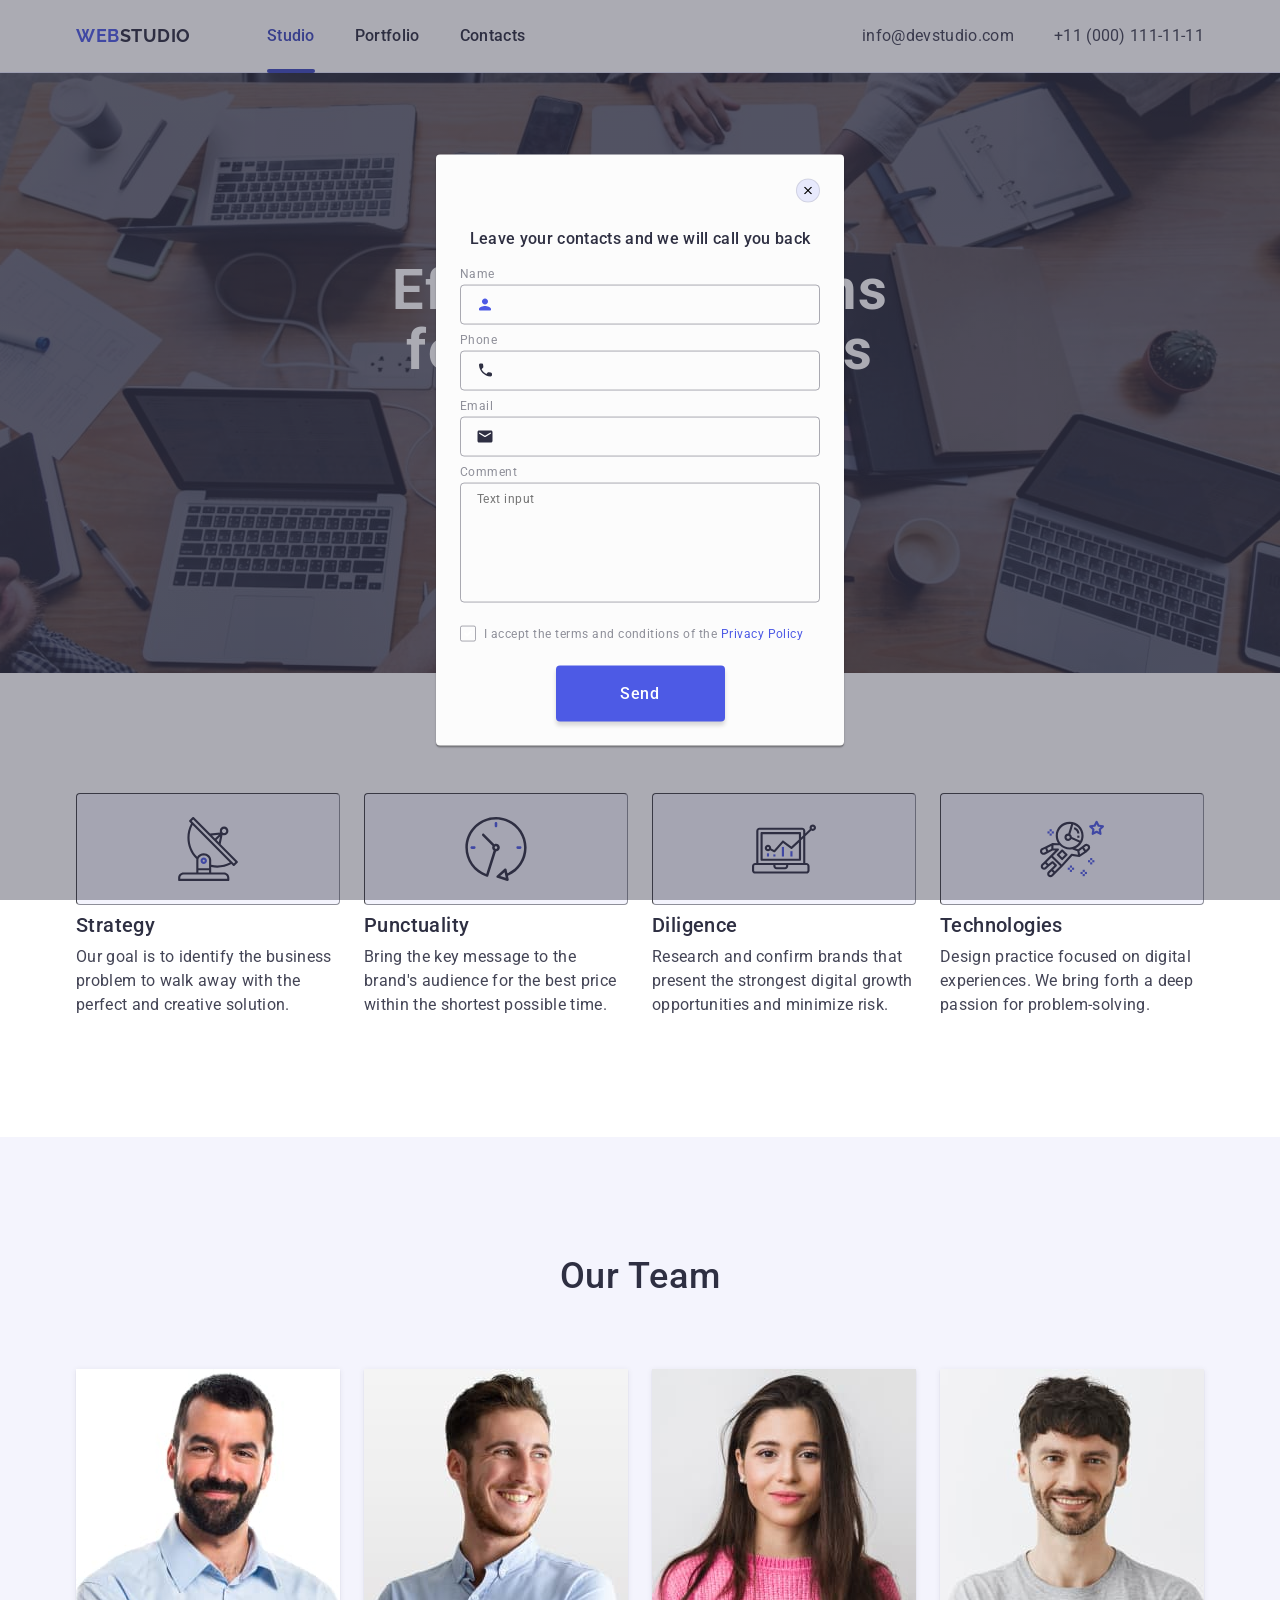
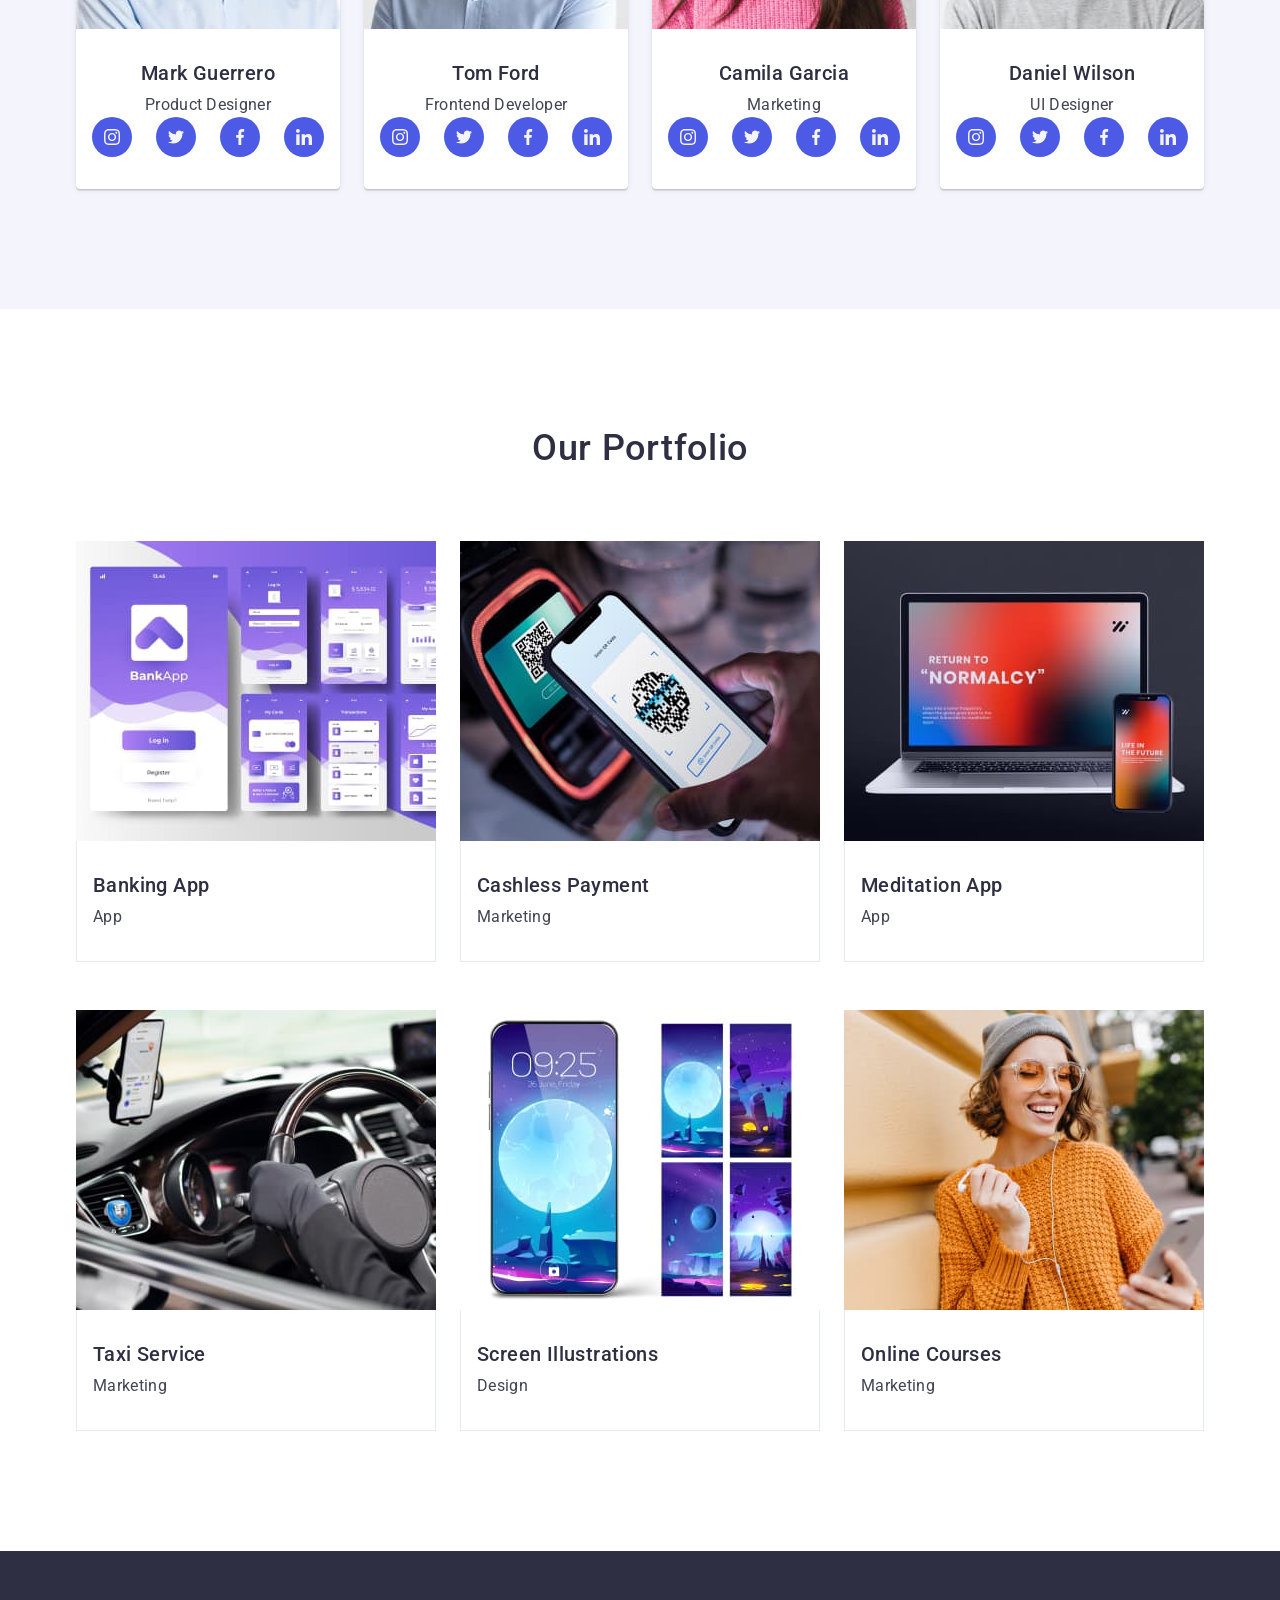
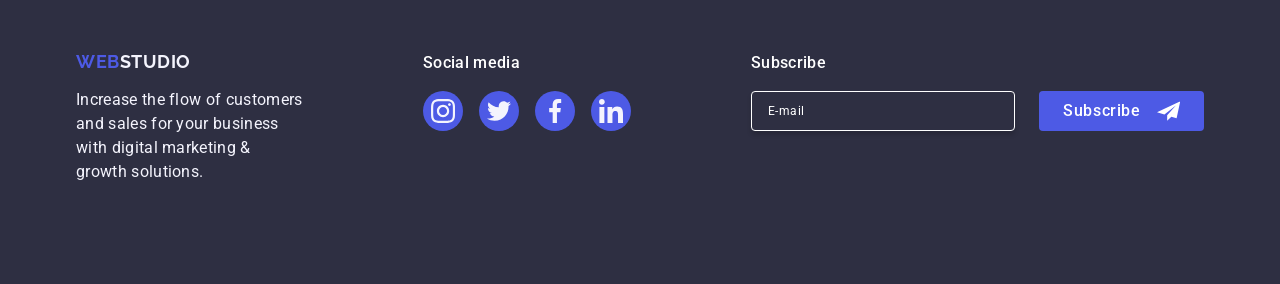
==== index.html @ d23dfd33 "Initial commit" ====
<!DOCTYPE html>
<html lang="en">
  <head>
    <meta charset="UTF-8" />
    <meta name="viewport" content="width=device-width, initial-scale=1.0" />
    <title>Web Studio (Version 5.0)</title>
    <link rel="preconnect" href="https://fonts.googleapis.com" />
    <link rel="preconnect" href="https://fonts.gstatic.com" crossorigin />
    <link
      href="https://fonts.googleapis.com/css2?family=Raleway:wght@700&family=Roboto:wght@400;500;700&display=swap"
      rel="stylesheet"
    />
    <link
      rel="stylesheet"
      href="https://cdnjs.cloudflare.com/ajax/libs/modern-normalize/2.0.0/modern-normalize.min.css"
      integrity="sha512-4xo8blKMVCiXpTaLzQSLSw3KFOVPWhm/TRtuPVc4WG6kUgjH6J03IBuG7JZPkcWMxJ5huwaBpOpnwYElP/m6wg=="
      crossorigin="anonymous"
      referrerpolicy="no-referrer"
    />
    <link rel="stylesheet" href="./css/styles.css" />
  </head>
  <body>
    <header class="header">
      <div class="container header-container">
        <nav class="navigation">
          <a class="nav-logo-web" href="./index.html"
            >WEB<span class="nav-logo-studio">Studio</span></a
          >
          <ul class="nav-list">
            <li>
              <a class="nav-link active" href="./index.html" target="_blank"
                >Studio</a
              >
            </li>
            <li><a class="nav-link" href="" target="_blank">Portfolio</a></li>
            <li><a class="nav-link" href="" target="_blank">Contacts</a></li>
          </ul>
        </nav>

        <address class="address">
          <ul class="address-list">
            <li>
              <a class="address-link" href="mailto:info@devstudio.com"
                >info@devstudio.com</a
              >
            </li>
            <li>
              <a class="address-link" href="tel:+110001111111"
                >+11 (000) 111-11-11</a
              >
            </li>
          </ul>
        </address>
      </div>
    </header>
    <main class="main">
      <section class="hero-section">
        <div class="hero container">
          <h1 class="hero-header">Effective Solutions for Your Business</h1>
          <button class="button" type="button">Order Service</button>
        </div>
      </section>
      <section class="section-auor">
        <div class="two container">
          <h2 class="visually-hidden">Auor</h2>
          <ul class="ul-list">
            <li class="li-list">
              <div class="icon-container">
                <svg width="64" height="64">
                  <use href="./images/icons.svg#icon-antenna-1"></use>
                </svg>
              </div>
              <h3 class="third-heading">Strategy</h3>
              <p class="section-auor-text">
                Our goal is to identify the business problem to walk away with
                the perfect and creative solution.
              </p>
            </li>
            <li class="li-list">
              <div class="icon-container">
                <svg width="64" height="64">
                  <use href="./images/icons.svg#icon-clock-1"></use>
                </svg>
              </div>
              <h3 class="third-heading">Punctuality</h3>
              <p class="section-auor-text">
                Bring the key message to the brand's audience for the best price
                within the shortest possible time.
              </p>
            </li>
            <li class="li-list">
              <div class="icon-container">
                <svg width="64" height="64">
                  <use href="./images/icons.svg#icon-diagram-1"></use>
                </svg>
              </div>
              <h3 class="third-heading">Diligence</h3>
              <p class="section-auor-text">
                Research and confirm brands that present the strongest digital
                growth opportunities and minimize risk.
              </p>
            </li>
            <li class="li-list">
              <div class="icon-container">
                <svg width="64" height="64">
                  <use href="./images/icons.svg#icon-astronaut-1"></use>
                </svg>
              </div>
              <h3 class="third-heading">Technologies</h3>
              <p class="section-auor-text">
                Design practice focused on digital experiences. We bring forth a
                deep passion for problem-solving.
              </p>
            </li>
          </ul>
        </div>
      </section>
      <section class="section-ourteam">
        <div class="container">
          <h2 class="second-heading">Our Team</h2>
          <ul class="ul-list">
            <li class="li-list time">
              <img src="./images/img1.jpg" alt="Man" width="264" height="260" />
              <div class="card-wrap">
                <h3 class="third-heading">Mark Guerrero</h3>
                <p class="section-ourteam-text">Product Designer</p>
                <ul class="icon-list">
                  <li class="icon-list-item">
                    <a class="icon-a" href="">
                      <svg class="svg" width="16" height="16">
                        <use href="./images/icons.svg#icon-instagram-2"></use>
                      </svg>
                    </a>
                  </li>
                  <li class="icon-list-item">
                    <a class="icon-a" href="">
                      <svg class="svg" width="16" height="16">
                        <use href="./images/icons.svg#icon-twitter-1"></use>
                      </svg>
                    </a>
                  </li>
                  <li class="icon-list-item">
                    <a class="icon-a" href="">
                      <svg class="svg" width="16" height="16">
                        <use href="./images/icons.svg#icon-facebook-1"></use>
                      </svg>
                    </a>
                  </li>
                  <li class="icon-list-item">
                    <a class="icon-a" href="">
                      <svg class="svg" width="16" height="16">
                        <use href="./images/icons.svg#icon-linkedin-1"></use>
                      </svg>
                    </a>
                  </li>
                </ul>
              </div>
            </li>
            <li class="li-list time">
              <img src="./images/img2.jpg" alt="Man" width="264" height="260" />
              <div class="card-wrap">
                <h3 class="third-heading">Tom Ford</h3>
                <p class="section-ourteam-text">Frontend Developer</p>
                <ul class="icon-list">
                  <li class="icon-list-item">
                    <a class="icon-a" href="">
                      <svg class="svg" width="16" height="16">
                        <use href="./images/icons.svg#icon-instagram-2"></use>
                      </svg>
                    </a>
                  </li>
                  <li class="icon-list-item">
                    <a class="icon-a" href="">
                      <svg class="svg" width="16" height="16">
                        <use href="./images/icons.svg#icon-twitter-1"></use>
                      </svg>
                    </a>
                  </li>
                  <li class="icon-list-item">
                    <a class="icon-a" href="">
                      <svg class="svg" width="16" height="16">
                        <use href="./images/icons.svg#icon-facebook-1"></use>
                      </svg>
                    </a>
                  </li>
                  <li class="icon-list-item">
                    <a class="icon-a" href="">
                      <svg class="svg" width="16" height="16">
                        <use href="./images/icons.svg#icon-linkedin-1"></use>
                      </svg>
                    </a>
                  </li>
                </ul>
              </div>
            </li>
            <li class="li-list time">
              <img
                src="./images/img3.jpg"
                alt="Woman"
                width="264"
                height="260"
              />
              <div class="card-wrap">
                <h3 class="third-heading">Camila Garcia</h3>
                <p class="section-ourteam-text">Marketing</p>
                <ul class="icon-list">
                  <li class="icon-list-item">
                    <a class="icon-a" href="">
                      <svg class="svg" width="16" height="16">
                        <use href="./images/icons.svg#icon-instagram-2"></use>
                      </svg>
                    </a>
                  </li>
                  <li class="icon-list-item">
                    <a class="icon-a" href="">
                      <svg class="svg" width="16" height="16">
                        <use href="./images/icons.svg#icon-twitter-1"></use>
                      </svg>
                    </a>
                  </li>
                  <li class="icon-list-item">
                    <a class="icon-a" href="">
                      <svg class="svg" width="16" height="16">
                        <use href="./images/icons.svg#icon-facebook-1"></use>
                      </svg>
                    </a>
                  </li>
                  <li class="icon-list-item">
                    <a class="icon-a" href="">
                      <svg class="svg" width="16" height="16">
                        <use href="./images/icons.svg#icon-linkedin-1"></use>
                      </svg>
                    </a>
                  </li>
                </ul>
              </div>
            </li>
            <li class="li-list time">
              <img src="./images/img4.jpg" alt="Man" width="264" height="260" />
              <div class="card-wrap">
                <h3 class="third-heading">Daniel Wilson</h3>
                <p class="section-ourteam-text">UI Designer</p>
                <ul class="icon-list">
                  <li class="icon-list-item">
                    <a class="icon-a" href="">
                      <svg class="svg" width="16" height="16">
                        <use href="./images/icons.svg#icon-instagram-2"></use>
                      </svg>
                    </a>
                  </li>
                  <li class="icon-list-item">
                    <a class="icon-a" href="">
                      <svg class="svg" width="16" height="16">
                        <use href="./images/icons.svg#icon-twitter-1"></use>
                      </svg>
                    </a>
                  </li>
                  <li class="icon-list-item">
                    <a class="icon-a" href="">
                      <svg class="svg" width="16" height="16">
                        <use href="./images/icons.svg#icon-facebook-1"></use>
                      </svg>
                    </a>
                  </li>
                  <li class="icon-list-item">
                    <a class="icon-a" href="">
                      <svg class="svg" width="16" height="16">
                        <use href="./images/icons.svg#icon-linkedin-1"></use>
                      </svg>
                    </a>
                  </li>
                </ul>
              </div>
            </li>
          </ul>
        </div>
      </section>
      <section class="section-portfolio">
        <div class="container">
          <h2 class="second-heading">Our Portfolio</h2>
          <ul class="ul-list">
            <li class="li-list">
              <div class="cover-wrap">
                <img
                  src="./images/BankingApp1.jpg"
                  alt="Картинка"
                  width="360"
                />
                <p class="cover-text">
                  14 Stylish and User-Friendly App Design Concepts · Task
                  Manager App · Calorie Tracker App · Exotic Fruit Ecommerce App
                  · Cloud Storage App
                </p>
              </div>
              <div class="card-wrap">
                <h3 class="third-heading">Banking App</h3>
                <p class="portfolio-text">App</p>
              </div>
            </li>
            <li class="li-list">
              <div class="cover-wrap">
                <img
                  src="./images/CashlessPayment2.jpg"
                  alt="Картинка"
                  width="360"
                />
                <p class="cover-text">
                  14 Stylish and User-Friendly App Design Concepts · Task
                  Manager App · Calorie Tracker App · Exotic Fruit Ecommerce App
                  · Cloud Storage App
                </p>
              </div>
              <div class="card-wrap">
                <h3 class="third-heading">Cashless Payment</h3>
                <p class="portfolio-text">Marketing</p>
              </div>
            </li>
            <li class="li-list">
              <div class="cover-wrap">
                <img
                  src="./images/MeditaionApp3.jpg"
                  alt="Картинка"
                  width="360"
                />
                <p class="cover-text">
                  14 Stylish and User-Friendly App Design Concepts · Task
                  Manager App · Calorie Tracker App · Exotic Fruit Ecommerce App
                  · Cloud Storage App
                </p>
              </div>
              <div class="card-wrap">
                <h3 class="third-heading">Meditation App</h3>
                <p class="portfolio-text">App</p>
              </div>
            </li>
            <li class="li-list">
              <div class="cover-wrap">
                <img
                  src="./images/TaxiService4.jpg"
                  alt="Картинка"
                  width="360"
                />
                <p class="cover-text">
                  14 Stylish and User-Friendly App Design Concepts · Task
                  Manager App · Calorie Tracker App · Exotic Fruit Ecommerce App
                  · Cloud Storage App
                </p>
              </div>
              <div class="card-wrap">
                <h3 class="third-heading">Taxi Service</h3>
                <p class="portfolio-text">Marketing</p>
              </div>
            </li>
            <li class="li-list">
              <div class="cover-wrap">
                <img
                  src="./images/ScreenIllustrations5.jpg"
                  alt="Картинка"
                  width="360"
                />
                <p class="cover-text">
                  14 Stylish and User-Friendly App Design Concepts · Task
                  Manager App · Calorie Tracker App · Exotic Fruit Ecommerce App
                  · Cloud Storage App
                </p>
              </div>
              <div class="card-wrap">
                <h3 class="third-heading">Screen Illustrations</h3>
                <p class="portfolio-text">Design</p>
              </div>
            </li>
            <li class="li-list">
              <div class="cover-wrap">
                <img
                  src="./images/OnlineCourses6.jpg"
                  alt="Картинка"
                  width="360"
                />
                <p class="cover-text">
                  14 Stylish and User-Friendly App Design Concepts · Task
                  Manager App · Calorie Tracker App · Exotic Fruit Ecommerce App
                  · Cloud Storage App
                </p>
              </div>
              <div class="card-wrap">
                <h3 class="third-heading">Online Courses</h3>
                <p class="portfolio-text">Marketing</p>
              </div>
            </li>
          </ul>
        </div>
      </section>
    </main>
    <footer class="basement">
      <div class="container footer-global">
        <div class="footer-container">
          <a href="./index.html" class="basement-logo-web"
            >WEB<span class="basement-logo-studio">Studio</span></a
          >
          <p class="basement-text">
            Increase the flow of customers and sales for your business with
            digital marketing & growth solutions.
          </p>
        </div>
        <div class="footer-icons">
          <p class="footer-icons-text">Social media</p>
          <ul class="food-icon-list">
            <li class="food-icon-list-item">
              <a class="icon-a-footer" href="">
                <svg class="svg" width="24" height="24">
                  <use href="./images/icons.svg#icon-instagram-2"></use>
                </svg>
              </a>
            </li>
            <li class="food-icon-list-item">
              <a class="icon-a-footer" href="">
                <svg class="svg" width="24" height="24">
                  <use href="./images/icons.svg#icon-twitter-1"></use>
                </svg>
              </a>
            </li>
            <li class="food-icon-list-item">
              <a class="icon-a-footer" href="">
                <svg class="svg" width="24" height="24">
                  <use href="./images/icons.svg#icon-facebook-1"></use>
                </svg>
              </a>
            </li>
            <li class="food-icon-list-item">
              <a class="icon-a-footer" href="">
                <svg class="svg" width="24" height="24">
                  <use href="./images/icons.svg#icon-linkedin-1"></use>
                </svg>
              </a>
            </li>
          </ul>
        </div>
        <div class="subscribe-div">
          <p class="subscribe-paragraf">Subscribe</p>
          <form class="footer-form">
            <label for="e-mail" class="fooret-label-form">
              <input
                type="email"
                class="footer-form-input"
                id="e-mail"
                name="e-mail"
                placeholder="E-mail"
              />
            </label>
            <button class="footer-form-submit" type="submit">
              Subscribe
              <svg class="footer-form-svg" width="24" height="24">
                <use href="./images/icons.svg#icon-telegram-3"></use>
              </svg>
            </button>
          </form>
        </div>
      </div>
    </footer>

    <div class="backdrop is-open">
      <div class="modal">
        <button type="button" class="modal-close-btn">
          <svg class="modal-close-icon" width="8" height="8">
            <use href="./images/icons.svg#icon-close"></use>
          </svg>
        </button>
        <p class="modal-paragraf">
          Leave your contacts and we will call you back
        </p>
        <form class="modal-form">
          <div class="modal-field">
            <label for="user-name" class="modal-lable">Name</label>
            <div class="modal-wrap">
              <input
                type="text"
                name="user-name"
                class="modal-input"
                id="user-name"
              />
              <svg class="modal-icons" width="18" height="24">
                <use href="./images/icons.svg#icon-form-person"></use>
              </svg>
            </div>
          </div>
          <div class="modal-field">
            <label for="user-phone" 
            class="modal-lable">Phone</label>
            <div class="modal-wrap">
              <input type="text" 
                    name="user-phone"
                    class="modal-input"
                    id="user-phone"
                    />
              <svg class="modal-icons" width="18" height="24">
                <use href="./images/icons.svg#icon-form-phone"></use>
              </svg>
            </div>
          </div>
          <div class="modal-field">
            <label class="modal-lable" for="user-email">
              Email
            </label>
            <div class="modal-wrap">
              <input class="modal-input"
                    type="text" 
                    name="user-email"
                    id="user-email"
                    />
              <svg class="modal-icons" width="18" height="24">
                <use href="./images/icons.svg#icon-form-mail"></use>
              </svg>
            </div>
          </div>
          <div class="modal-field-area">
            <label class="modal-lable" for="user-comment">Comment</label>
            <textarea class="form-textarea" name="user-comment" id="user-comment" cols="30" rows="10" placeholder="Text input" ></textarea>
          </div>
          <div class="form-div-checkbox">
            <input class="input-place-check visually-hidden" type="checkbox" id="user-privacy"  value="true" name="user-privacy">
            <label class="form-check-label" for="user-privacy">
                <span class="check-label-span">
                    <svg class="check-svg" width="10" height="8">
                        <use href="./images/icons.svg#icon-checkmark"></use>
                    </svg>
                </span>I accept the terms and conditions of the
                <a href="" class="privacy-href">Privacy Policy</a>
            </label>
        </div>
        <button class="form-button-submit" type="submit">Send</button>
        </form>
      </div>
    </div>
    <script src="./js/script.js"></script>
  </body>
</html>
---- css/styles.css ----
:root{
    --paragraf-text-color:#f4f4fd;
    --button-text-color:#4d5ae5;
    --icon-bg-color: #4d5ae5;
    --svg-fill-color:#f4f4fd;
    --label-color:#8E8F99;
    --label-check-color: #404bbf;
}

body {
    font-family: 'Raleway', sans-serif;
    font-family: 'Roboto', sans-serif;
    color: #434455;
    background-color: #ffffff;
}

img {
    display: block;
}

* {
    margin: 0;
    padding: 0;
    list-style: none;
    box-sizing: border-box;
}

p,
h1,
h2,
h3,
h4,
h5,
h6 {
    margin: 0;
}

a {
    text-decoration: none;
}

button {
    cursor: pointer;
}

ul, 
ol {
    list-style-type: none;
    margin: 0;
    padding: 0;
}

.header {
    border-bottom: 1px solid #E7E9FC;
    background: var(--WHITE, #FFF);
    box-shadow: 0px 2px 1px rgba(46, 47, 66, 0.08), 0px 1px 1px rgba(46, 47, 66, 0.16), 0px 1px 6px rgba(46, 47, 66, 0.08);
}

.container {
    max-width: 1158px;
    margin: 0 auto;
    padding-left: 15px;
    padding-right: 15px;    
}

.header-container {
    display: flex;
    align-items: center;
}

.navigation {
    display: flex;
    align-items: center;
}

.navigation a {
    transition: color 250ms cubic-bezier(0.4, 0, 0.2, 1);
}

.nav-logo-web {
    color: #4d5ae5;
    font-family: 'Raleway', sans-serif;
    font-size: 18px;
    font-weight: 700;
    line-height: 1.17;
    letter-spacing: 0.03em;
    text-transform: uppercase;
    margin-right: 76px;
}

.nav-logo-studio {
    color: #2E2F42;
}

.nav-list {
    display: flex;
    gap: 40px;
}

.nav-link {
    color: #2E2F42;
    font-size: 16px;
    font-weight: 500;
    line-height: 1.50;
    letter-spacing: 0.02em;
    padding: 24px 0;
    display: block;
    
}

.nav-link:hover,
.nav-link:focus {
    color: #404bbf;
}

.active {
    position: relative;
    color: #404BBF;
}

.active::after {
    position: absolute;
    left: 0;
    bottom: -1px;
    content: '';
    width: 100%;
    height: 4px;
    border-radius: 2px;
    background-color: #404bbf;
}

.address {
    font-style: normal;
    margin-left: auto;
}

.address-list {
    display: flex;
    gap: 40px;
    transition: olor 250ms cubic-bezier(0.4, 0, 0.2, 1);
}

.address-link {
    color: #434455;
    font-size: 16px;
    line-height: 1.50;
    letter-spacing: 0.02em;
    transition: color 250ms cubic-bezier(0.4, 0, 0.2, 1);
}

.address-link:hover,
.address-link:focus {
    color: #404bbf;
}

.hero-section {
    max-width: 1440px;
    background: #2E2F42;
    padding: 188px 0;
    background-image: linear-gradient(rgba(46, 47, 66, 0.7), rgba(46, 47, 66, 0.7)), url(../images/people-office1.jpg);
    background-repeat: no-repeat;
    background-position: center;
    background-size: cover;
    margin: 0 auto;
} 

.hero-header {
    color: #FFF;
    text-align: center;
    font-size: 56px;
    line-height: 1.07;
    letter-spacing: 0.02em;
    height: 120px;
    max-width: 496px;
    margin-left: auto;
    margin-right: auto;
    margin-bottom: 48px;
}

.button {
    color: #FFFFFF;
    font-size: 16px;
    font-weight: 500;
    line-height: 1.50;
    letter-spacing: 0.04em;
    background: var(--button-text-color);
    cursor: pointer;
    display: block;
    min-width: 169px;
    height: 56px;
    border-radius: 4px;
    border: none;
    margin-left: auto;
    margin-right: auto;
    transition: background-color 250ms cubic-bezier(0.4, 0, 0.2, 1);
}

.button:hover, 
.button:focus {
    background-color: #404bbf;
}

.section-auor {
    background: #FFF;
    padding: 120px 0 120px;
}

.card-wrap {
    text-align: center;
    padding: 32px 0 32px;
}

.section-portfolio .ul-list {
    row-gap: 48px;
}

.section-portfolio .card-wrap {
    padding: 32px 16px;
    text-align: start;
    border: 1px solid #e7e9fc;
    border-top: none;
}

.visually-hidden {
    position: absolute;
    width: 1px;
    height: 1px;
    margin: -1px;
    border: 0;
    padding: 0;
    white-space: nowrap;
    clip-path: inset(100%);
    clip: rect(0 0 0 0);
    overflow: hidden;
}

.ul-list {
    display: flex;
    gap: 24px;
    flex-wrap: wrap;
}

.time {
    background-color:  #FFF;
    box-shadow: 0px 2px 1px 0px rgba(46, 47, 66, 0.08), 0px 1px 1px 0px rgba(46, 47, 66, 0.16), 0px 1px 6px 0px rgba(46, 47, 66, 0.08);
} 

.icon-a:hover,
.icon-a:focus {
    background-color: #404bbf;
}

.icon-container {
    display: flex;
    align-items: center;
    justify-content: center;
    height: 112px;
    background-color: #f4f4fd;
    border-radius: 4px;
    margin-bottom: 8px;
    border: 1px inset #8E8F99;
}

.time {
    background-color: #FFFFFF;
    border-radius: 0px 0px 4px 4px;
}

.third-heading {
    color: #2E2F42;
    font-size: 20px;
    font-weight: 500;
    line-height: 1.20;
    letter-spacing: 0.02em;
    margin-bottom: 8px;
}

.section-auor-text {
    color: #434455;
    font-size: 16px;
    line-height: 1.50;
    letter-spacing: 0.02em;
}

.section-ourteam {
    background: #F4F4FD;
    padding: 120px 0;
}

.second-heading {
    color: #2E2F42;
    text-align: center;
    font-size: 36px;
    font-weight: 500;
    line-height: 1.11;
    letter-spacing: 0.02em;
    text-transform: capitalize;
    margin-bottom: 72px;
}

.section-ourteam-text {
    color: #434455;
    font-size: 16px;
    line-height: 1.50;
    letter-spacing: 0.02em;
}

.icon-list {
    display: flex;
    justify-content: center;
    gap: 24px;
    
}

.icon-list-item {
    width: 40px;
    height: 40px;
}

.icon-a {
    background-color: #4D5AE5;
    border-radius: 50%;
    width: 100%;
    height: 100%;
    display: flex;
    align-items: center;
    justify-content: center;
    transition: background-color 250ms cubic-bezier(0.4, 0, 0.2, 1);
}

.svg {
    fill: var(--svg-fill-color);
    /* margin-: 16px;  */
}

.section-portfolio {
    color: #F4F4FD;
    padding: 120px 0;
}

.li-list {
    flex-basis: calc((100% - 3 * 24px) / 4); 
    transition: box-shadow 250ms cubic-bezier(0.4, 0, 0.2, 1);
}

.li-list:hover {
    box-shadow: 0px 1px 6px rgba(46, 47, 66, 0.08), 0px 1px 1px rgba(46, 47, 66, 0.16), 0px 2px 1px rgba(46, 47, 66, 0.08);
}

.li-list:hover
.cover-text {
    transform: translateY(0%);
}

.cover-wrap {
    position: relative;
    overflow: hidden;
}

.cover-text {
    font-size: 16px;
    line-height: 1.5;
    letter-spacing: 0.02em;
    color: var(--paragraf-text-color);
    position: absolute;
    top: 0;
    background-color: var(--icon-bg-color);
    height: 100%;
    width: 100%;
    padding: 40px 32px;
    transform: translateY(100%);
    transition: transform 250ms cubic-bezier(0.4, 0, 0.2, 1);
}

.portfolio-text {
    color: #434455;
    font-size: 16px;
    line-height: 1.50;
    letter-spacing: 0.02em;
}

.basement {
    background: #2E2F42;
    padding: 100px 0;
}

.basement-logo-web {
    color: #4D5AE5;
    font-family: 'Raleway', sans-serif;
    font-size: 18px;
    font-weight: 700;
    line-height: 1.17;
    letter-spacing: 0.03em;
    text-transform: uppercase;
    display: inline-block;
}

.basement a {
    margin-bottom: 16px;
}

.footer-global {
    display: flex;
    align-items: baseline;
    align-items: center;
    gap: 120px;
    align-items: baseline;
}

/* .footer-container {
    margin-right: 120px;

} */

.basement-logo-studio {
    color: #F4F4FD;
    font-family: 'Raleway', sans-serif;
    font-size: 18px;
    font-weight: 700;
    line-height: 1.17;
    letter-spacing: 0.03em;
    text-transform: uppercase;
}

.basement-text {
    color: var(--paragraf-text-color);
    font-size: 16px;
    line-height: 1.50;
    letter-spacing: 0.02em;
    max-width: 264px;
}

/* .footer-icons {
    width: 208px;
    height: 80px;
    flex-shrink: 0;
} */

 .food-icon-list-item {
    width: 40px;
    height: 40px;
    
}

.footer-icons-text {
    color: var(--WHITE, #FFF);
    font-size: 16px;
    font-style: normal;
    font-weight: 500;
    line-height: 1.5;
    letter-spacing: 0.02em;
    margin-bottom: 16px;
}

.food-icon-list {
    display: flex;
    gap: 16px;
    
}

.icon-a-footer {
    display: flex;
    align-items: center;
    justify-content: center;
    width: 100%;
    height: 100%;
    background-color: var(--icon-bg-color);
    border-radius: 50%;
    transition: background-color 250ms cubic-bezier(0.4, 0, 0.2, 1);
}

.icon-a-footer:hover,
.icon-a-footer:focus {
    background-color: #31D0AA;
}

.subscribe-paragraf {
    color: #FFFFFF;
    font-size: 16px;
    font-style: normal;
    font-weight: 500;
    line-height: 1.5;
    letter-spacing: 0.02em;
    margin-bottom: 16px;
}

.footer-form {
    display: flex;
    gap: 24px;
}

.footer-form-input {
    width: 264px;
    height: 40px;
    border: 1px solid #FFFFFF;
    color: #FFFFFF;
    background-color: transparent;
    font-size: 12px;
    line-height: 2;
    letter-spacing: 0.04em;
    padding-left: 16px;
    box-shadow: 0px 4px 4px 0px rgba(0, 0, 0, 0.15);
    border-radius: 4px;
}

.footer-form-input::placeholder {
color: #ffffff;
}

.footer-form-submit {
    min-width: 165px; 
    width: 165px;
    height: 40px;
    display: inline-flex;
    padding: 8px 24px;
    justify-content: center;
    align-items: center;
    /* gap: 16px; */
    border-radius: 4px;
    border: none;
    background: #4D5AE5;
    color: #ffffff;
    text-align: center;
    font-family: 'Roboto', sans-serif;
    font-size: 16px;
    font-style: normal;
    font-weight: 500;
    line-height: 1.5;
    letter-spacing: 0.04em;
    cursor: pointer;
    transition:  background-color 250ms cubic-bezier(0.4, 0, 0.2, 1);
}


    /* display: flex; */
    /* align-items: center; */
    /* justify-content: center; */
    /* min-width: 165px; */
    /* height: 40px; */
    /* border: none; */
    /* color: #ffffff; */
    /* background-color: #4D5AE5; */
    /* font-family: "Roboto", sans-serif; */
    /* font-size: 16px; */
    /* font-weight: 500; */
    /* line-height: 1.5; */
    /* letter-spacing: 0.04em; */
    /* cursor: pointer; */
    /* border-radius: 4px; */
    /* margin: 0 auto; */
    /* transition:  background-color 250ms cubic-bezier(0.4, 0, 0.2, 1); */

.footer-form-submit:hover,
.footer-form-submit:focus {
    background-color: #404BBF;
}

.footer-form-svg {
    width: 24px;
    height: 24px;
    margin-left: 16px;
    fill: #ffffff;
}

.backdrop {
    opacity: 0;
    visibility: hidden;
    pointer-events: none;
    position: fixed;
    top: 0;
    left: 0;
    width: 100%;
    height: 100%;
    background-color: rgba(46, 47, 66, 0.40);
    transition: opacity 250ms cubic-bezier(0.4, 0, 0.2, 1), visibility 250ms cubic-bezier(0.4, 0, 0.2, 1);
}

.is-open {
    opacity: 1;
    visibility: visible;
    pointer-events: auto;
}

.modal {
    position: absolute;
    padding: 72px 24px 24px;
    top: 50%;
    left: 50%;
    width: 408px;
    min-height: 584px;
    background-color: #fcfcfc;
    border-radius: 4px;
    /* transform: translate(-50%, -50%) scale(1); */
    transform: translate(-50%, -50%) scale(1);
    transition: transform 250ms cubic-bezier(0.4, 0, 0.2, 1);
    box-shadow: 0px 1px 1px rgba(0, 0, 0, 0.14), 0px 1px 3px rgba(0, 0, 0, 0.12), 0px 2px 1px rgba(0, 0, 0, 0.2);
    transition: transform 250ms cubic-bezier(0.4, 0, 0.2, 1);
}

.modal-close-btn {
    position: absolute;
    top: 24px;
    right: 24px;
    width: 24px;
    height: 24px;
    border-radius: 50%;
    display: flex;
    align-items: center;
    justify-content: center;
    background-color: #e7e9fc;
    border: 1px solid rgba(0, 0, 0, 0.1);
    padding: 0;
    cursor: pointer;
    transition: background-color 250ms cubic-bezier(0.4, 0, 0.2, 1), border 250ms cubic-bezier(0.4, 0, 0.2, 1);
}


.modal-close-btn:hover,
.modal-close-btn:focus {
    background-color: #404BBF;
    border: none;
}

.modal-close-icon {
    transition: fill 250ms cubic-bezier(0.4, 0, 0.2, 1); 
}

.modal-close-btn:hover > .modal-close-icon,
.modal-close-btn:focus > .modal-close-icon {
    fill: #ffffff;
}

.modal-paragraf {
    margin-bottom: 16px;
    min-width: 360px;
    color: #2E2F42;
    text-align: center;
    font-size: 16px;
    font-weight: 500;
    line-height: 1.5;
    letter-spacing: 0.02em;
    font-family: 'Roboto', sans-serif;
    font-style: normal;
}

.modal-field {
    width: 100%;
    height: 100%;
    top: 0;
    margin-bottom: 8px;
}

.modal-lable {
    font-size: 12px;
    line-height: 1.17;
    letter-spacing: 0.04em;
    color: var(--label-color);
    display: block;
    margin-bottom: 4px
}

.modal-wrap {
    position: relative;
    margin-bottom: 8px;
}

.modal-input {
    width: 100%;
    height: 40px;
    border: 1px solid rgba(46, 47, 66, 0.4);
    border-radius: 4px;
    background-color: transparent;
    padding-left: 38px;
    outline: transparent;
    transition: border-color 250ms cubic-bezier(0.4, 0, 0.2, 1);
}

.modal-input:focus {
    border-color: var(--icon-bg-color);
  }

.modal-input:focus + .modal-icons {
    fill: var(--icon-bg-color);
  }

.modal-icons {
    position: absolute;
    left: 16px;
    top: 50%;
    transform: translateY(-50%);
    transition: fill 250ms cubic-bezier(0.4, 0, 0.2, 1);
    fill: #2E2F42;
}

.modal-field-area {
    margin-bottom: 16px;
}


.form-div-label {
    font-size: 12px;
    line-height: 1.17;
    letter-spacing: 0.04em;
    color: var(--label-color);
    display: block;
    margin-bottom: 4px;
}

.form-textarea {
    width: 100%;
    height: 120px;
    font-size: 12px;
    line-height: 1.17;
    letter-spacing: 0.04em;
    color: rgba(46, 47, 66, 0.4);
    border: 1px solid rgba(46, 47, 66, 0.4);
    border-radius: 4px;
    background-color: transparent;
    padding: 8px 16px;
    outline: transparent;
    resize: none;
    transition: border-color 250ms cubic-bezier(0.4, 0, 0.2, 1);
}

.form-textarea:focus {
    /* border-color: var(--icon-bg-color); */
    border-color: #4D5AE5; 
  }

.form-div-checkbox {
    margin-bottom: 24px;
}

.visually-hidden {
    position: absolute;
    width: 1px;
    height: 1px;
    margin: -1px;
    border: 0;
    padding: 0;
    white-space: nowrap;
    clip-path: inset(100%);
    clip: rect(0 0 0 0);
    overflow: hidden;
}

.form-check-label {
    font-size: 12px;
    line-height: 1.17;
    letter-spacing: 0.04em;
    color: var(--label-color);
}

.check-label-span {
    width: 16px;
    height: 16px;
    border: 1px solid rgba(46, 47, 66, 0.4);
    border-radius: 2px;
    transition: background-color 250ms cubic-bezier(0.4, 0, 0.2, 1), border 250ms cubic-bezier(0.4, 0, 0.2, 1), fill 250ms cubic-bezier(0.4, 0, 0.2, 1);
    display: inline-flex;
    align-items: center;
    justify-content: center;
    fill: transparent;
    margin-right: 8px;
}

.privacy-href {
    color: #4d5ae5;;
    display: inline-block;
}

.input-place-check {
    width: 100%;
}

.input-place-check:focus {
    border-color: #4D5AE5;
}

.input-place-check:checked + .user-privacy .privacy-href {
    background-color: var(--label-check-color);
    border: none;
    fill: var(--svg-fill-color);
  }

.input-place-check:checked+.form-check-label .check-label-span {
    background-color: var(--label-check-color);
    border: none;
    fill: var(--svg-fill-color);
}

/* .check-svg {
    top: 50%;
    transform: translateY(-50%);
} */

.form-button-submit {
    display: block;
    min-width: 169px;
    height: 56px;
    font-family: "Roboto", sans-serif;
    font-size: 16px;
    font-weight: 500;
    line-height: 1.5;
    letter-spacing: 0.04em;
    color: #ffffff;
    cursor: pointer;
    background-color: #4D5AE5;
    border: none;
    border-radius: 4px;
    margin-left: auto;
    margin-right: auto;
    box-shadow: 0 4px 4px 0 rgba(0, 0, 0, 0.15);
    transition: background-color 250ms cubic-bezier(0.4, 0, 0.2, 1);
}

.form-button-submit:hover,
.form-button-submit:focus {
    background-color: #404bbf;
    border: none;
    fill: #ffffff
}
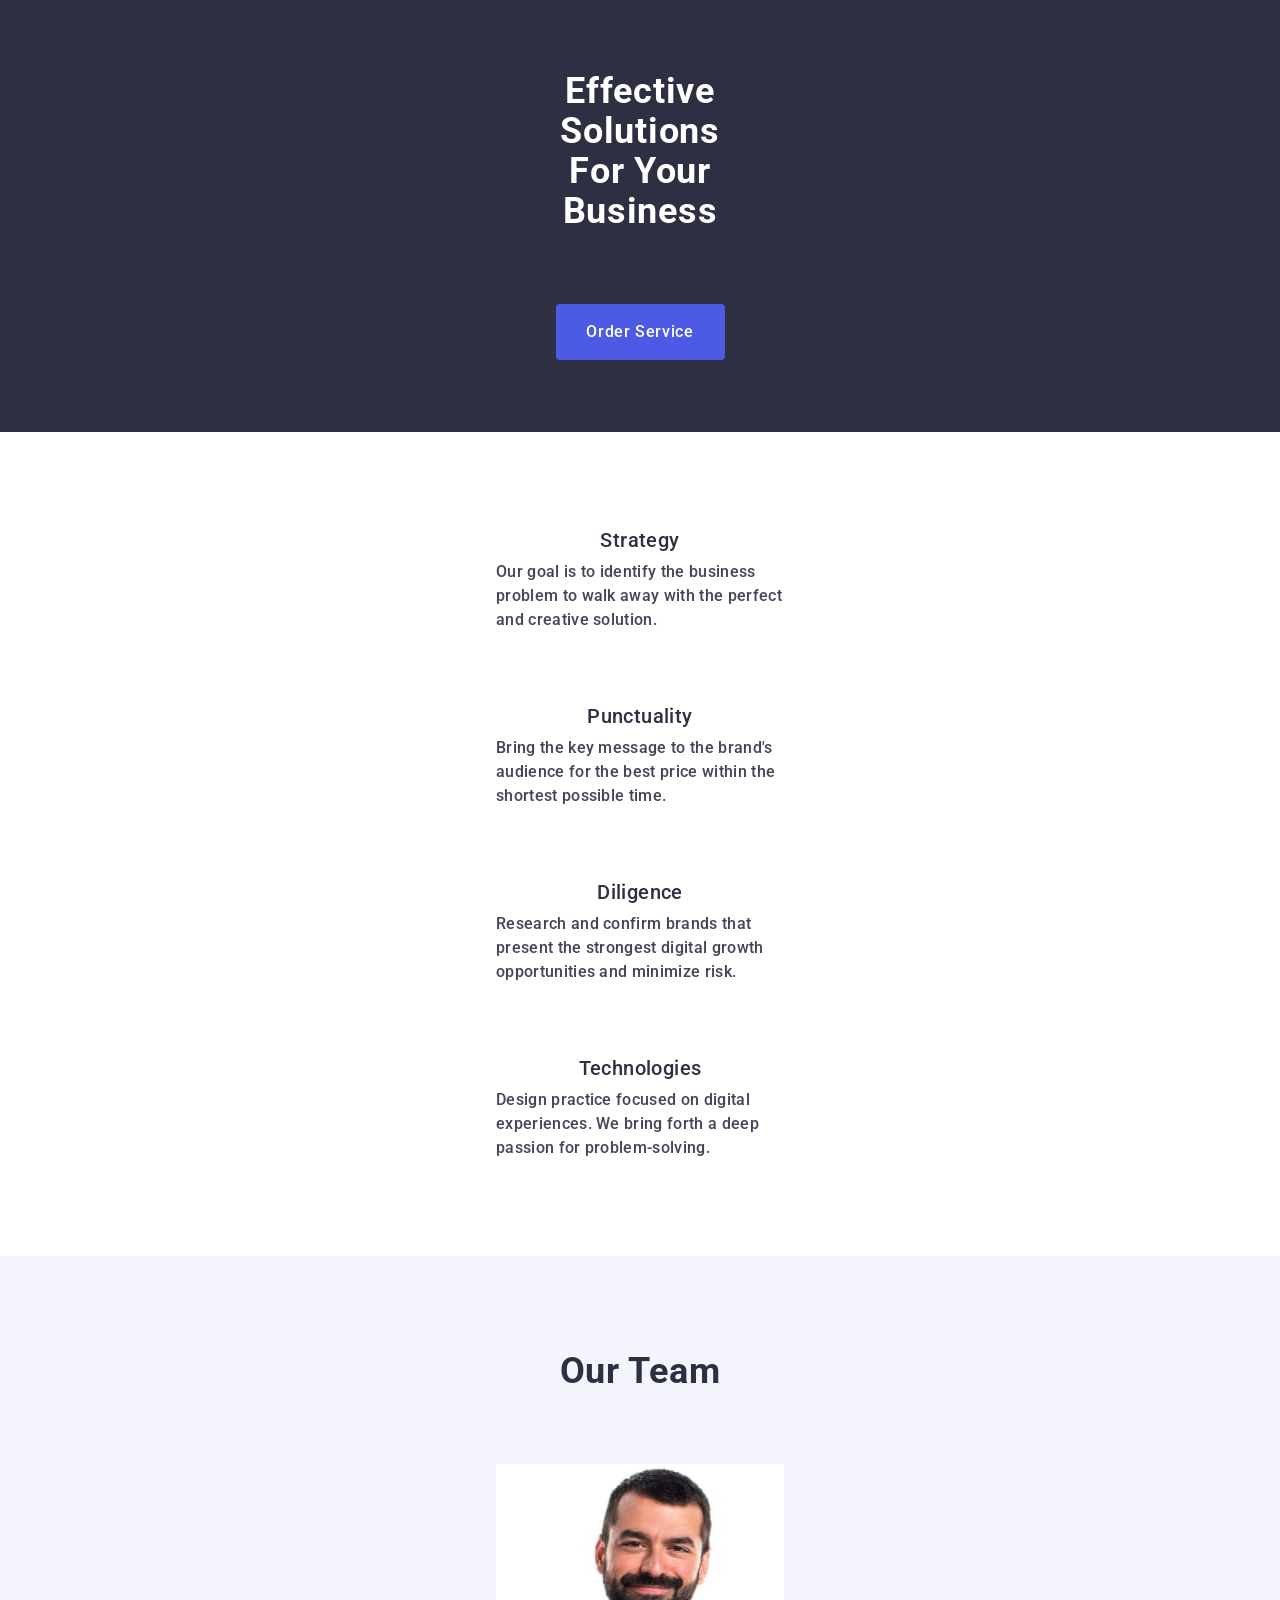
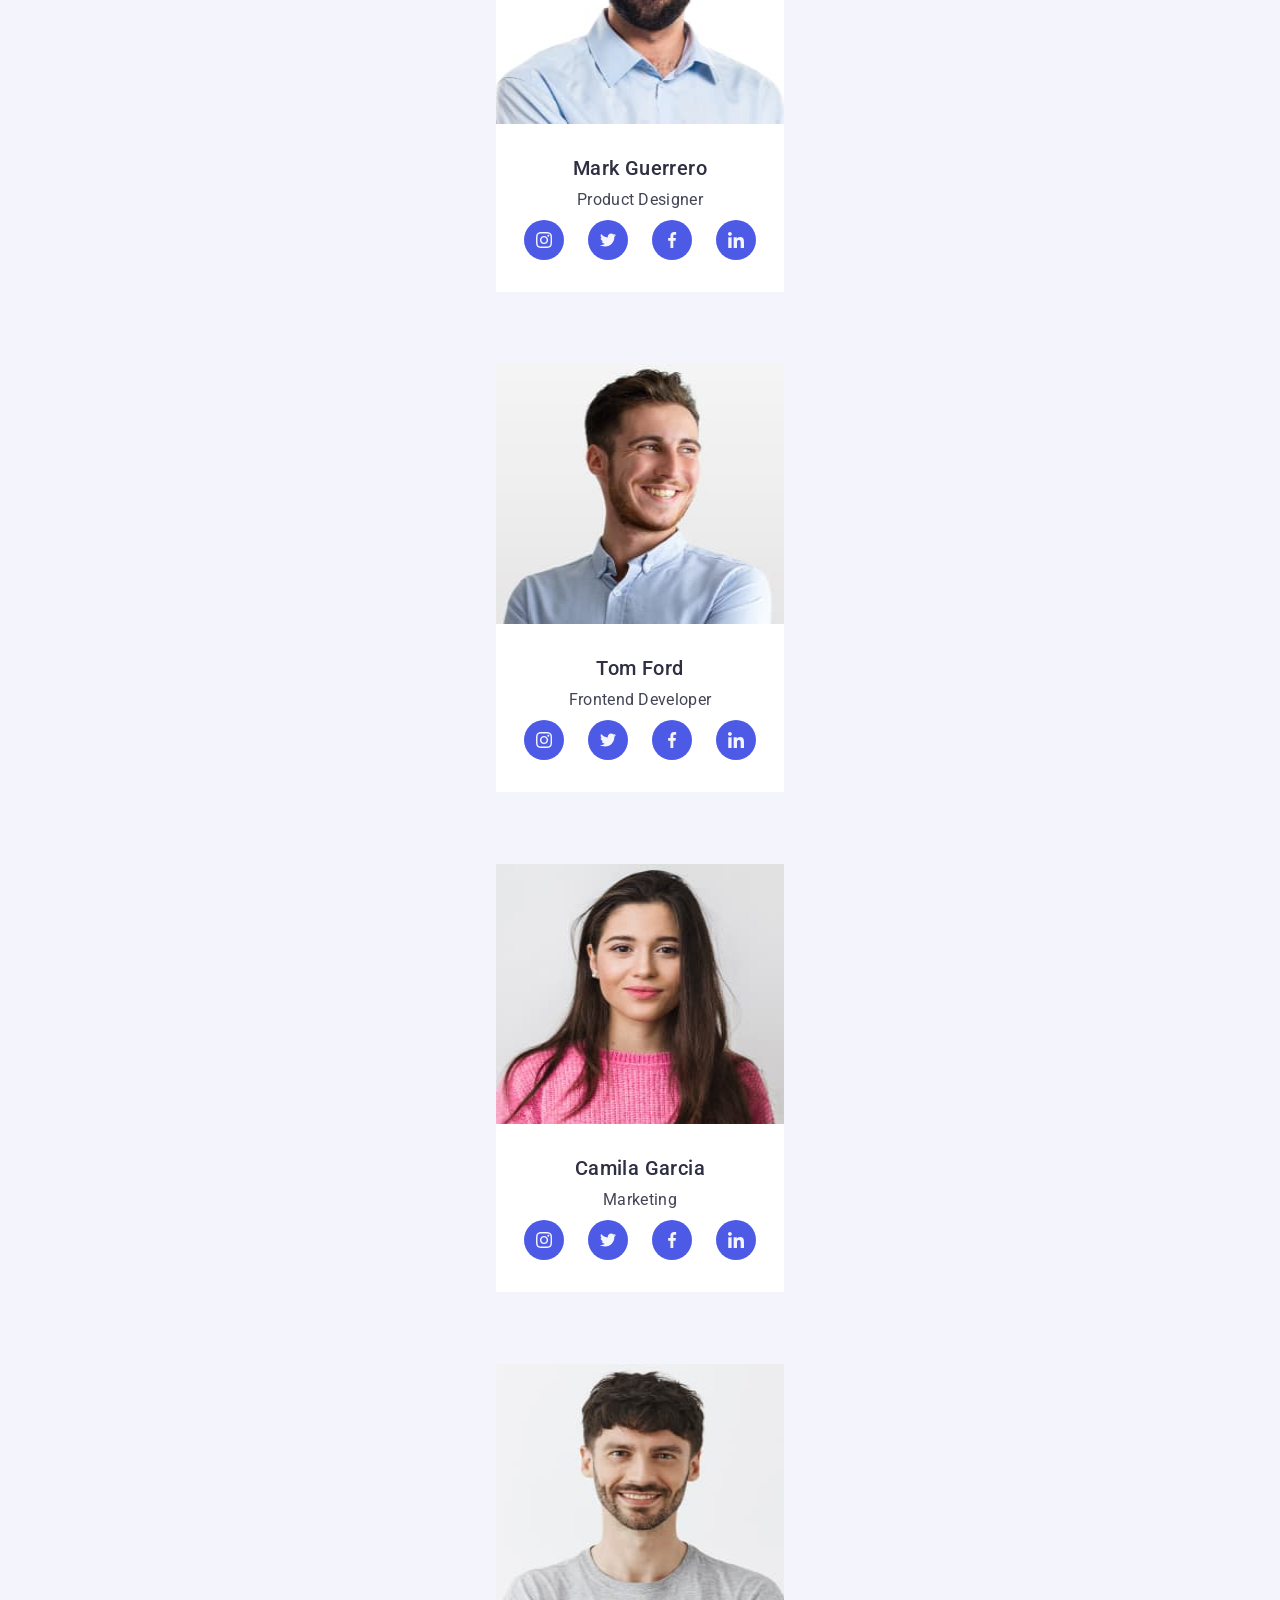
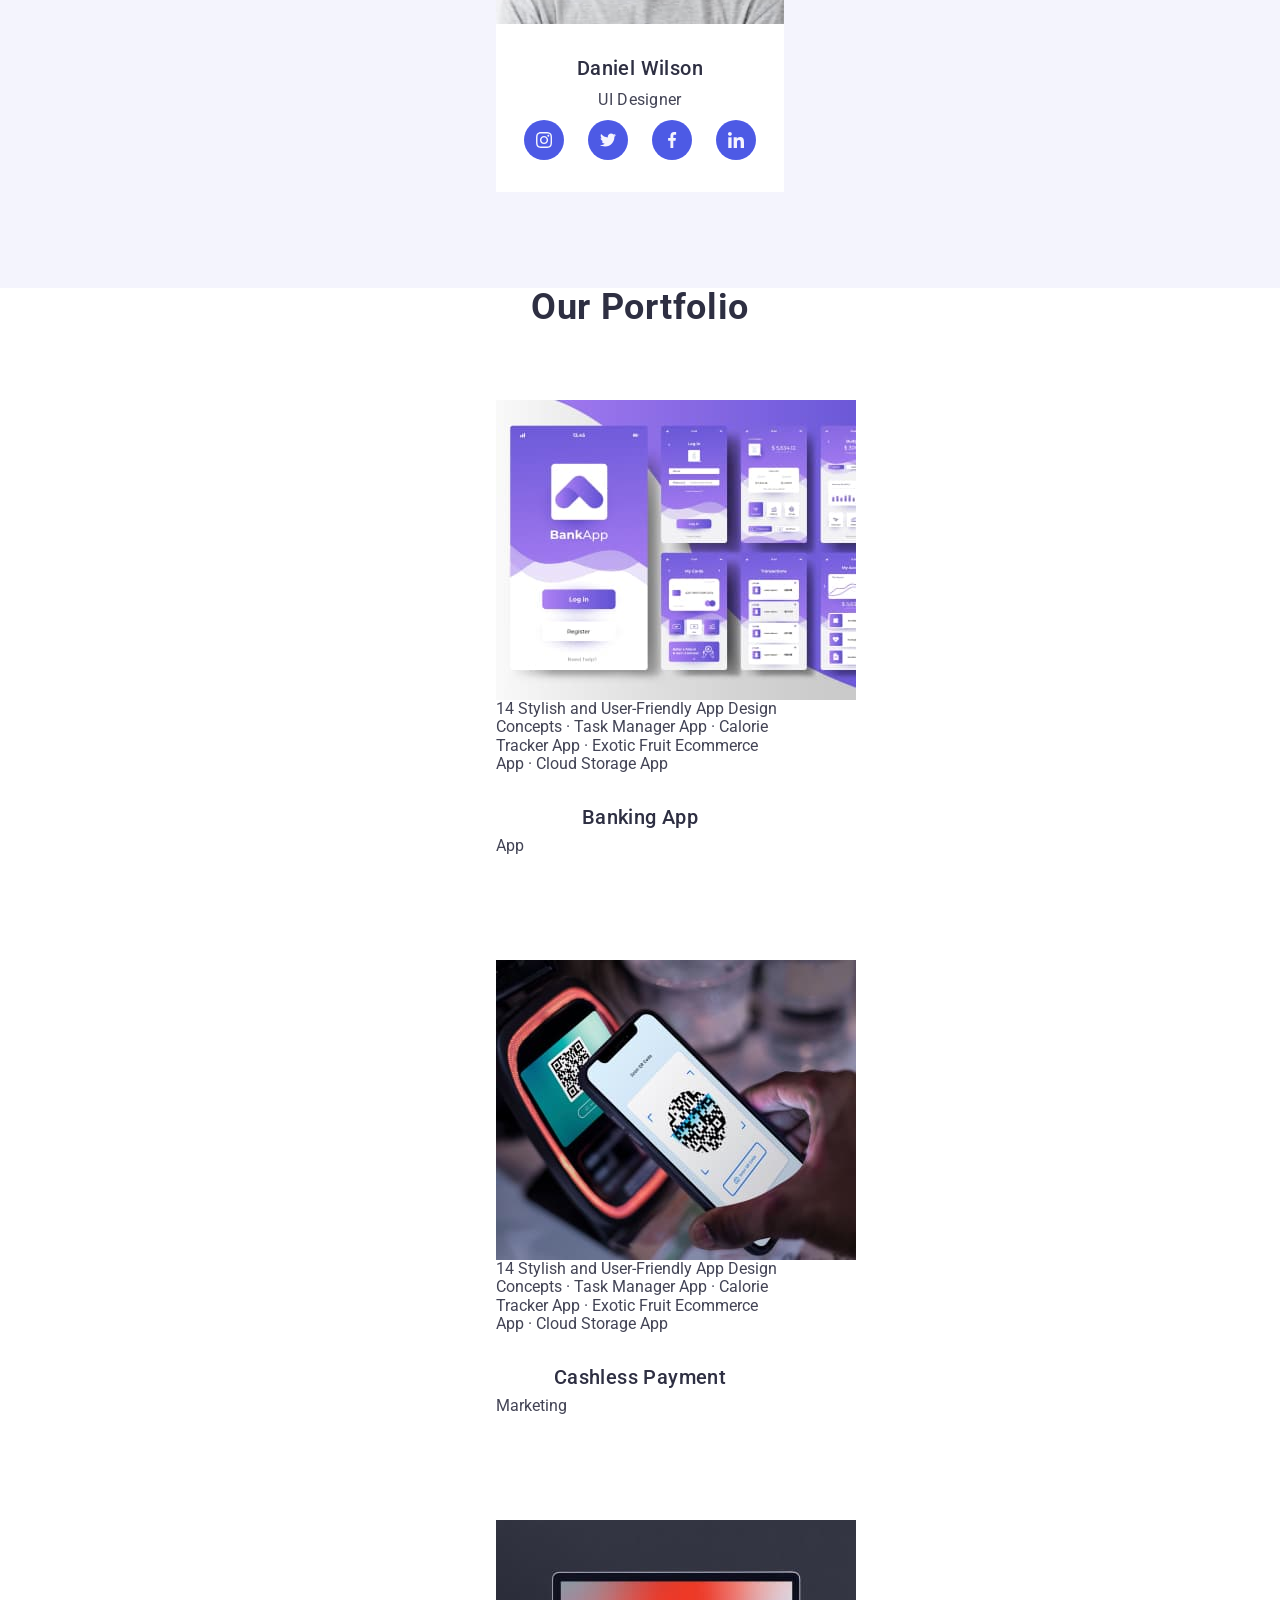
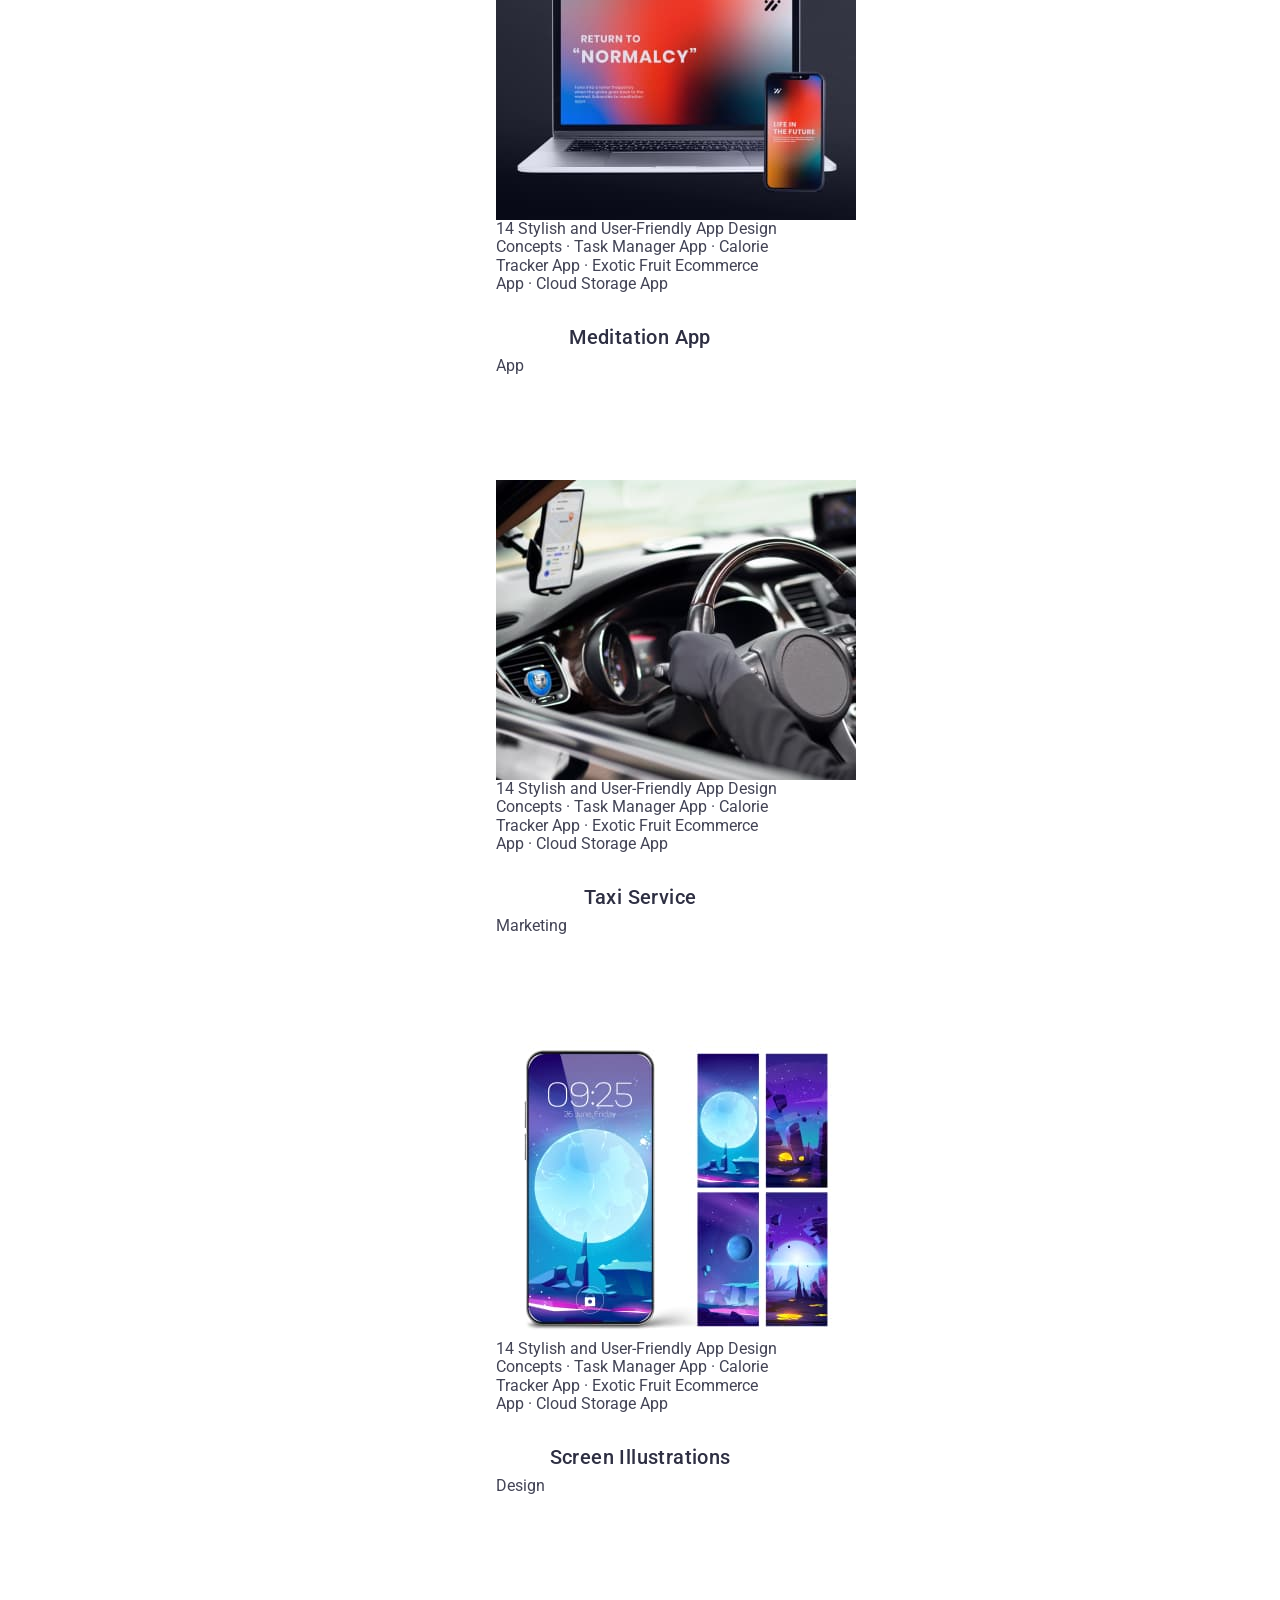
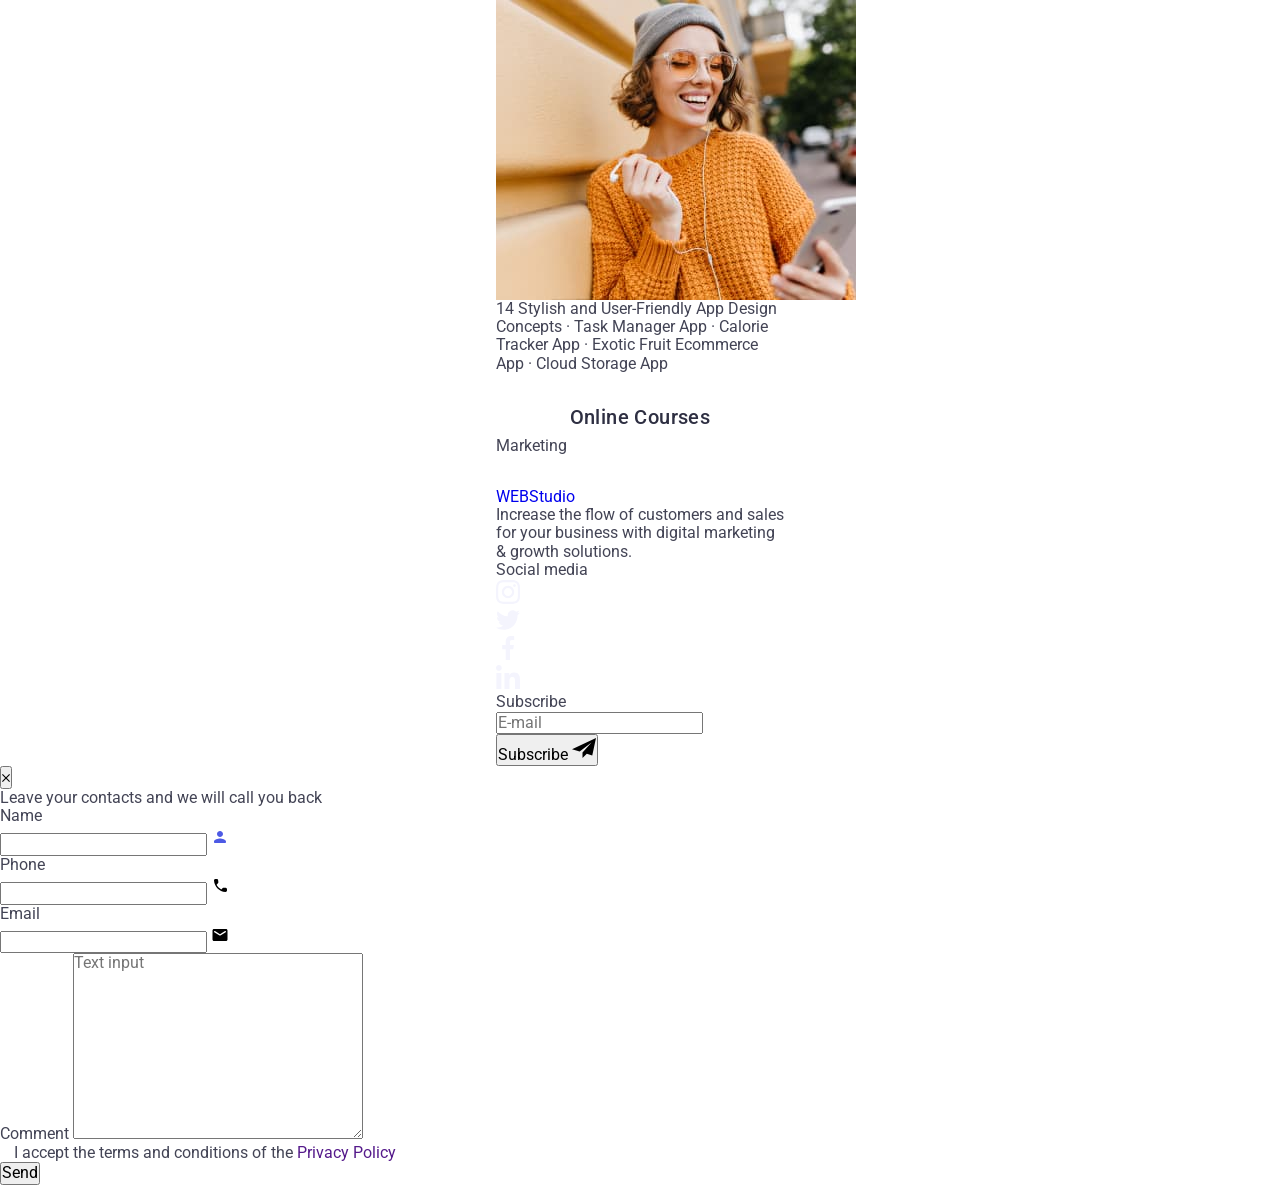
==== commit bebf2c2e: "rew1" ====
--- a/index.html
+++ b/index.html
@@ -17,10 +17,10 @@
       crossorigin="anonymous"
       referrerpolicy="no-referrer"
     />
-    <link rel="stylesheet" href="./css/styles.css" />
+    <link rel="stylesheet" href="./css/mobile.css" />
   </head>
   <body>
-    <header class="header">
+    <!-- <header class="header">
       <div class="container header-container">
         <nav class="navigation">
           <a class="nav-logo-web" href="./index.html"
@@ -52,7 +52,7 @@
           </ul>
         </address>
       </div>
-    </header>
+    </header> -->
     <main class="main">
       <section class="hero-section">
         <div class="hero container">
@@ -120,7 +120,7 @@
           <h2 class="second-heading">Our Team</h2>
           <ul class="ul-list">
             <li class="li-list time">
-              <img src="./images/img1.jpg" alt="Man" width="264" height="260" />
+              <img class="section-ourteam-img" src="./images/img1.jpg" alt="Man" width="264" height="260" />
               <div class="card-wrap">
                 <h3 class="third-heading">Mark Guerrero</h3>
                 <p class="section-ourteam-text">Product Designer</p>
@@ -157,7 +157,7 @@
               </div>
             </li>
             <li class="li-list time">
-              <img src="./images/img2.jpg" alt="Man" width="264" height="260" />
+              <img class="section-ourteam-img" src="./images/img2.jpg" alt="Man" width="264" height="260" />
               <div class="card-wrap">
                 <h3 class="third-heading">Tom Ford</h3>
                 <p class="section-ourteam-text">Frontend Developer</p>
@@ -194,7 +194,7 @@
               </div>
             </li>
             <li class="li-list time">
-              <img
+              <img class="section-ourteam-img"
                 src="./images/img3.jpg"
                 alt="Woman"
                 width="264"
@@ -236,7 +236,7 @@
               </div>
             </li>
             <li class="li-list time">
-              <img src="./images/img4.jpg" alt="Man" width="264" height="260" />
+              <img class="section-ourteam-img" src="./images/img4.jpg" alt="Man" width="264" height="260" />
               <div class="card-wrap">
                 <h3 class="third-heading">Daniel Wilson</h3>
                 <p class="section-ourteam-text">UI Designer</p>
--- a/css/mobile.css
+++ b/css/mobile.css
@@ -0,0 +1,225 @@
+:root{
+    --paragraf-text-color:#f4f4fd;
+    --button-text-color:#4d5ae5;
+    --label-color:#8E8F99;
+    --label-check-color: #404bbf;
+    --text-color: #434455;
+    --white-color: #ffffff;
+}
+
+body {
+    font-family: 'Raleway', sans-serif;
+    font-family: 'Roboto', sans-serif;
+    color: #434455;
+    background-color: #ffffff;
+}
+
+img {
+    display: block;
+}
+
+* {
+    margin: 0;
+    padding: 0;
+    list-style: none;
+    box-sizing: border-box;
+}
+
+p,
+h1,
+h2,
+h3,
+h4,
+h5,
+h6 {
+    margin: 0;
+}
+
+a {
+    text-decoration: none;
+}
+
+button {
+    cursor: pointer;
+}
+
+ul, 
+ol {
+    list-style-type: none;
+    margin: 0;
+    padding: 0;
+}
+
+.container {
+    margin: 0 auto;
+    max-width: 320px;
+    min-width: 320px;
+    padding-left: 16px;
+    padding-right: 16px;
+  }
+
+  .hero-section {
+    padding-top: 72px;
+    padding-bottom: 72px;
+    background: #2E2F42;
+  }
+
+  .hero-header {
+    color: #FFF;
+    width: 216px;
+    height: 160px;
+    margin: 0 auto;
+    margin-bottom: 72px;
+    font-size: 36px;
+    font-weight: 700;
+    line-height: 1.11;
+    letter-spacing: 0.02em;
+    text-transform: capitalize;
+    text-align: center;
+  }
+
+  .button {
+    color: #FFFFFF;
+    font-size: 16px;
+    font-weight: 500;
+    line-height: 1.50;
+    letter-spacing: 0.04em;
+    background: var(--button-text-color);
+    cursor: pointer;
+    display: block;
+    min-width: 169px;
+    height: 56px;
+    border-radius: 4px;
+    border: none;
+    margin: 0 auto;
+    transition: background-color 250ms cubic-bezier(0.4, 0, 0.2, 1);
+  }
+
+.button:hover, 
+.button:focus {
+    background-color: #404bbf;
+}
+
+/* ===>секція перша<=== */
+
+.section-auor {
+    padding: 96px 0;
+} 
+
+.visually-hidden {
+    position: absolute;
+    width: 1px;
+    height: 1px;
+    margin: -1px;
+    border: 0;
+    padding: 0;
+    white-space: nowrap;
+    clip-path: inset(100%);
+    clip: rect(0 0 0 0);
+    overflow: hidden;
+}
+
+.ul-list {
+    display: flex;
+    flex-direction: column;
+    gap: 72px;
+}
+
+.icon-container {
+    display: none;
+}
+
+.third-heading {
+    color: #2E2F42;
+    font-size: 36px;
+    font-weight: 700;
+    line-height: 1.11;
+    letter-spacing: 0.02em;
+    margin-bottom: 8px;
+    text-align: center;
+    font-style: normal;
+    text-transform: capitalize;
+}
+
+.section-auor-text {
+    color: #434455;
+    font-size: 16px;
+    font-style: normal;
+    font-weight: 500;
+    line-height: 1.50;
+    letter-spacing: 0.02em;
+}
+
+/* ===>секция вторая<=== */
+
+.section-ourteam {
+    background: #F4F4FD;
+    padding: 96px 0;
+}
+
+.second-heading {
+    color: #2E2F42;
+    text-align: center;
+    font-size: 36px;
+    font-weight: 700;
+    line-height: 1.11;
+    letter-spacing: 0.02em;
+    text-transform: capitalize;
+    margin-bottom: 72px;
+}
+
+.li-list {
+    background-color: var(--white-color);
+}
+
+.section-ourteam-img {
+    margin: 0 auto;
+    width: 100%;
+}
+
+.third-heading {
+    color: #2E2F42;
+    text-align: center;
+    font-size: 20px;
+    font-style: normal;
+    font-weight: 500;
+    line-height: 1.2;
+    letter-spacing: 0.02em;
+}
+
+.card-wrap {
+    padding-top: 32px;
+    padding-bottom: 32px;
+}
+
+.section-ourteam-text {
+    color: var(--text-color);
+    text-align: center;
+    font-size: 16px;
+    font-weight: 400;
+    line-height: 1.5;
+    letter-spacing: 0.02em;
+    margin-bottom: 8px;
+}
+
+.icon-list {
+    display: flex;
+    justify-content: center;
+    gap: 24px;
+}
+
+.icon-list-item {
+    width: 40px;
+    height: 40px;
+}
+
+.icon-a {
+    background-color: #4D5AE5;
+    border-radius: 50%;
+    width: 100%;
+    height: 100%;
+    display: flex;
+    align-items: center;
+    justify-content: center;
+    transition: background-color 250ms cubic-bezier(0.4, 0, 0.2, 1);
+}
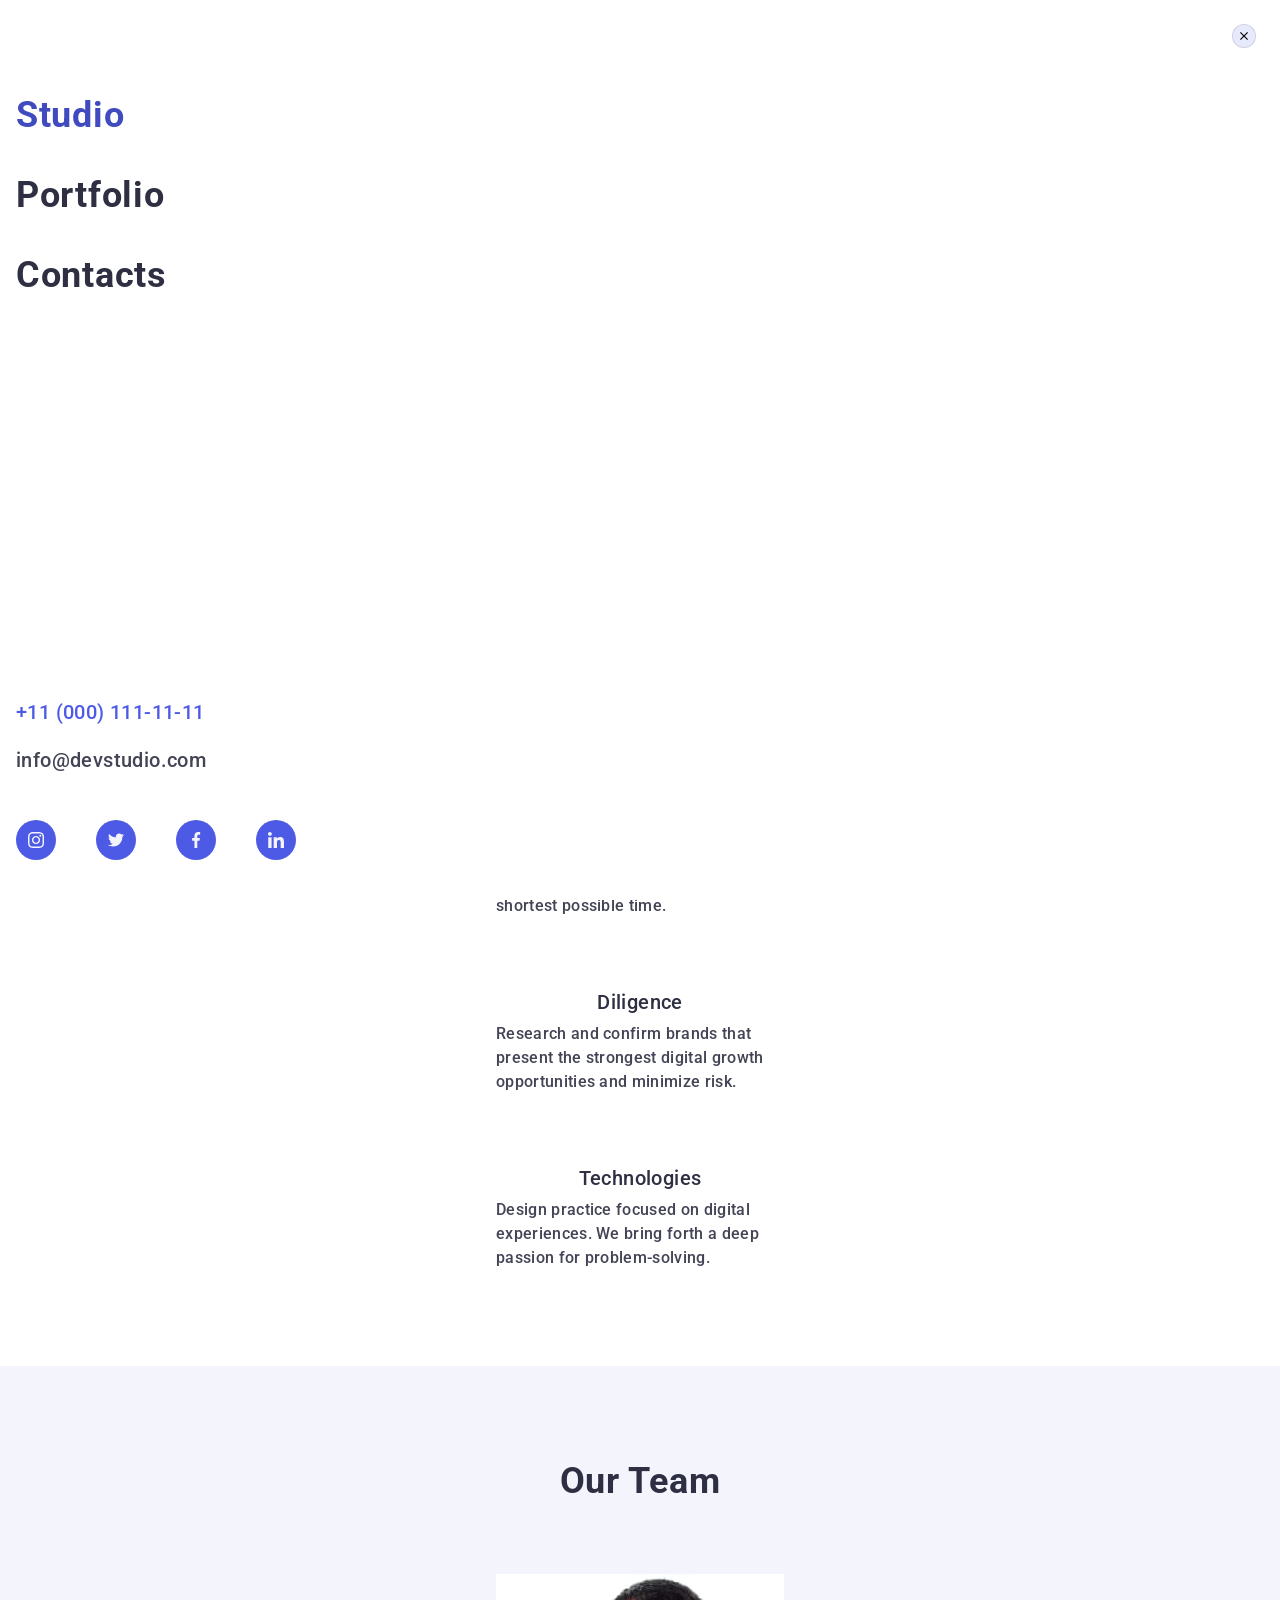
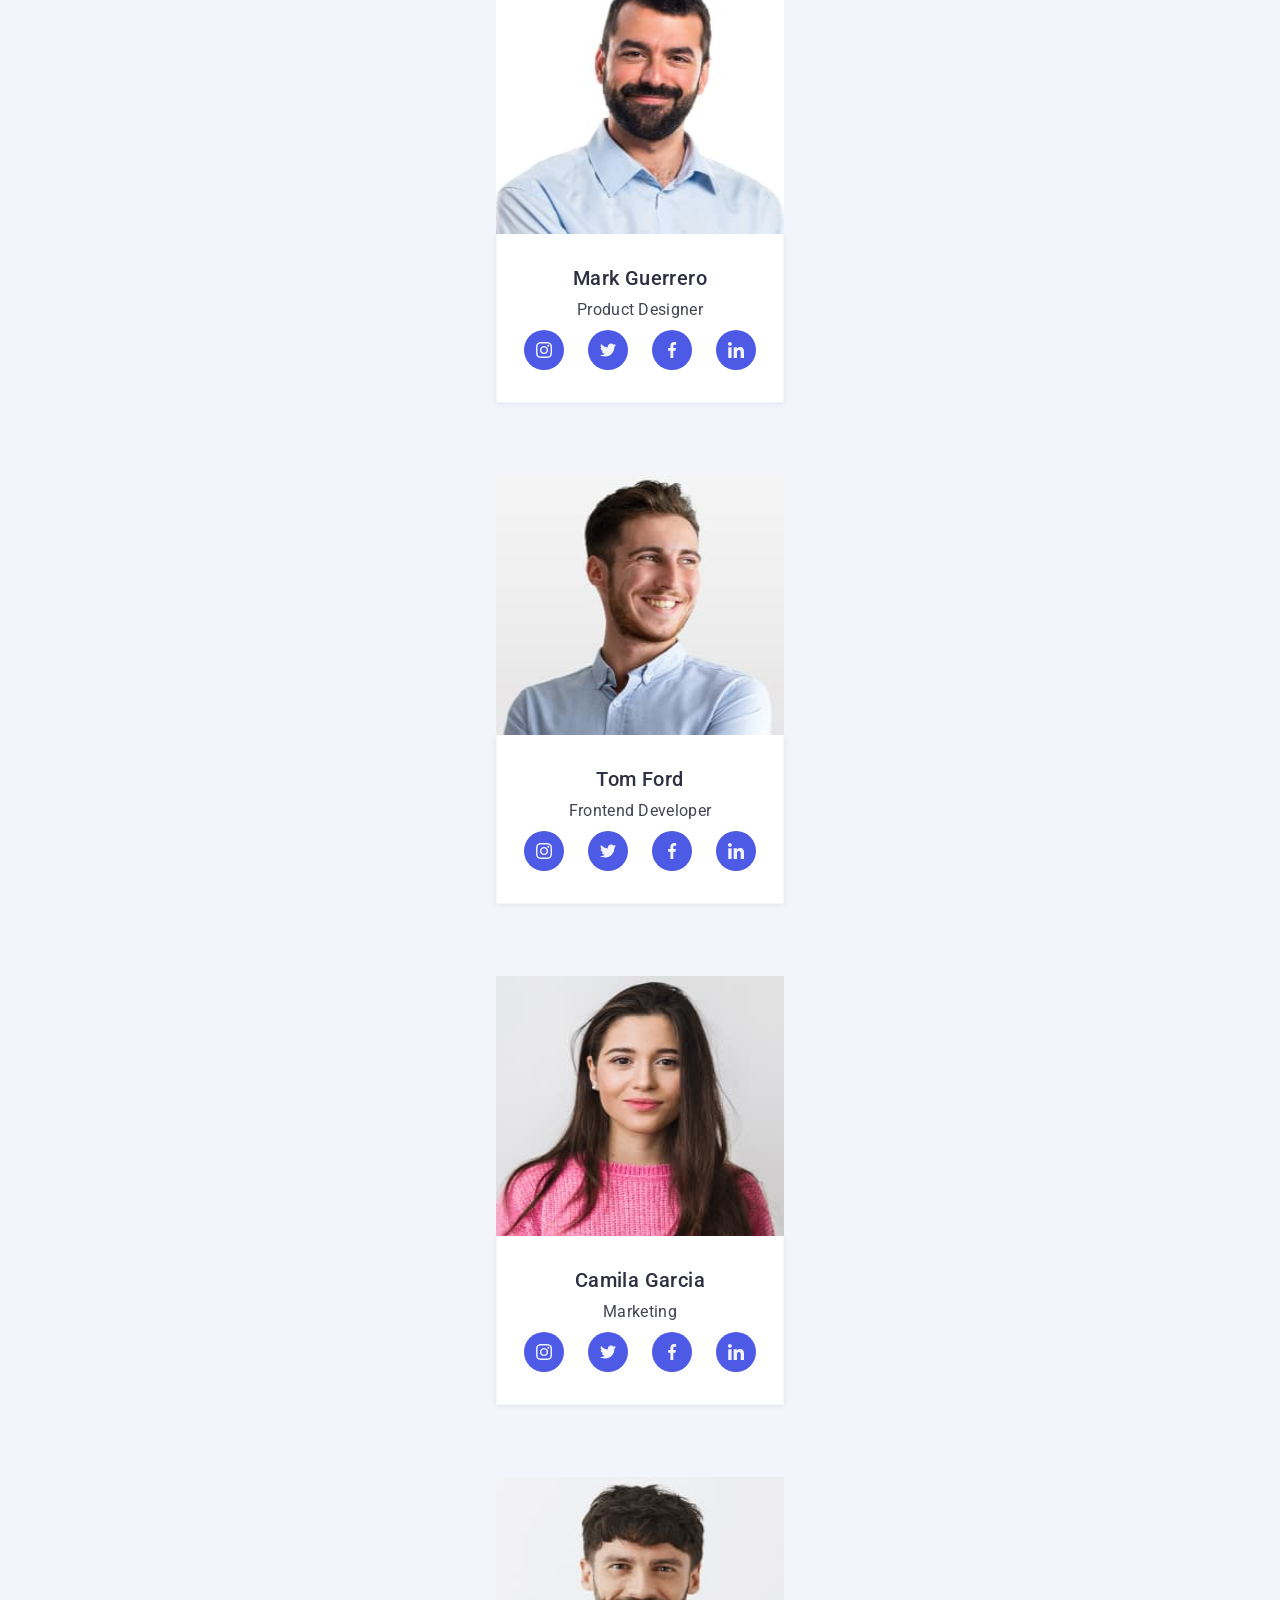
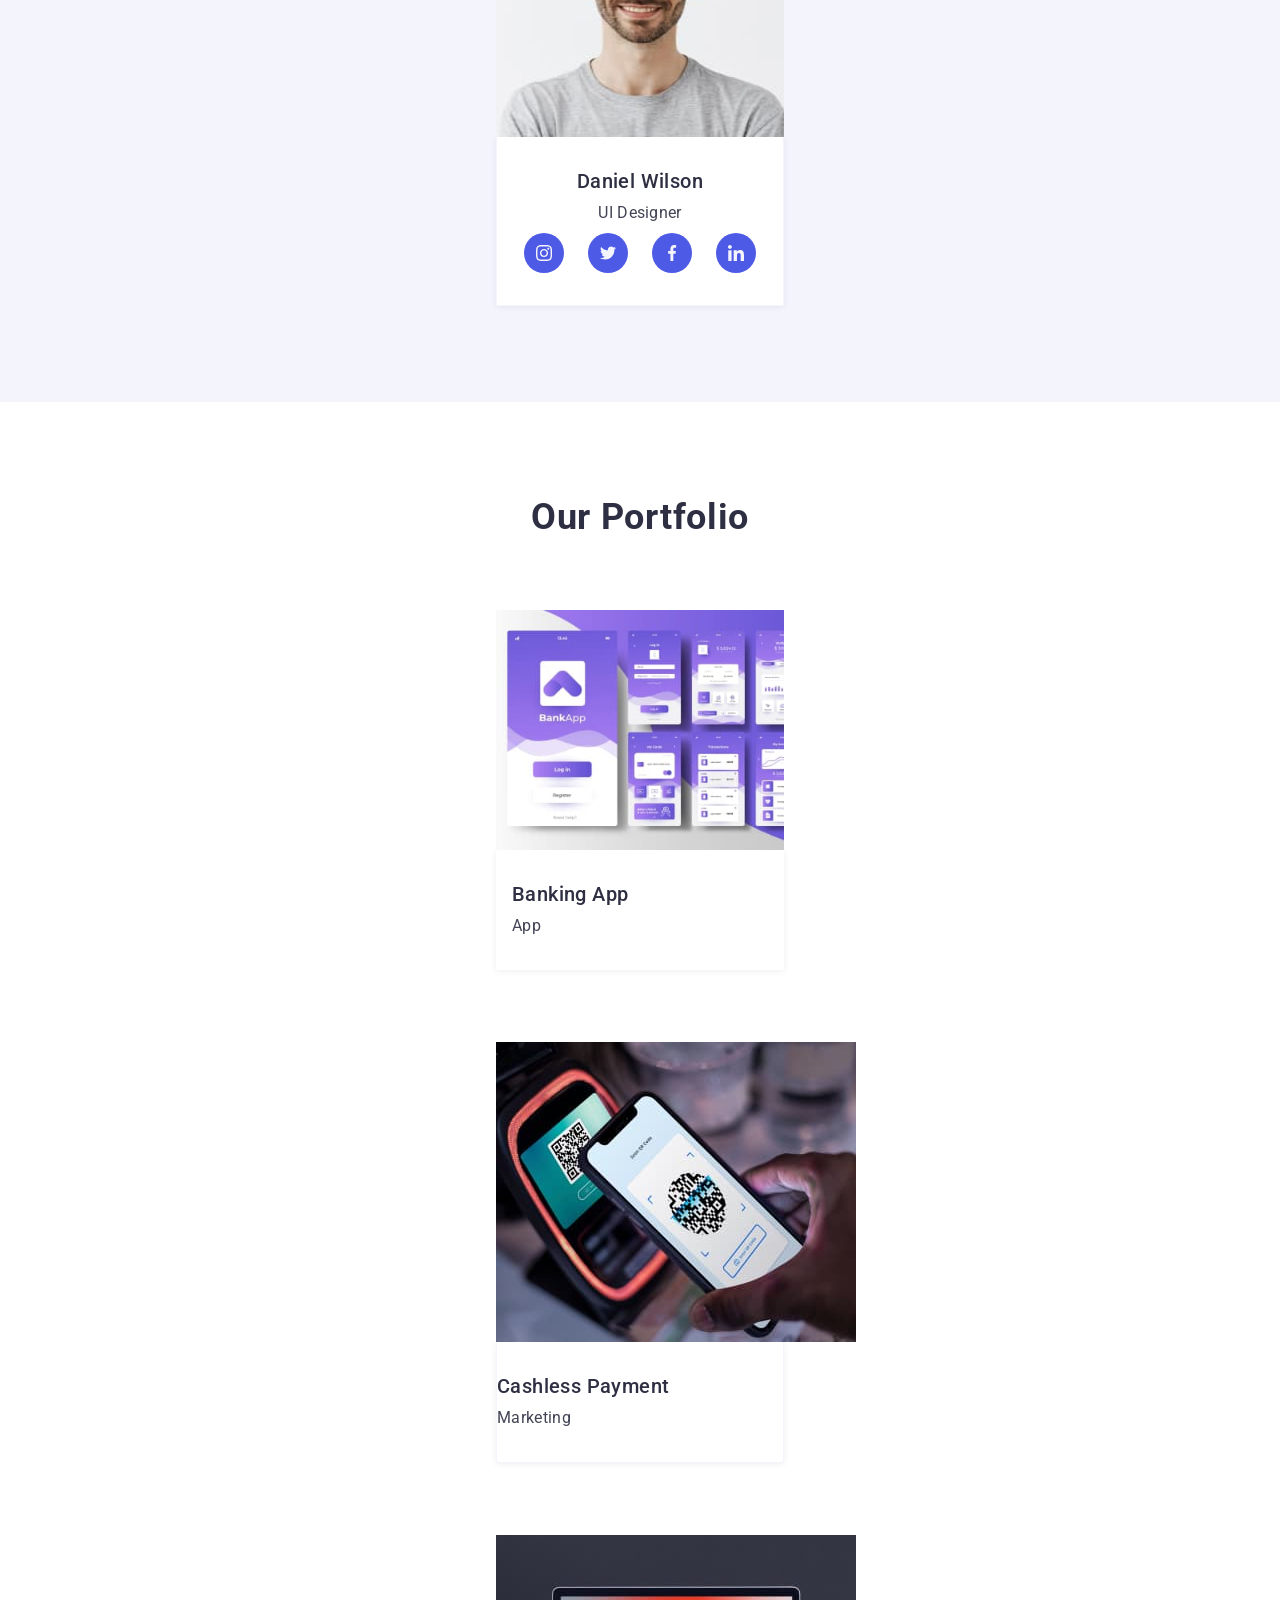
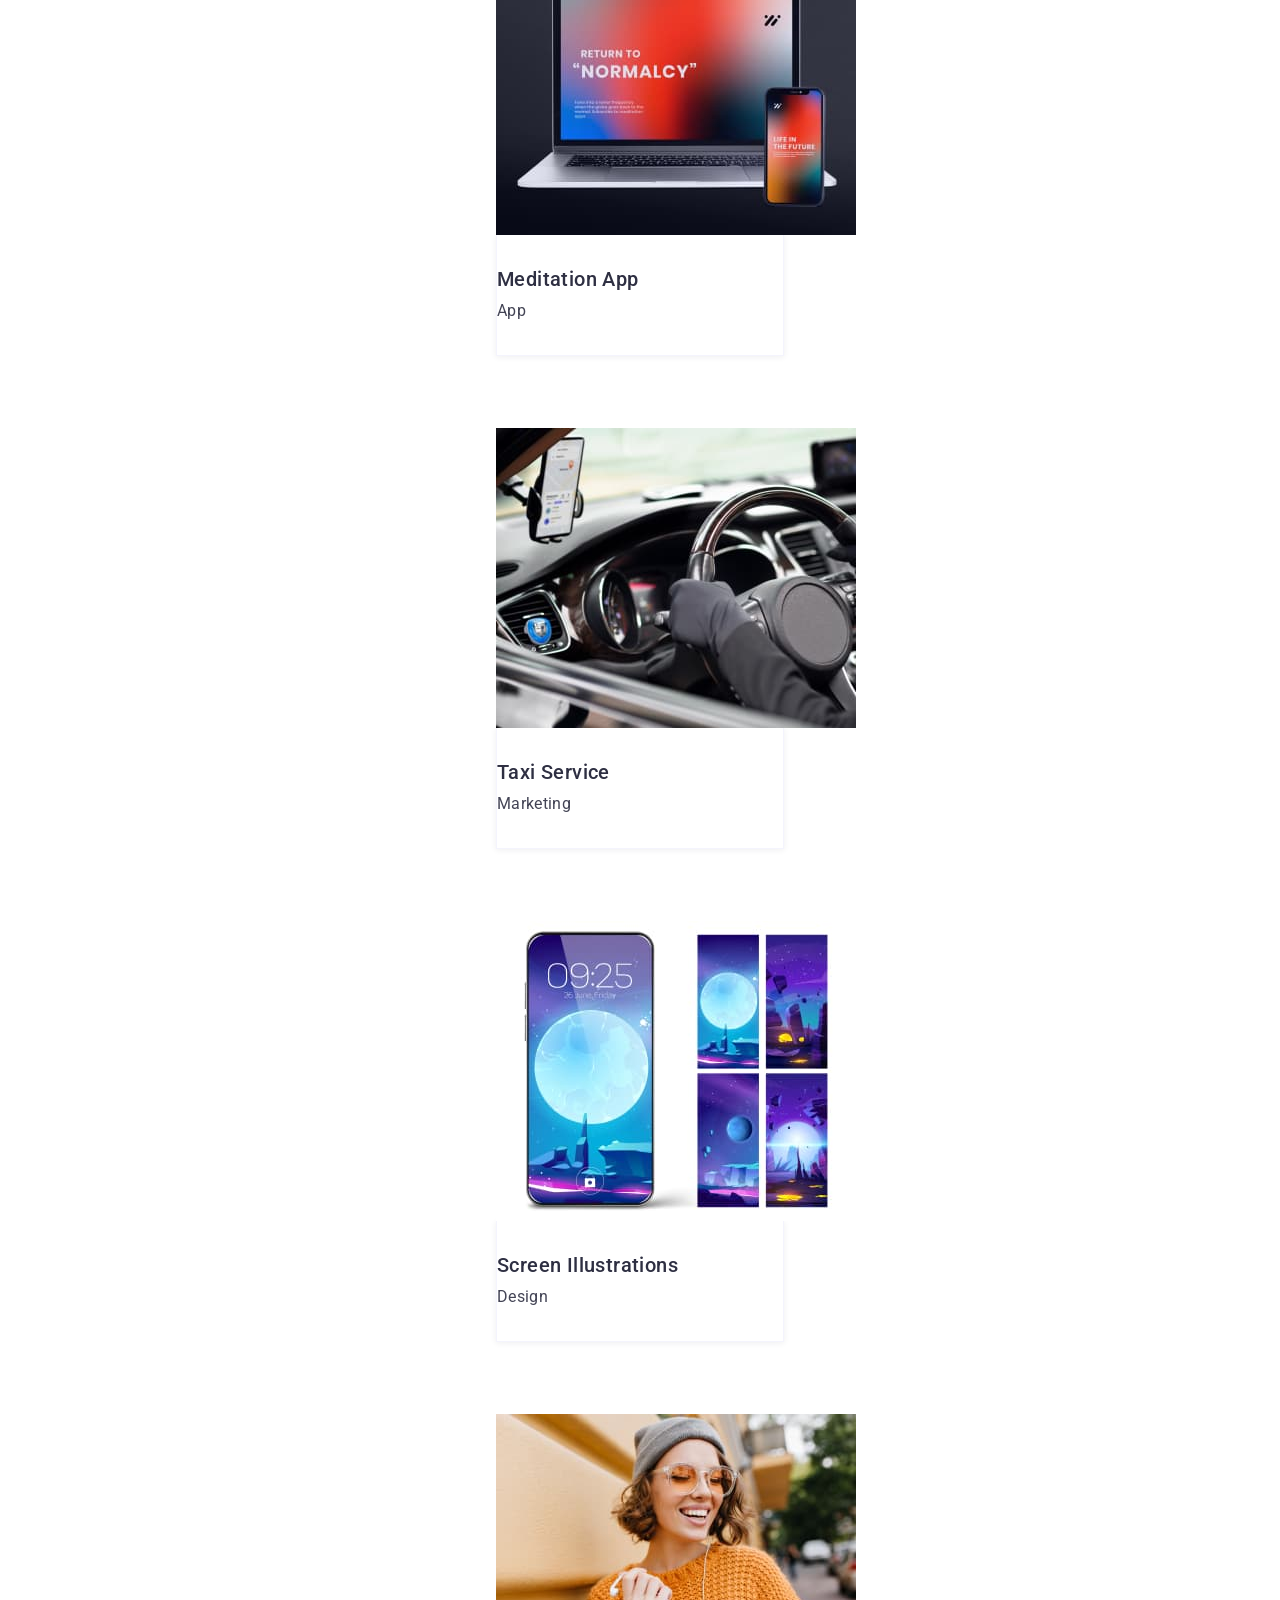
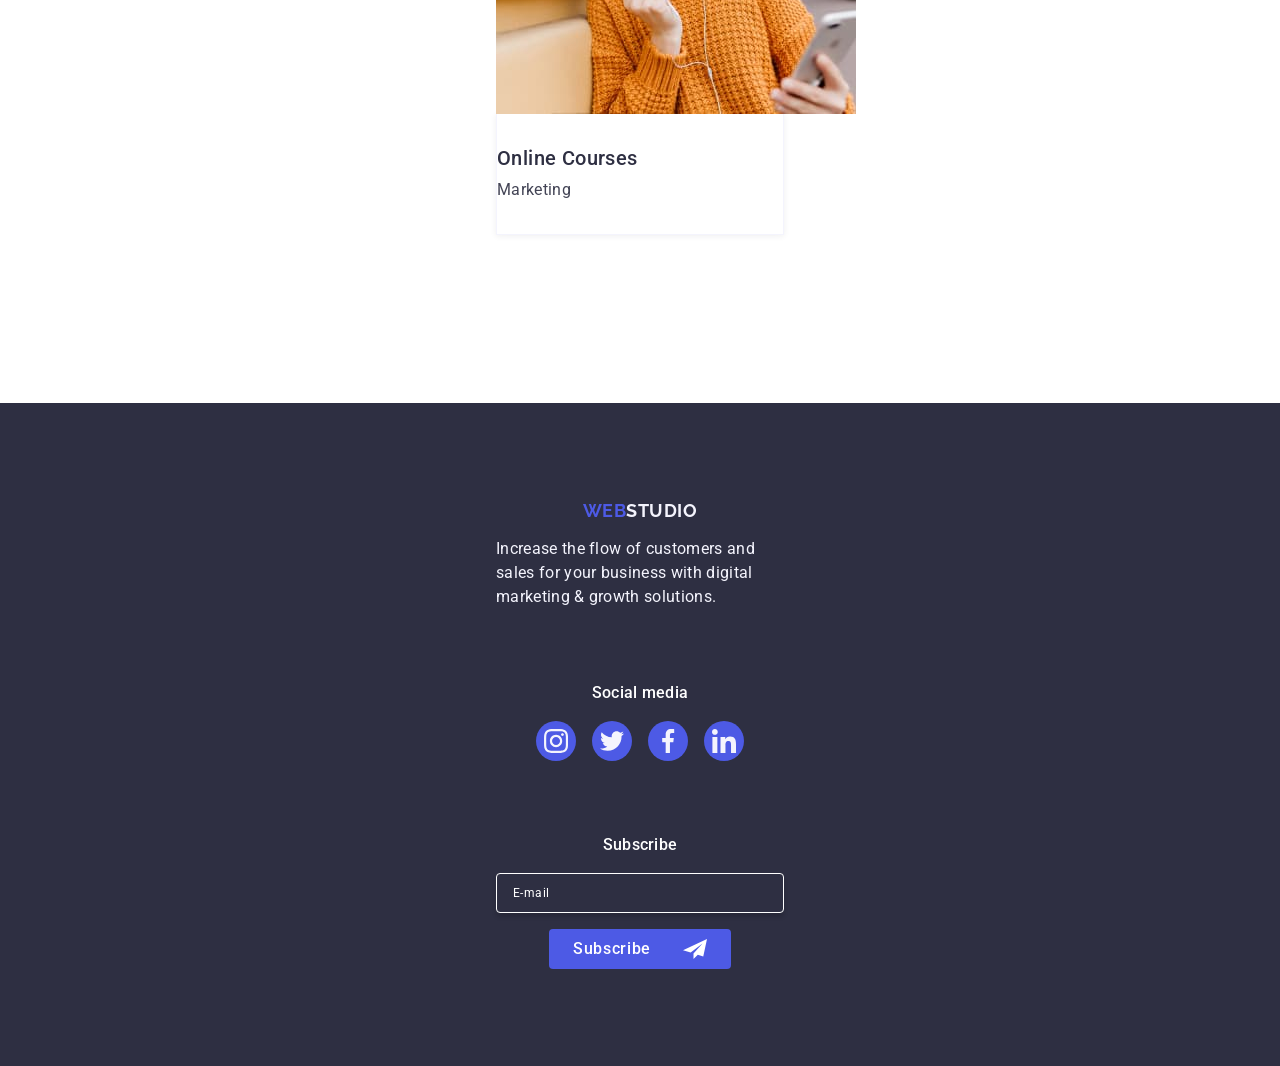
==== commit 483b56e9: "rew1" ====
--- a/index.html
+++ b/index.html
@@ -20,7 +20,7 @@
     <link rel="stylesheet" href="./css/mobile.css" />
   </head>
   <body>
-    <!-- <header class="header">
+    <header class="header">
       <div class="container header-container">
         <nav class="navigation">
           <a class="nav-logo-web" href="./index.html"
@@ -52,7 +52,71 @@
           </ul>
         </address>
       </div>
-    </header> -->
+      <div class="mob-menu is-open">
+        <div class="mob-menu-navigation">
+          <button type="button" class="modal-close-btn">
+            <svg class="modal-close-icon" width="8" height="8">
+              <use href="./images/icons.svg#icon-close">
+              </use>
+            </svg>
+          </button>
+          <ul class="mob-menu-nav-list">
+            <li>
+              <a class="mob-menu-nav-link active" href="./index.html" target="_blank"
+                >Studio</a
+              >
+            </li>
+            <li><a class="mob-menu-nav-link" href="" target="_blank">Portfolio</a></li>
+            <li><a class="mob-menu-nav-link" href="" target="_blank">Contacts</a></li>
+          </ul>
+      </div>
+      <div class="mob-menu-adress">
+        <address class="address">
+          <ul class="mob-menu-address-list">
+            <li>
+              <a class="mob-menu-number-link" href="tel:+110001111111"
+                >+11 (000) 111-11-11</a>
+            </li>
+            <li>
+              <a class="mob-menu-mail-link" href="mailto:info@devstudio.com"
+                >info@devstudio.com</a>
+            </li>
+          </ul>
+        </address>
+          <ul class="mob-menu-icon-list">
+            <li class="icon-list-item">
+              <a class="icon-a" href="">
+                <svg class="svg" width="16" height="16">
+                  <use href="./images/icons.svg#icon-instagram-2">
+                  </use>
+                </svg>
+              </a>
+            </li>
+            <li class="icon-list-item">
+              <a class="icon-a" href="">
+                <svg class="svg" width="16" height="16">
+                  <use href="./images/icons.svg#icon-twitter-1"></use>
+                </svg>
+              </a>
+            </li>
+            <li class="icon-list-item">
+              <a class="icon-a" href="">
+                <svg class="svg" width="16" height="16">
+                  <use href="./images/icons.svg#icon-facebook-1"></use>
+                </svg>
+              </a>
+            </li>
+            <li class="icon-list-item">
+              <a class="icon-a" href="">
+                <svg class="svg" width="16" height="16">
+                  <use href="./images/icons.svg#icon-linkedin-1"></use>
+                </svg>
+              </a>
+            </li>
+          </ul>
+        </div>
+      </div>
+    </header>
     <main class="main">
       <section class="hero-section">
         <div class="hero container">
@@ -282,6 +346,7 @@
             <li class="li-list">
               <div class="cover-wrap">
                 <img
+                  class="section-portfolio-ing"
                   src="./images/BankingApp1.jpg"
                   alt="Картинка"
                   width="360"
@@ -292,8 +357,8 @@
                   · Cloud Storage App
                 </p>
               </div>
-              <div class="card-wrap">
-                <h3 class="third-heading">Banking App</h3>
+              <div class="portfolio-card-wrap">
+                <h3 class="portfolio-third-heading">Banking App</h3>
                 <p class="portfolio-text">App</p>
               </div>
             </li>
@@ -311,7 +376,7 @@
                 </p>
               </div>
               <div class="card-wrap">
-                <h3 class="third-heading">Cashless Payment</h3>
+                <h3 class="portfolio-third-heading">Cashless Payment</h3>
                 <p class="portfolio-text">Marketing</p>
               </div>
             </li>
@@ -329,7 +394,7 @@
                 </p>
               </div>
               <div class="card-wrap">
-                <h3 class="third-heading">Meditation App</h3>
+                <h3 class="portfolio-third-heading">Meditation App</h3>
                 <p class="portfolio-text">App</p>
               </div>
             </li>
@@ -347,7 +412,7 @@
                 </p>
               </div>
               <div class="card-wrap">
-                <h3 class="third-heading">Taxi Service</h3>
+                <h3 class="portfolio-third-heading">Taxi Service</h3>
                 <p class="portfolio-text">Marketing</p>
               </div>
             </li>
@@ -365,7 +430,7 @@
                 </p>
               </div>
               <div class="card-wrap">
-                <h3 class="third-heading">Screen Illustrations</h3>
+                <h3 class="portfolio-third-heading">Screen Illustrations</h3>
                 <p class="portfolio-text">Design</p>
               </div>
             </li>
@@ -383,7 +448,7 @@
                 </p>
               </div>
               <div class="card-wrap">
-                <h3 class="third-heading">Online Courses</h3>
+                <h3 class="portfolio-third-heading">Online Courses</h3>
                 <p class="portfolio-text">Marketing</p>
               </div>
             </li>
@@ -391,7 +456,7 @@
         </div>
       </section>
     </main>
-    <footer class="basement">
+    <footer class="footer">
       <div class="container footer-global">
         <div class="footer-container">
           <a href="./index.html" class="basement-logo-web"
@@ -458,7 +523,7 @@
       </div>
     </footer>
 
-    <div class="backdrop is-open">
+    <div class="backdrop">
       <div class="modal">
         <button type="button" class="modal-close-btn">
           <svg class="modal-close-icon" width="8" height="8">
@@ -523,8 +588,9 @@
                     <svg class="check-svg" width="10" height="8">
                         <use href="./images/icons.svg#icon-checkmark"></use>
                     </svg>
-                </span>I accept the terms and conditions of the
+                </span><span> accept the terms and conditions of the
                 <a href="" class="privacy-href">Privacy Policy</a>
+              </span>
             </label>
         </div>
         <button class="form-button-submit" type="submit">Send</button>
--- a/css/mobile.css
+++ b/css/mobile.css
@@ -5,6 +5,7 @@
     --label-check-color: #404bbf;
     --text-color: #434455;
     --white-color: #ffffff;
+    --coor-h2: #2E2F42;
 }
 
 body {
@@ -58,6 +59,92 @@
     padding-right: 16px;
   }
 
+/* ===>Моб-меню<=== */
+
+  .mob-menu {
+    position: fixed;
+    top: 0;
+    left: 0;
+    z-index: 1;
+    width: 100%;
+    height: 100%;
+    background-color: var(--white-color);
+    padding-top: 24px;
+    padding-right: 24px;
+    padding-bottom: 40px;
+    padding-left: 16px;
+    overflow: auto;
+    opacity: 0;
+    visibility: hidden;
+    pointer-events: auto;
+    display: flex;
+    flex-direction: column;
+    justify-content: space-between;
+  }
+
+/* .mob-menu-navigation {
+
+} */
+
+.mob-menu-nav-list{
+    display: inline-flex;
+    flex-direction: column;
+    align-items: flex-start;
+    gap: 40px;
+    margin: 72px 153px 168px 0;
+}
+
+.mob-menu-nav-link {
+    color: var(--coor-h2);
+    font-size: 36px;
+    font-style: normal;
+    font-weight: 700;
+    line-height: 1.11;
+    letter-spacing: 0.02em;
+    text-transform: capitalize;
+    display: flex;
+    gap: 40px;
+}
+
+.active {
+    position: relative;
+    color: #404BBF;
+}
+
+.mob-menu-address-list {
+    display: inline-flex;
+    flex-direction: column;
+    align-items: flex-start;
+    gap: 24px;
+    margin-bottom: 48px;
+}
+
+.mob-menu-number-link {
+    color: var(--button-text-color);
+    font-size: 20px;
+    font-style: normal;
+    font-weight: 500;
+    line-height: 1.2;
+    letter-spacing: 0.02em;
+    margin-bottom: 24px;
+}
+
+.mob-menu-mail-link {
+    color: var(--text-color);
+    font-size: 20px;
+    font-style: normal;
+    font-weight: 500;
+    line-height: 1.2;
+    letter-spacing: 0.02em;
+}
+
+.mob-menu-icon-list {
+    display: inline-flex;
+    align-items: flex-start;
+    gap: 40px;
+}
+
+/* ===>Перша секція<=== */
   .hero-section {
     padding-top: 72px;
     padding-bottom: 72px;
@@ -178,8 +265,9 @@
 }
 
 .third-heading {
+    /* text-align: left; */
     color: #2E2F42;
-    text-align: center;
+    /* text-align: center; */
     font-size: 20px;
     font-style: normal;
     font-weight: 500;
@@ -190,6 +278,10 @@
 .card-wrap {
     padding-top: 32px;
     padding-bottom: 32px;
+    border: 1px solid var(--paragraf-text-color);
+    border-top: none;
+    background: var(--white-color);
+    box-shadow: 0px 1px 6px 0px rgba(46, 47, 66, 0.08);
 }
 
 .section-ourteam-text {
@@ -222,4 +314,495 @@
     align-items: center;
     justify-content: center;
     transition: background-color 250ms cubic-bezier(0.4, 0, 0.2, 1);
+}
+
+/* ===> section-three<=== */
+
+.section-portfolio {
+    background: var(--white-color);
+    padding: 96px 0;
+    margin-bottom: 72px;
+}
+
+.second-heading {
+    color: var(--coor-h2);
+    text-align: center;
+    font-size: 36px;
+    font-style: normal;
+    font-weight: 700;
+    line-height: 1.11;
+    letter-spacing: 0.02em;
+    text-transform: capitalize;
+}
+
+/* .cover-wrap {
+    width: 288px;
+    height: 280px;
+} */
+
+.section-portfolio-ing {
+    width: 100%;
+}
+
+.cover-text {
+    display: none;
+    /* color: var(--coor-h2);
+    font-size: 20px;
+    font-style: normal;
+    font-weight: 500;
+    line-height: 1.2;
+    letter-spacing: 0.02em; */
+}
+
+.card-wrap {
+    text-align: center;
+    padding: 32px 0 32px;
+}
+
+.portfolio-card-wrap {
+    padding: 32px 16px;
+    text-align: left;
+    box-shadow: 0px 1px 6px 0px rgba(46, 47, 66, 0.08);
+}
+
+.portfolio-third-heading {
+    color: #2E2F42;
+    text-align: left;
+    font-size: 20px;
+    font-weight: 500;
+    line-height: 1.20;
+    letter-spacing: 0.02em;
+    margin-bottom: 8px;
+}
+
+.portfolio-text {
+    color: var(--text-color);
+    text-align: left;
+    font-size: 16px;
+    font-style: normal;
+    font-weight: 400;
+    line-height: 1.5;
+    letter-spacing: 0.02em;
+}
+
+/* ===> footer<=== */
+
+.footer {
+    padding: 97px 0;
+    background: var(--coor-h2);
+}
+
+.footer-container {
+    display: flex;
+    flex-direction: column;
+    align-items: center;
+    flex-shrink: 0;
+    gap: 16px;
+    margin-bottom: 72px;
+}
+
+.basement-logo-web {
+    color: #4D5AE5;
+    font-family: 'Raleway', sans-serif;
+    font-size: 18px;
+    font-weight: 700;
+    line-height: 1.17;
+    letter-spacing: 0.03em;
+    text-transform: uppercase;
+    display: inline-block;
+    align-items: center;
+}
+
+.basement-logo-studio {
+    color: #F4F4FD;
+    font-family: 'Raleway', sans-serif;
+    font-size: 18px;
+    font-weight: 700;
+    line-height: 1.17;
+    letter-spacing: 0.03em;
+    text-transform: uppercase;
+    align-items: center;
+}
+
+.basement-text {
+    color: var(--paragraf-text-color);
+    font-size: 16px;
+    font-weight: 400;
+    line-height: 1.50;
+    letter-spacing: 0.02em;
+}
+
+.footer-icons {
+    margin-bottom: 72px;
+}
+
+.footer-icons-text {
+    color: var(--WHITE, #FFF);
+    font-size: 16px;
+    font-style: normal;
+    font-weight: 500;
+    line-height: 1.5;
+    letter-spacing: 0.02em;
+    margin-bottom: 16px;
+    text-align: center;
+
+}
+
+.food-icon-list {
+    display: flex;
+    gap: 16px;
+    justify-content: center; 
+}
+
+.food-icon-list-item {
+    width: 40px;
+    height: 40px; 
+}
+
+.icon-a-footer {
+    display: flex;
+    align-items: center;
+    justify-content: center;
+    width: 100%;
+    height: 100%;
+    background-color: var(--button-text-color);
+    border-radius: 50%;
+    transition: background-color 250ms cubic-bezier(0.4, 0, 0.2, 1);
+}
+
+/* .icon-a-footer:hover,
+.icon-a-footer:focus {
+    background-color: #31D0AA;
+} */
+
+.subscribe-div {
+    display: flex;
+    flex-direction: column;
+}
+
+.subscribe-paragraf {
+    color: var(--white-color);
+    font-size: 16px;
+    font-style: normal;
+    font-weight: 500;
+    line-height: 1.5;
+    letter-spacing: 0.02em;
+    text-align: center;
+    margin-bottom: 16px;
+}
+
+/* .footer-form {
+    padding-bottom: 16px;
+} */
+
+.footer-form-input {
+    width: 288px;
+    height: 40px;
+    border: 1px solid #FFFFFF;
+    color: #FFFFFF;
+    background-color: transparent;
+    font-size: 12px;
+    line-height: 2;
+    letter-spacing: 0.04em;
+    padding-left: 16px;
+    box-shadow: 0px 4px 4px 0px rgba(0, 0, 0, 0.15);
+    border-radius: 4px;
+}
+
+.footer-form-input::placeholder {
+color: #ffffff;
+}
+
+.footer-form-submit {
+    min-width: 165px; 
+    height: 40px;
+    display: flex;
+    padding: 8px 24px;
+    justify-content: center;
+    align-items: center;
+    gap: 16px;
+    border-radius: 4px;
+    border: none;
+    background: #4D5AE5;
+    color: #ffffff;
+    text-align: center;
+    font-family: 'Roboto', sans-serif;
+    font-size: 16px;
+    font-style: normal;
+    font-weight: 500;
+    line-height: 1.5;
+    letter-spacing: 0.04em;
+    cursor: pointer;
+    transition:  background-color 250ms cubic-bezier(0.4, 0, 0.2, 1);
+    margin: 0 auto;
+    margin-top: 16px;
+}
+
+.footer-form-svg {
+    width: 24px;
+    height: 24px;
+    margin-left: 16px;
+    fill: #ffffff;
+}
+
+/* ===>Модалка<=== */
+
+.backdrop {
+    opacity: 0;
+    visibility: hidden;
+    pointer-events: none;
+    position: fixed;
+    top: 0;
+    left: 0;
+    width: 100%;
+    height: 100%;
+    background-color: rgba(46, 47, 66, 0.40);
+    transition: opacity 250ms cubic-bezier(0.4, 0, 0.2, 1), visibility 250ms cubic-bezier(0.4, 0, 0.2, 1);
+}
+
+.is-open {
+    opacity: 1;
+    visibility: visible;
+    pointer-events: auto;
+}
+
+.modal {
+    position: absolute;
+    padding: 72px 16px 24px 16px;
+    top: 50%;
+    left: 50%;
+    width: 288px;
+    min-height: 623px;
+    background-color: #fcfcfc;
+    border-radius: 4px;
+    /* transform: translate(-50%, -50%) scale(1); */
+    transform: translate(-50%, -50%) scale(1);
+    transition: transform 250ms cubic-bezier(0.4, 0, 0.2, 1);
+    box-shadow: 0px 1px 1px rgba(0, 0, 0, 0.14), 0px 1px 3px rgba(0, 0, 0, 0.12), 0px 2px 1px rgba(0, 0, 0, 0.2);
+    /* transition: transform 250ms cubic-bezier(0.4, 0, 0.2, 1); */
+}
+
+.modal-close-btn {
+    position: absolute;
+    top: 24px;
+    right: 24px;
+    width: 24px;
+    height: 24px;
+    border-radius: 50%;
+    display: flex;
+    align-items: center;
+    justify-content: center;
+    background-color: #e7e9fc;
+    border: 1px solid rgba(0, 0, 0, 0.1);
+    padding: 0;
+    cursor: pointer;
+    transition: background-color 250ms cubic-bezier(0.4, 0, 0.2, 1), border 250ms cubic-bezier(0.4, 0, 0.2, 1);
+}
+
+
+.modal-close-btn:hover,
+.modal-close-btn:focus {
+    background-color: #404BBF;
+    border: none;
+}
+
+.modal-close-icon {
+    transition: fill 250ms cubic-bezier(0.4, 0, 0.2, 1); 
+}
+
+.modal-close-btn:hover > .modal-close-icon,
+.modal-close-btn:focus > .modal-close-icon {
+    fill: #ffffff;
+}
+
+.modal-paragraf {
+    width: 256px;
+    margin-bottom: 16px;
+    color: #2E2F42;
+    text-align: center;
+    font-size: 16px;
+    font-weight: 500;
+    line-height: 1.5;
+    letter-spacing: 0.02em;
+    font-family: 'Roboto', sans-serif;
+    font-style: normal;
+}
+
+.modal-field {
+    width: 100%;
+    height: 100%;
+    top: 0;
+    margin-bottom: 8px;
+}
+
+.modal-lable {
+    font-size: 12px;
+    line-height: 1.17;
+    letter-spacing: 0.04em;
+    color: var(--label-color);
+    display: block;
+    margin-bottom: 4px
+}
+
+.modal-wrap {
+    position: relative;
+    margin-bottom: 8px;
+}
+
+.modal-input {
+    width: 100%;
+    height: 40px;
+    border: 1px solid rgba(46, 47, 66, 0.4);
+    border-radius: 4px;
+    background-color: transparent;
+    padding-left: 38px;
+    outline: transparent;
+    transition: border-color 250ms cubic-bezier(0.4, 0, 0.2, 1);
+}
+
+.modal-input:focus {
+    border-color: var(--icon-bg-color);
+  }
+
+.modal-input:focus + .modal-icons {
+    fill: var(--icon-bg-color);
+  }
+
+.modal-icons {
+    position: absolute;
+    left: 16px;
+    top: 50%;
+    transform: translateY(-50%);
+    transition: fill 250ms cubic-bezier(0.4, 0, 0.2, 1);
+    fill: #2E2F42;
+}
+
+.modal-field-area {
+    margin-bottom: 16px;
+}
+
+.form-textarea {
+    width: 100%;
+    height: 120px;
+    font-size: 12px;
+    line-height: 1.17;
+    letter-spacing: 0.04em;
+    color: rgba(46, 47, 66, 0.4);
+    border: 1px solid rgba(46, 47, 66, 0.4);
+    border-radius: 4px;
+    background-color: transparent;
+    padding: 8px 16px;
+    outline: transparent;
+    resize: none;
+    transition: border-color 250ms cubic-bezier(0.4, 0, 0.2, 1);
+}
+
+.form-textarea:focus {
+    /* border-color: var(--icon-bg-color); */
+    border-color: #4D5AE5; 
+  }
+
+.form-div-checkbox {
+    margin-bottom: 24px;
+}
+
+.visually-hidden {
+    position: absolute;
+    width: 1px;
+    height: 1px;
+    margin: -1px;
+    border: 0;
+    padding: 0;
+    white-space: nowrap;
+    clip-path: inset(100%);
+    clip: rect(0 0 0 0);
+    overflow: hidden;
+}
+
+.form-check-label {
+    display: flex;
+    align-items: center;
+    justify-content: space-between;
+    font-size: 12px;
+    line-height: 1.17;
+    letter-spacing: 0.04em;
+    color: var(--label-color);
+}
+
+.form-check-label {
+    font-size: 12px;
+    line-height: 1.17;
+    letter-spacing: 0.04em;
+    color: var(--label-color);
+}
+
+.check-label-span {
+    flex-shrink: 0;
+    width: 16px;
+    height: 16px;
+    border: 1px solid rgba(46, 47, 66, 0.4);
+    border-radius: 2px;
+    transition: background-color 250ms cubic-bezier(0.4, 0, 0.2, 1), border 250ms cubic-bezier(0.4, 0, 0.2, 1), fill 250ms cubic-bezier(0.4, 0, 0.2, 1);
+    display: inline-flex;
+    align-items: center;
+    justify-content: center;
+    fill: transparent;
+    margin-right: 8px;
+}
+
+.privacy-href {
+    color: #4d5ae5;;
+    display: inline-block;
+}
+
+.input-place-check {
+    width: 100%;
+}
+
+.input-place-check:focus {
+    border-color: #4D5AE5;
+}
+
+.input-place-check:checked + .user-privacy .privacy-href {
+    background-color: var(--label-check-color);
+    border: none;
+    fill: var(--svg-fill-color);
+  }
+
+.input-place-check:checked+.form-check-label .check-label-span {
+    background-color: var(--label-check-color);
+    border: none;
+    fill: var(--svg-fill-color);
+}
+
+/* .check-svg {
+    top: 50%;
+    transform: translateY(-50%);
+} */
+
+.form-button-submit {
+    display: block;
+    min-width: 169px;
+    height: 56px;
+    font-family: "Roboto", sans-serif;
+    font-size: 16px;
+    font-weight: 500;
+    line-height: 1.5;
+    letter-spacing: 0.04em;
+    color: #ffffff;
+    cursor: pointer;
+    background-color: #4D5AE5;
+    border: none;
+    border-radius: 4px;
+    margin-left: auto;
+    margin-right: auto;
+    box-shadow: 0 4px 4px 0 rgba(0, 0, 0, 0.15);
+    transition: background-color 250ms cubic-bezier(0.4, 0, 0.2, 1);
+}
+
+.form-button-submit:hover,
+.form-button-submit:focus {
+    background-color: #404bbf;
+    border: none;
+    fill: #ffffff
 }
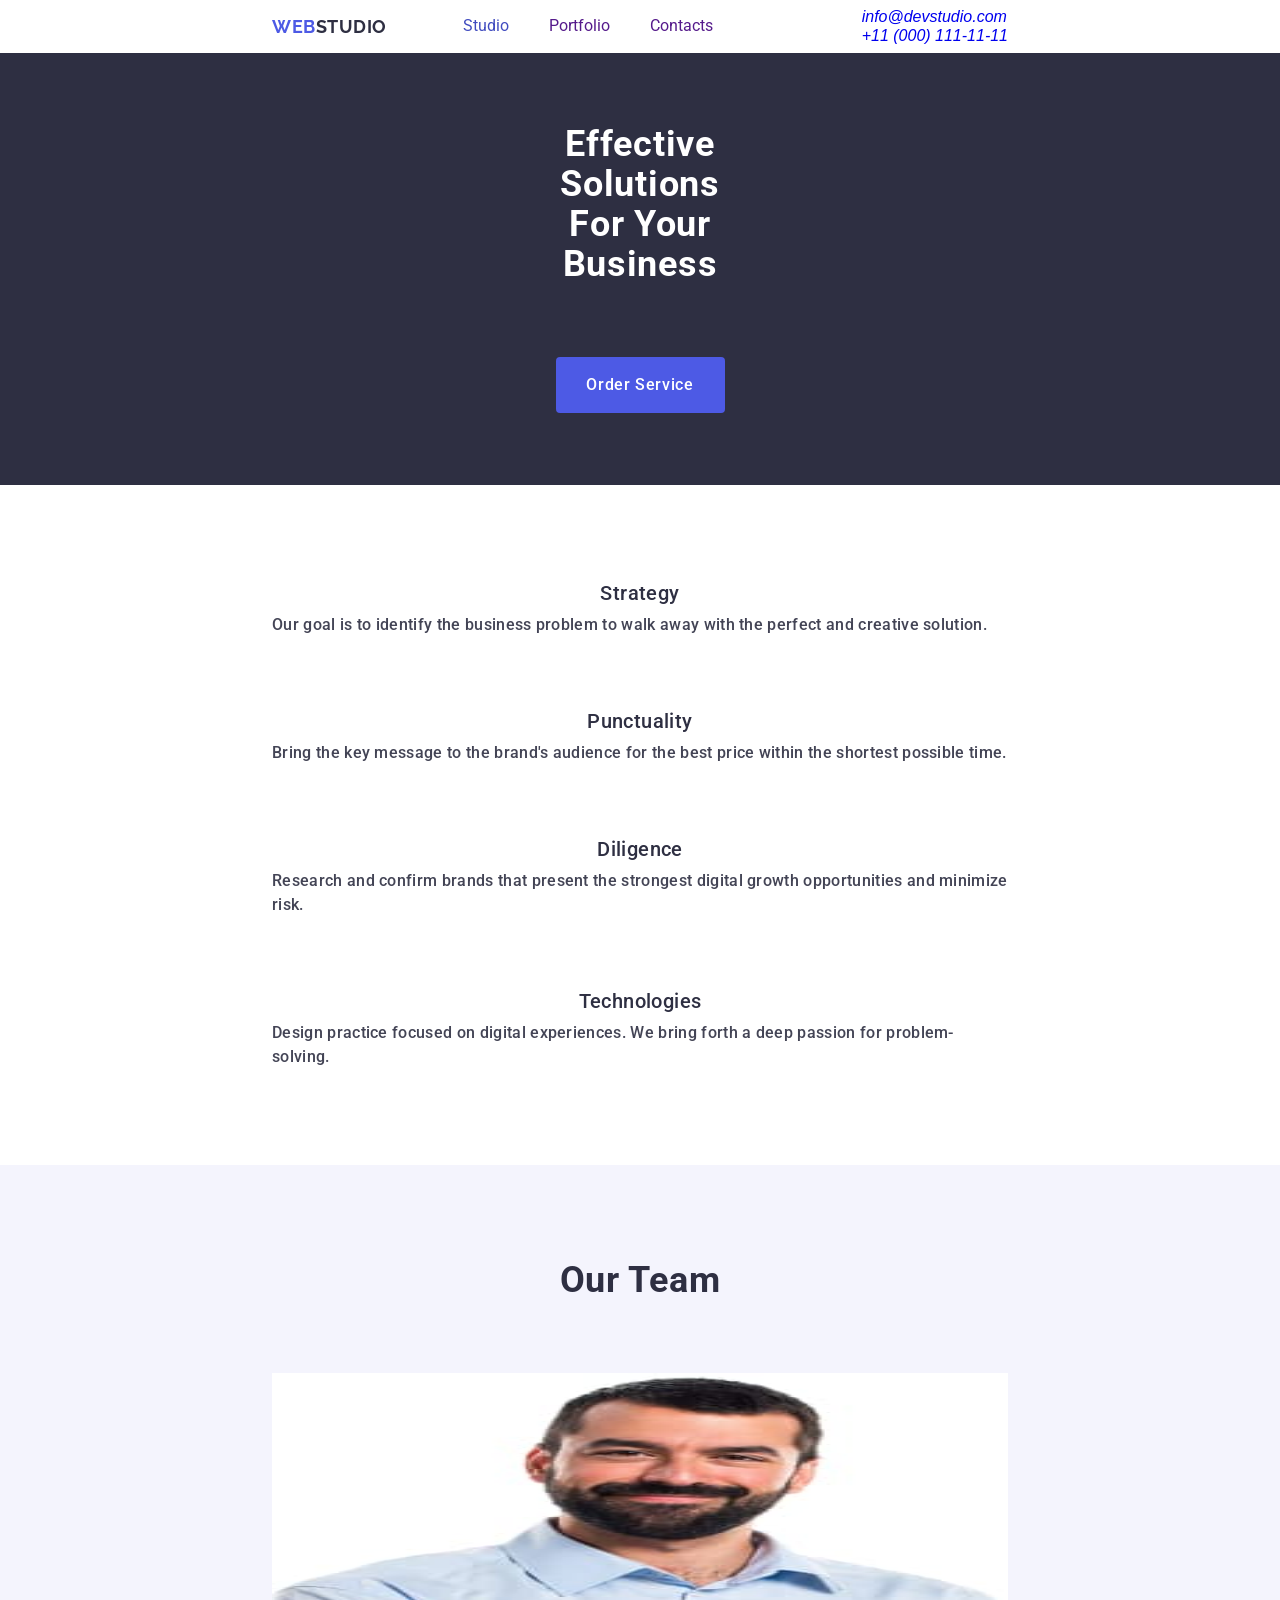
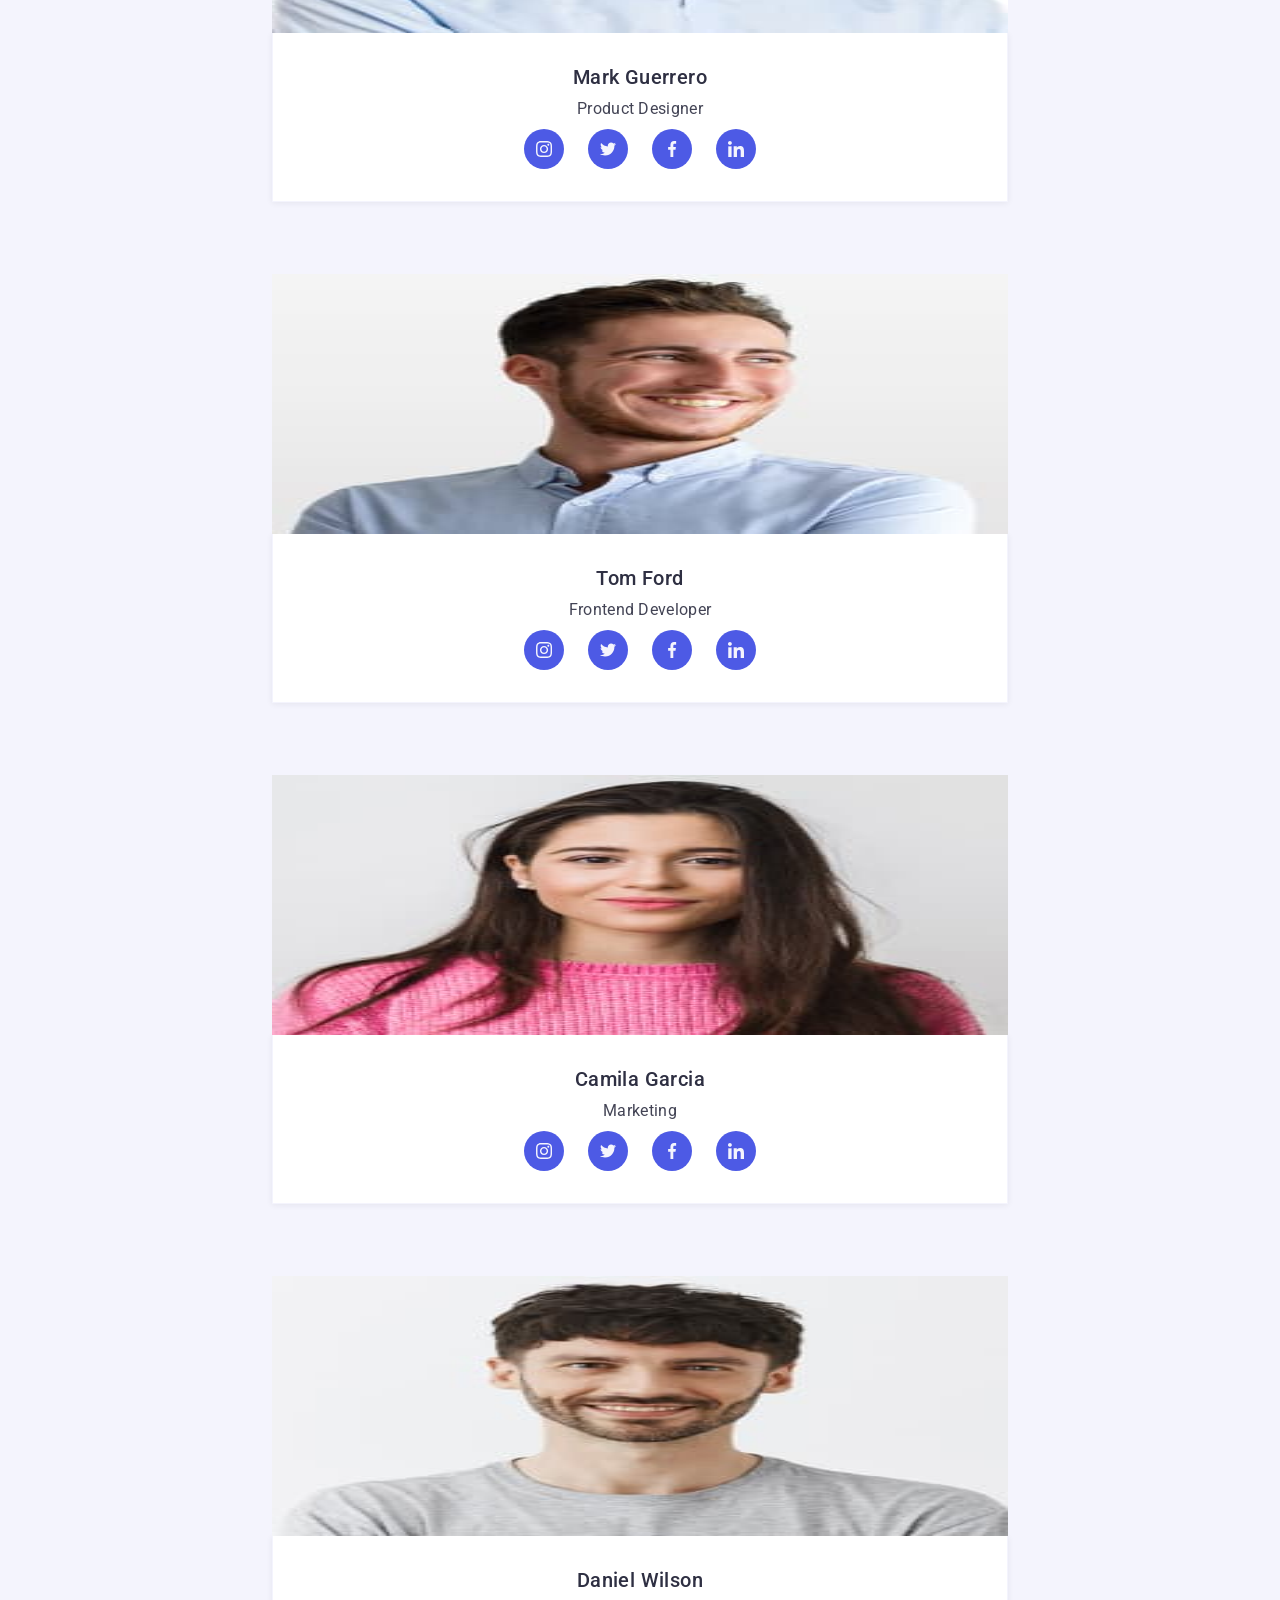
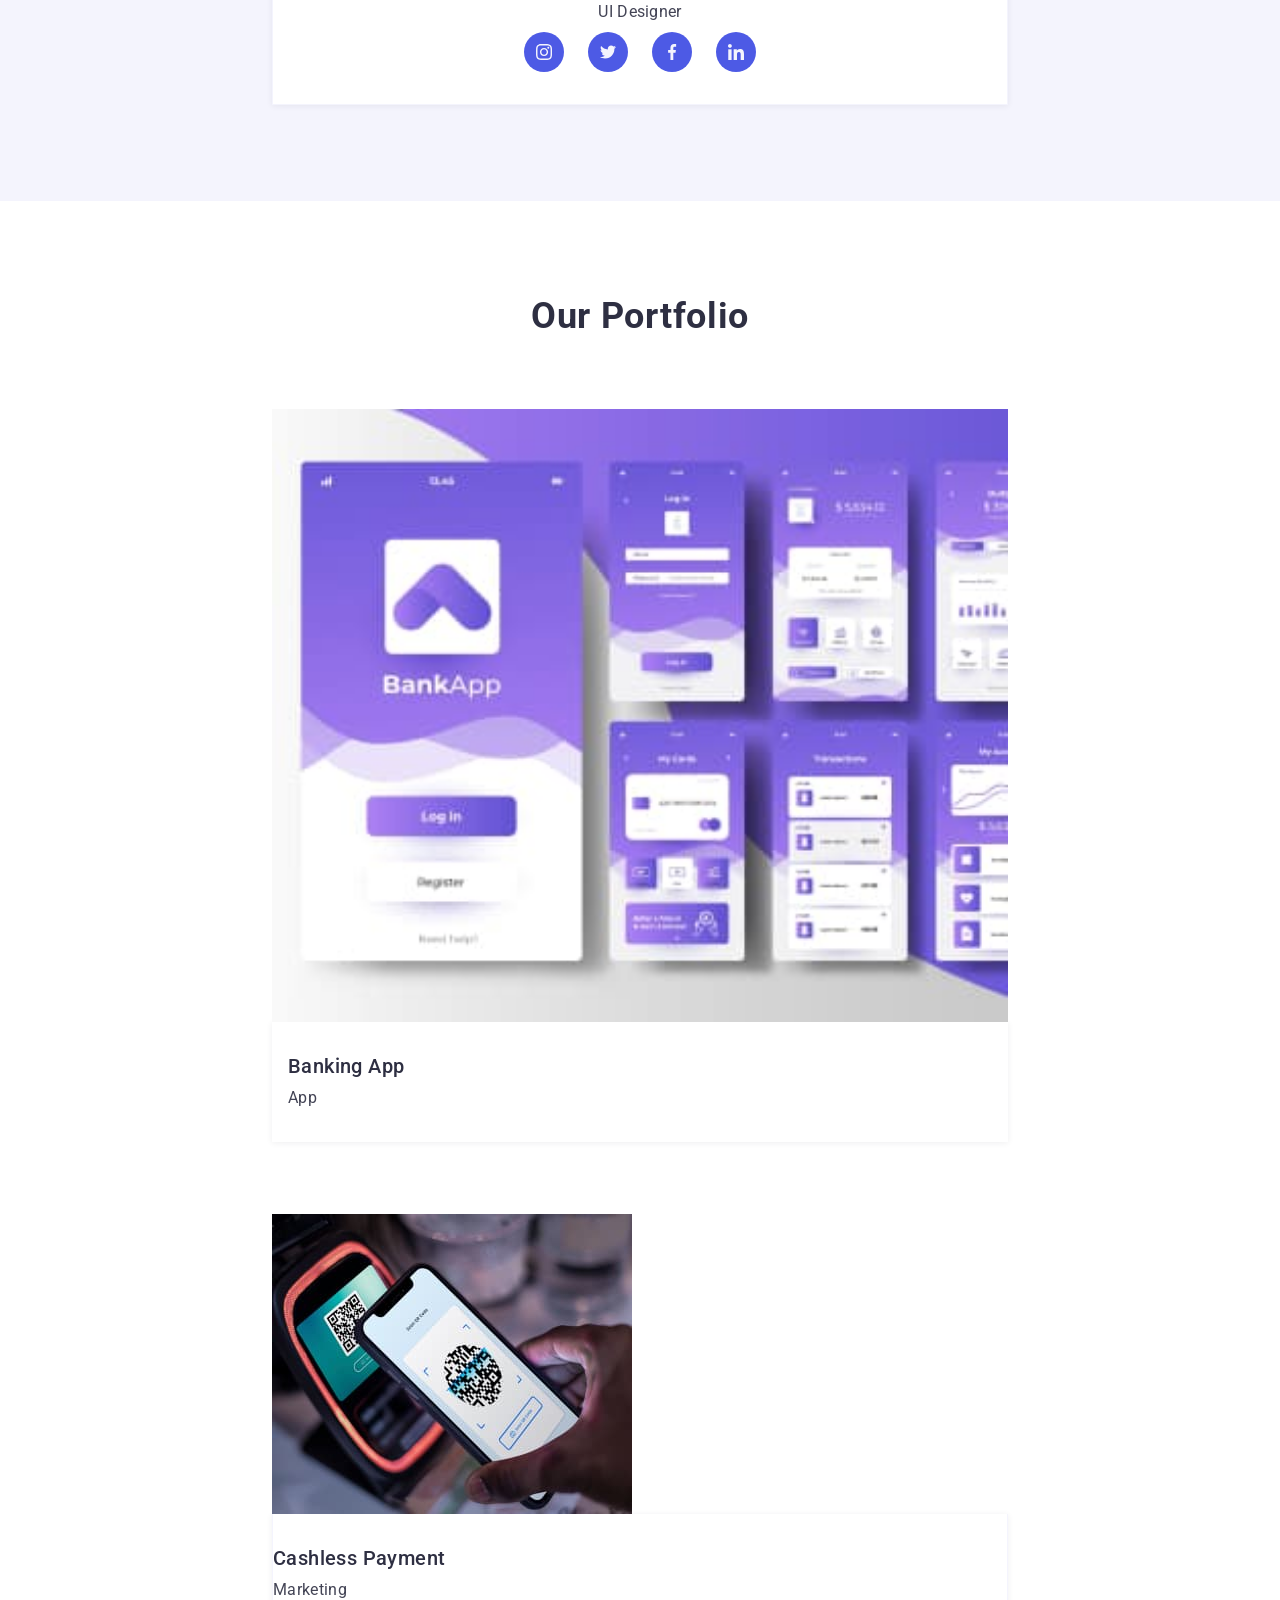
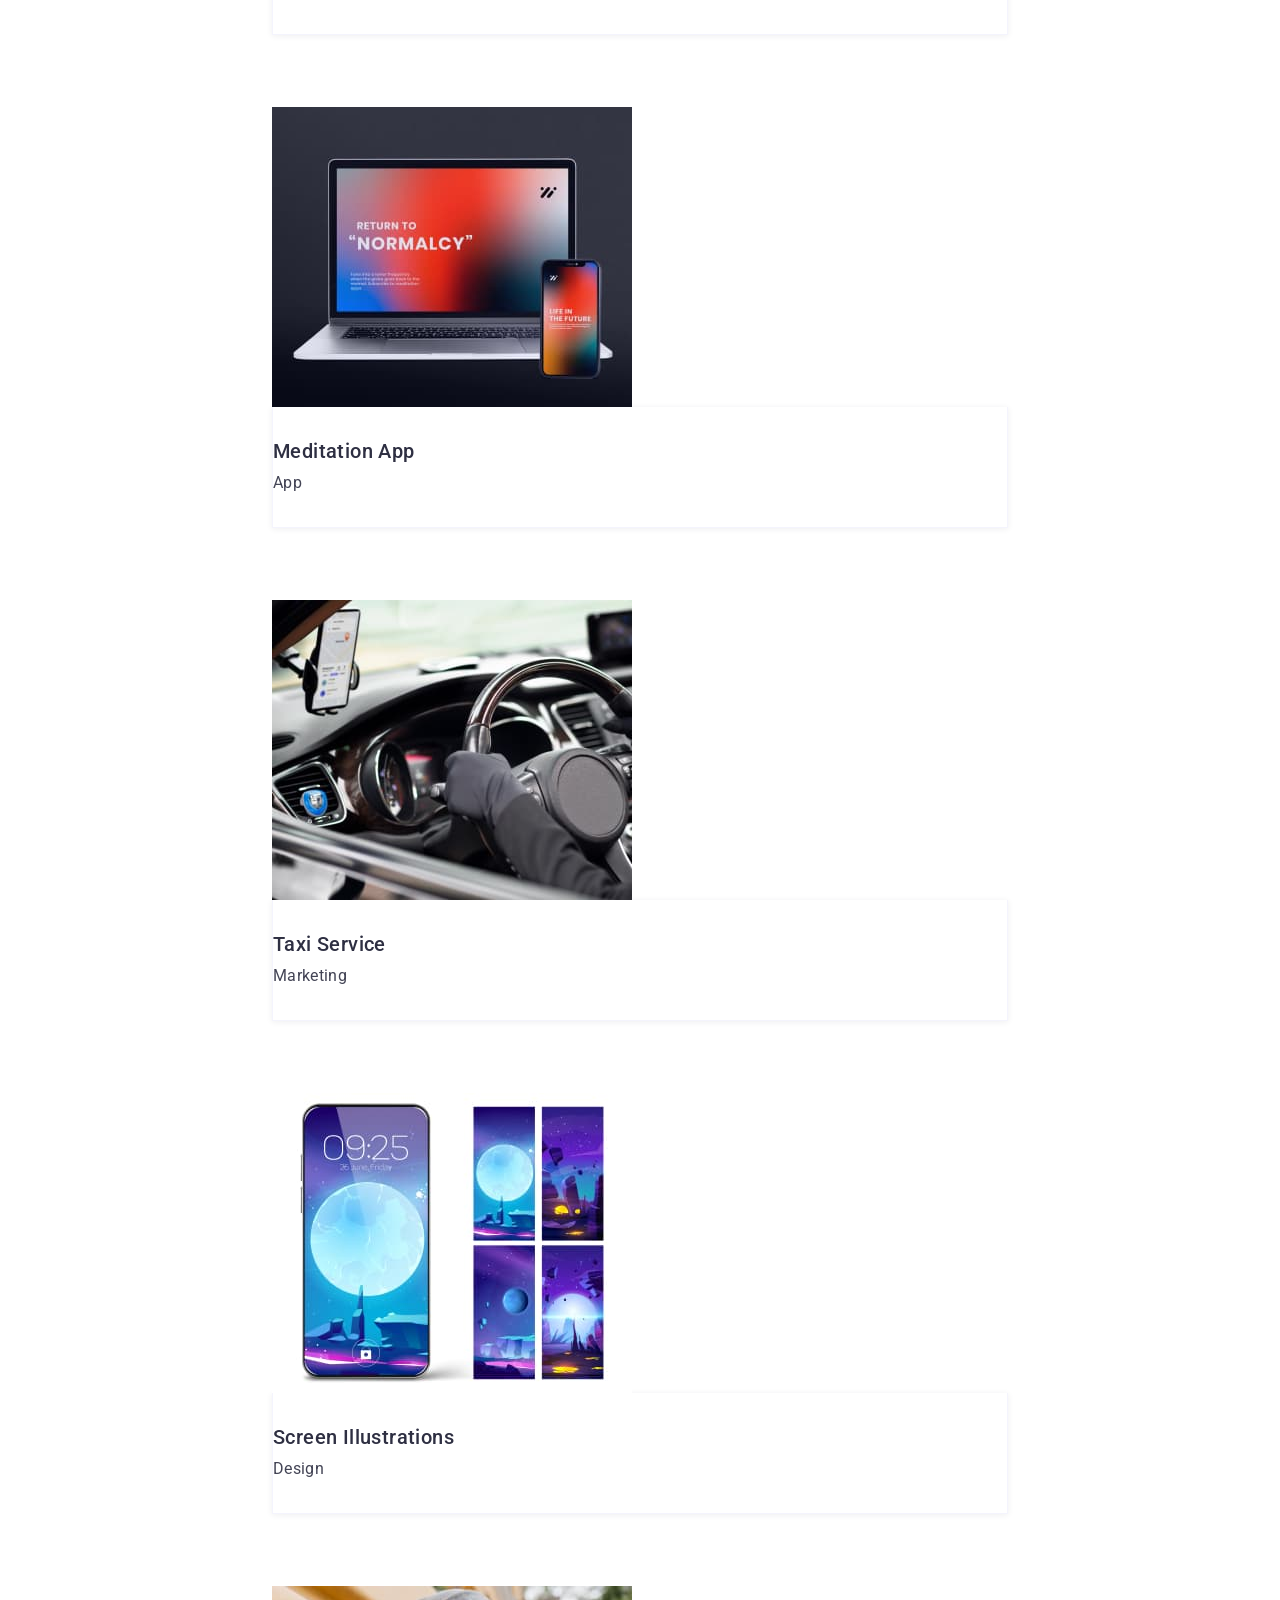
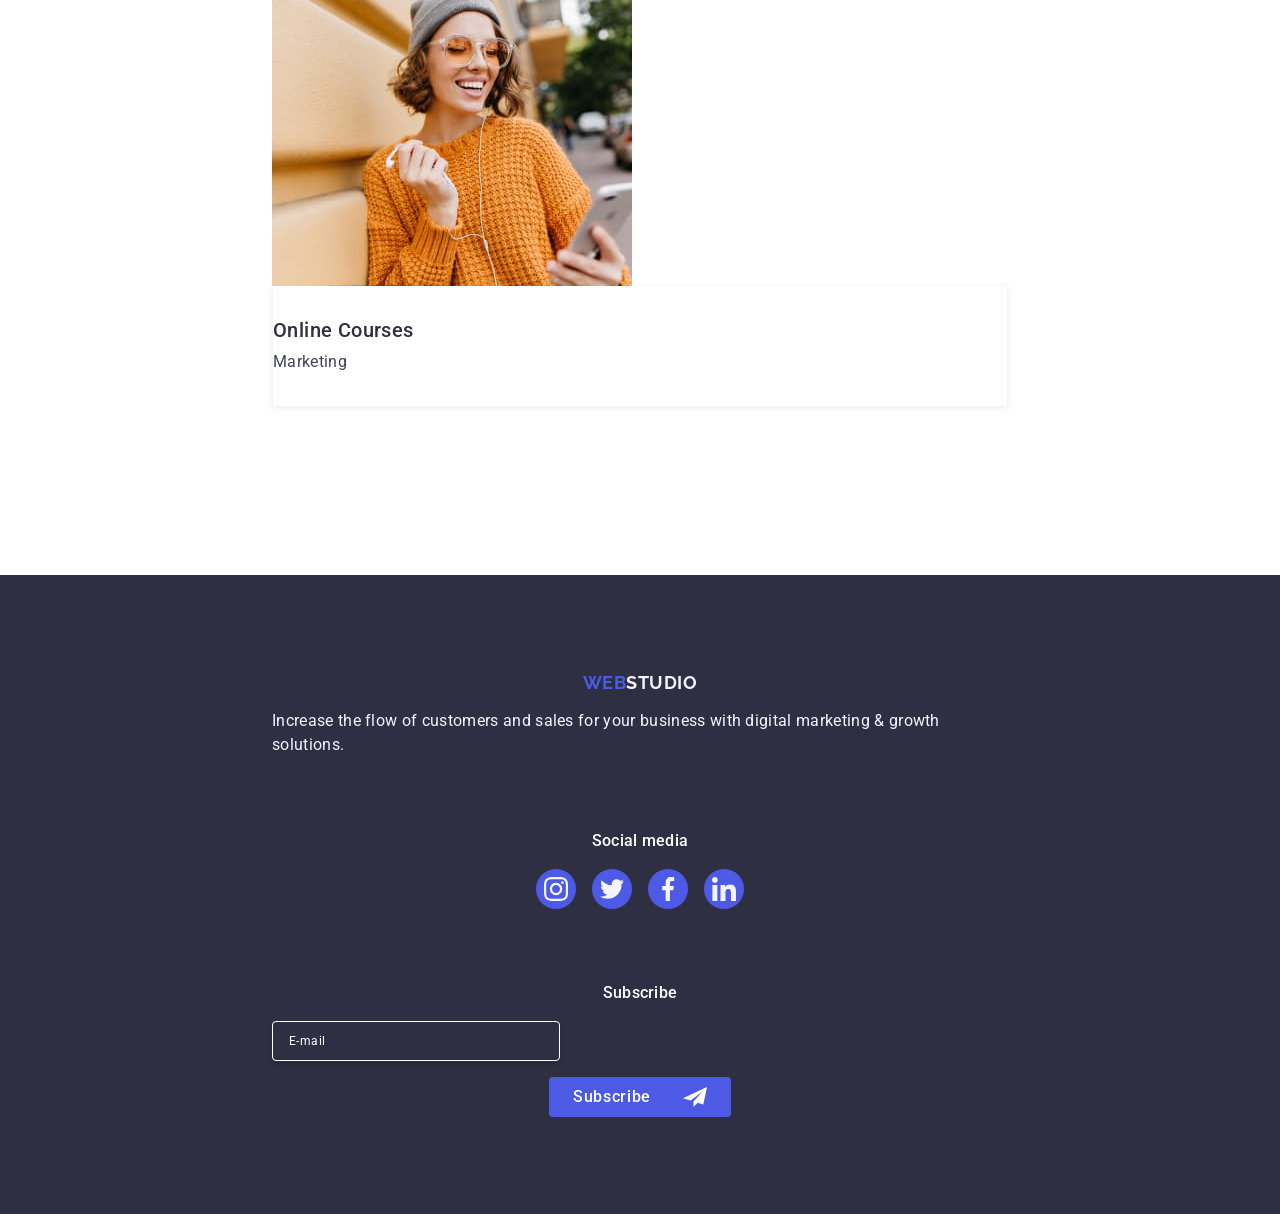
==== commit e6f20b4e: "rew2" ====
--- a/index.html
+++ b/index.html
@@ -26,7 +26,7 @@
           <a class="nav-logo-web" href="./index.html"
             >WEB<span class="nav-logo-studio">Studio</span></a
           >
-          <ul class="nav-list">
+          <ul class="header-nav-list">
             <li>
               <a class="nav-link active" href="./index.html" target="_blank"
                 >Studio</a
@@ -37,7 +37,7 @@
           </ul>
         </nav>
 
-        <address class="address">
+        <address class="header-adress">
           <ul class="address-list">
             <li>
               <a class="address-link" href="mailto:info@devstudio.com"
@@ -51,8 +51,13 @@
             </li>
           </ul>
         </address>
+        <button type="button" class="menu-open-btn">
+          <svg class="menu-mob-icon" width="24" height="24">
+            <use href="./images/icons.svg#mobile-menu-icon"></use>
+          </svg>
+        </button>
       </div>
-      <div class="mob-menu is-open">
+      <div class="mob-menu">
         <div class="mob-menu-navigation">
           <button type="button" class="modal-close-btn">
             <svg class="modal-close-icon" width="8" height="8">
--- a/css/mobile.css
+++ b/css/mobile.css
@@ -57,6 +57,45 @@
     min-width: 320px;
     padding-left: 16px;
     padding-right: 16px;
+  }
+
+  /*===> header <===*/
+
+  .header-container {
+    display: flex;
+    align-items: center;
+    justify-content: space-between;
+  }
+
+  .header-nav-list {
+    display: none;
+  }
+
+  .header-adress {
+    display: none;
+  }
+
+  .nav-logo-web {
+    display: block;
+    color: #4d5ae5;
+    font-family: 'Raleway', sans-serif;
+    font-size: 18px;
+    font-weight: 700;
+    line-height: 1.17;
+    letter-spacing: 0.03em;
+    text-transform: uppercase;
+    margin-right: 76px;
+    padding: 16px 0;
+}
+
+.nav-logo-studio {
+    color: #2E2F42;
+}
+
+.menu-open-btn {
+    background-color: transparent;
+    border: none;
+    padding: 0;
   }
 
 /* ===>Моб-меню<=== */
@@ -82,16 +121,16 @@
     justify-content: space-between;
   }
 
-/* .mob-menu-navigation {
-
-} */
+.mob-menu-adress {
+    margin-top: auto;
+}
 
 .mob-menu-nav-list{
-    display: inline-flex;
+    display: flex;
     flex-direction: column;
     align-items: flex-start;
     gap: 40px;
-    margin: 72px 153px 168px 0;
+    /* margin: 72px 153px 168px 0; */
 }
 
 .mob-menu-nav-link {
@@ -139,9 +178,9 @@
 }
 
 .mob-menu-icon-list {
-    display: inline-flex;
-    align-items: flex-start;
+    display: flex;
     gap: 40px;
+    margin-top: auto;
 }
 
 /* ===>Перша секція<=== */
@@ -805,4 +844,37 @@
     background-color: #404bbf;
     border: none;
     fill: #ffffff
+}
+
+/*===> Tablet<=== */
+
+@media screen and (min-width: 768px) {
+
+.container {
+    max-width: 768px;
+}
+    
+.header-nav-list {
+    display: flex;
+    gap: 40px;
+}
+
+.header-adress {
+    display: flex;
+}
+
+.menu-open-btn {
+    display: none;
+}
+
+.navigation {
+    display: flex;
+    justify-content: center;
+    align-items: center;
+}
+
+.nav-link {
+    padding: 24px 0;
+}
+
 }
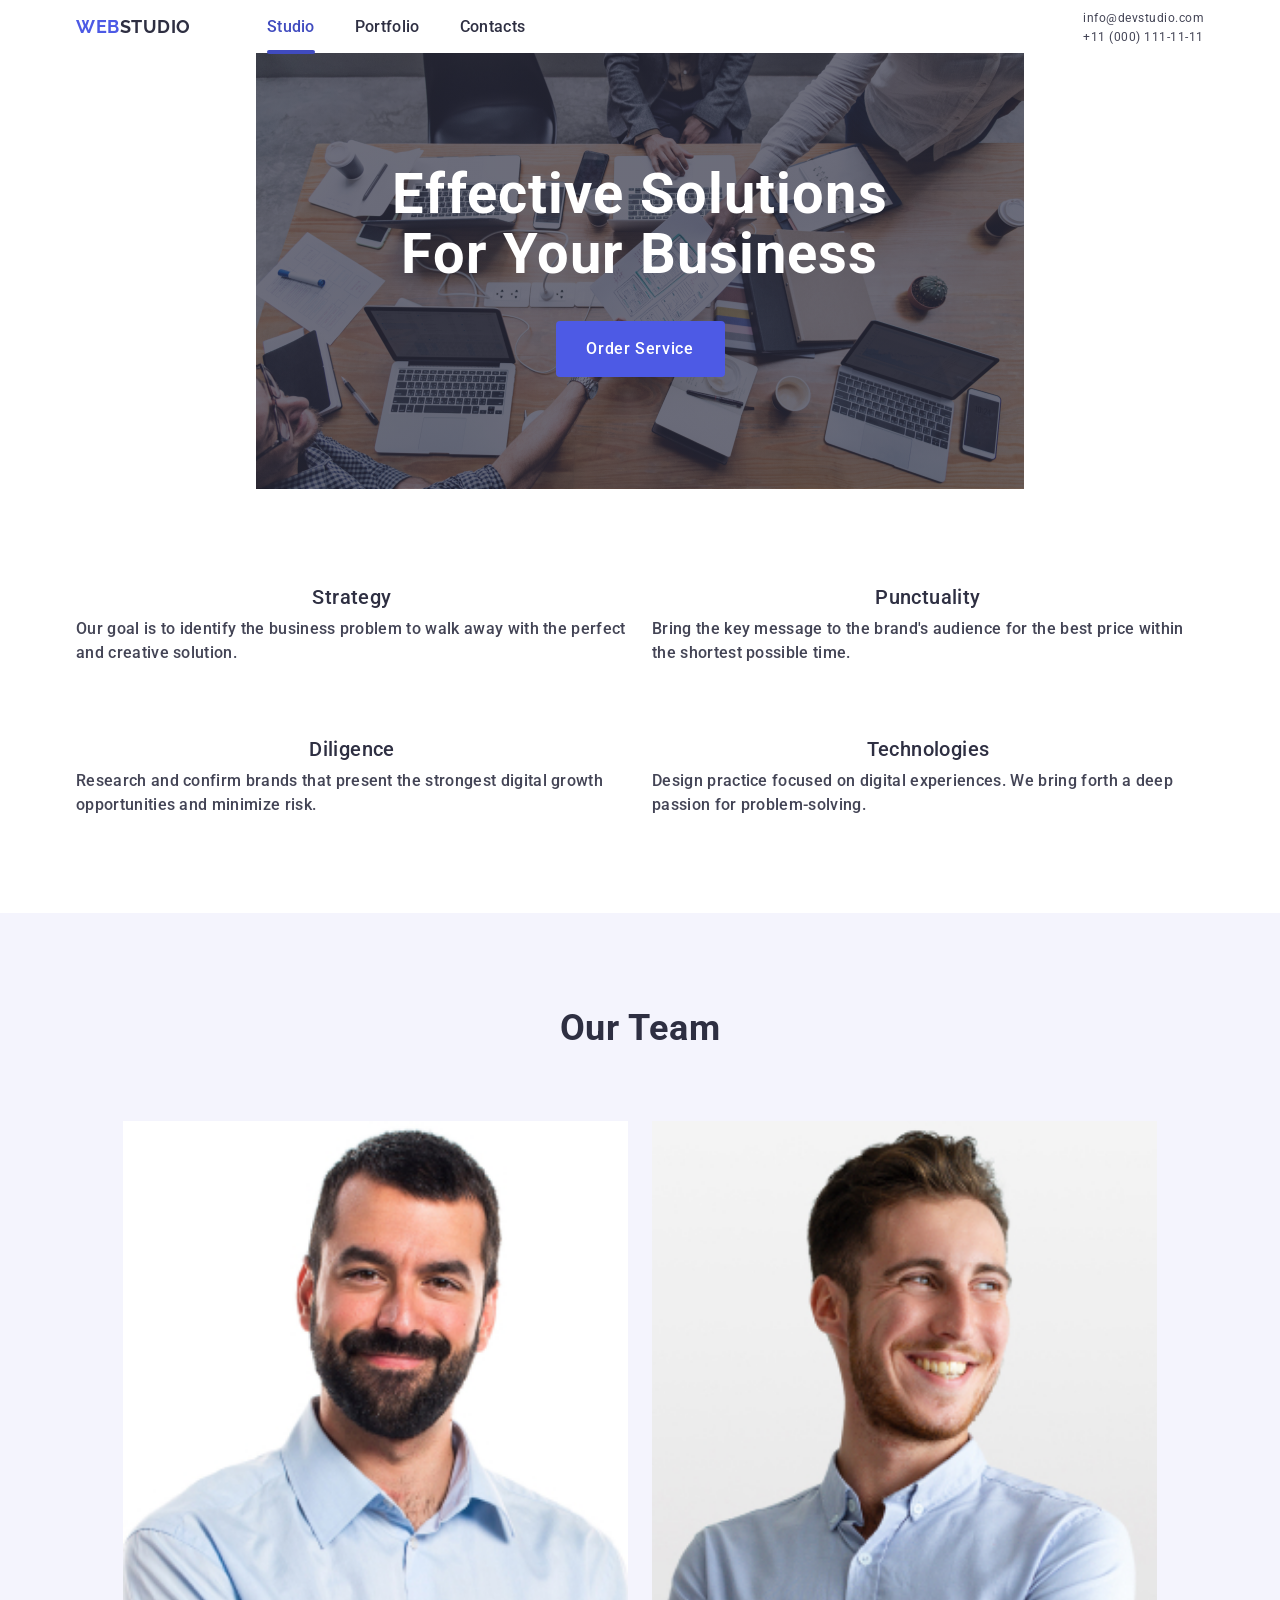
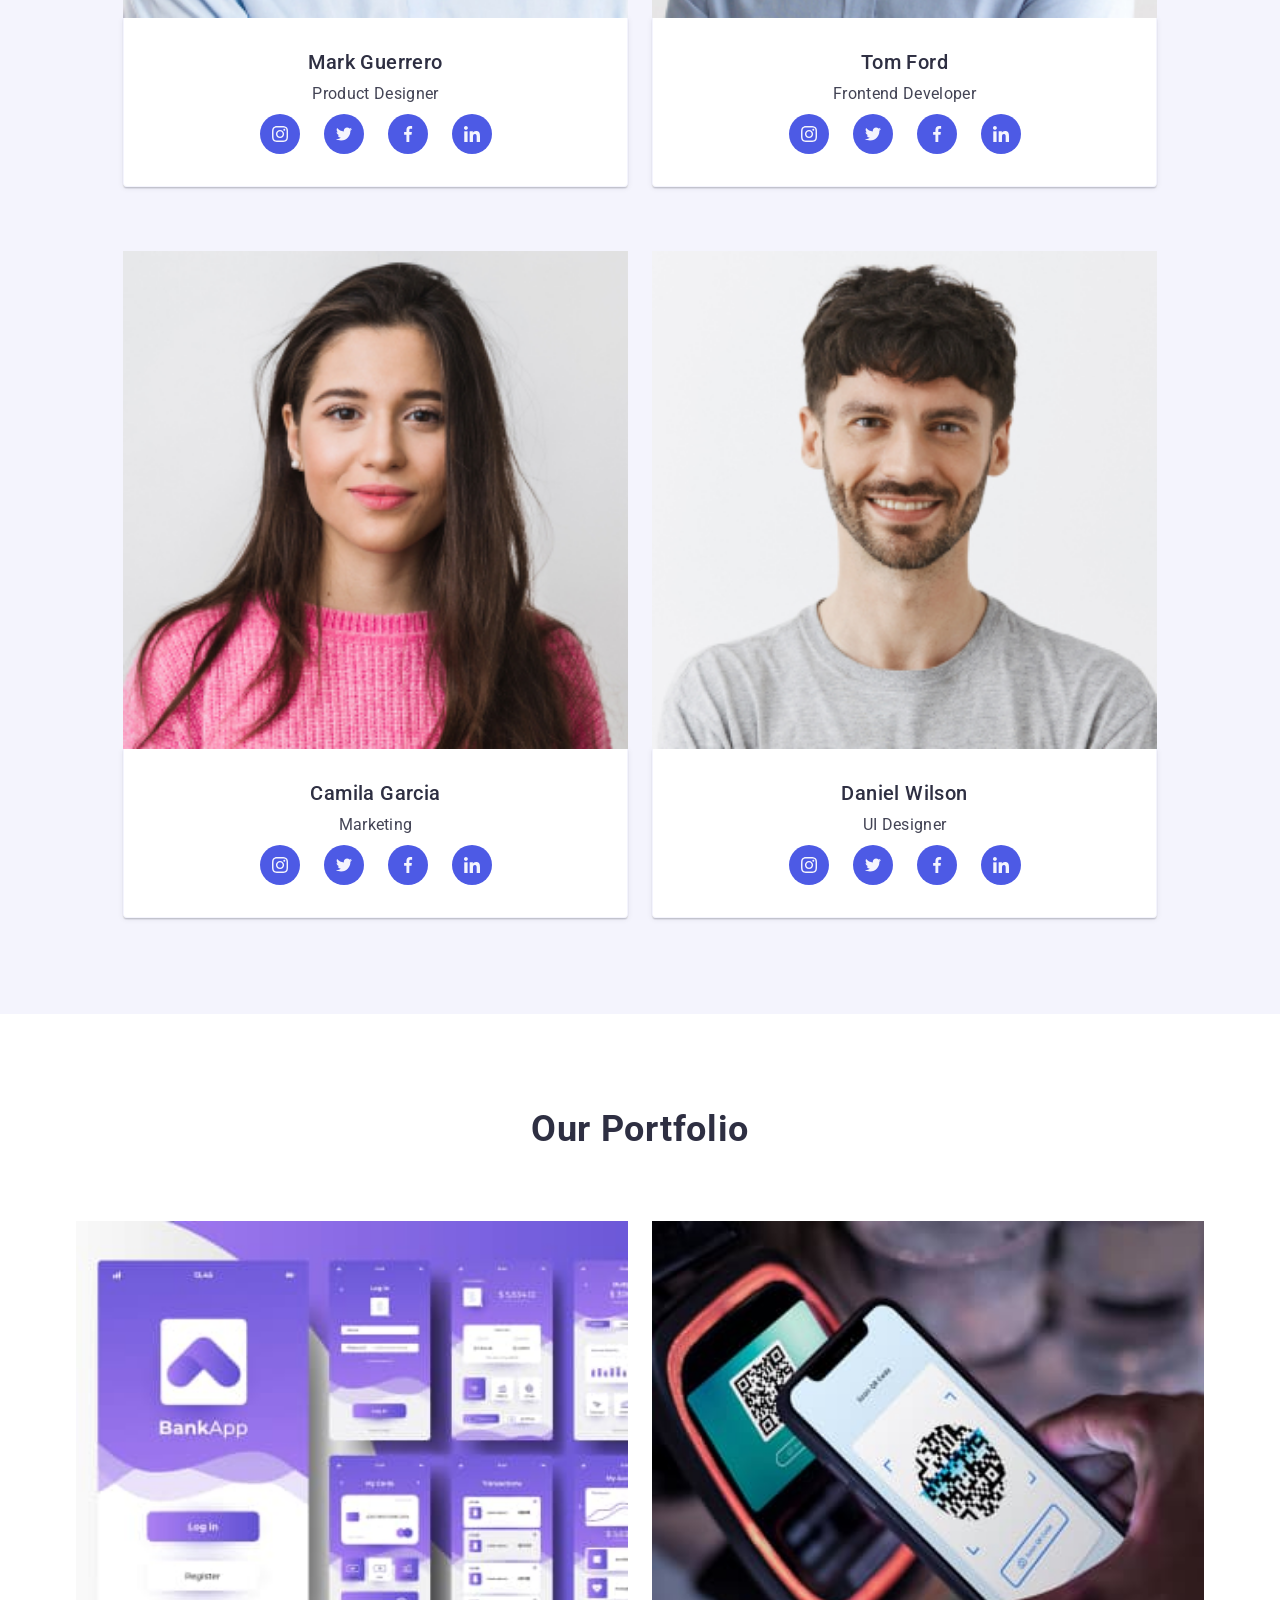
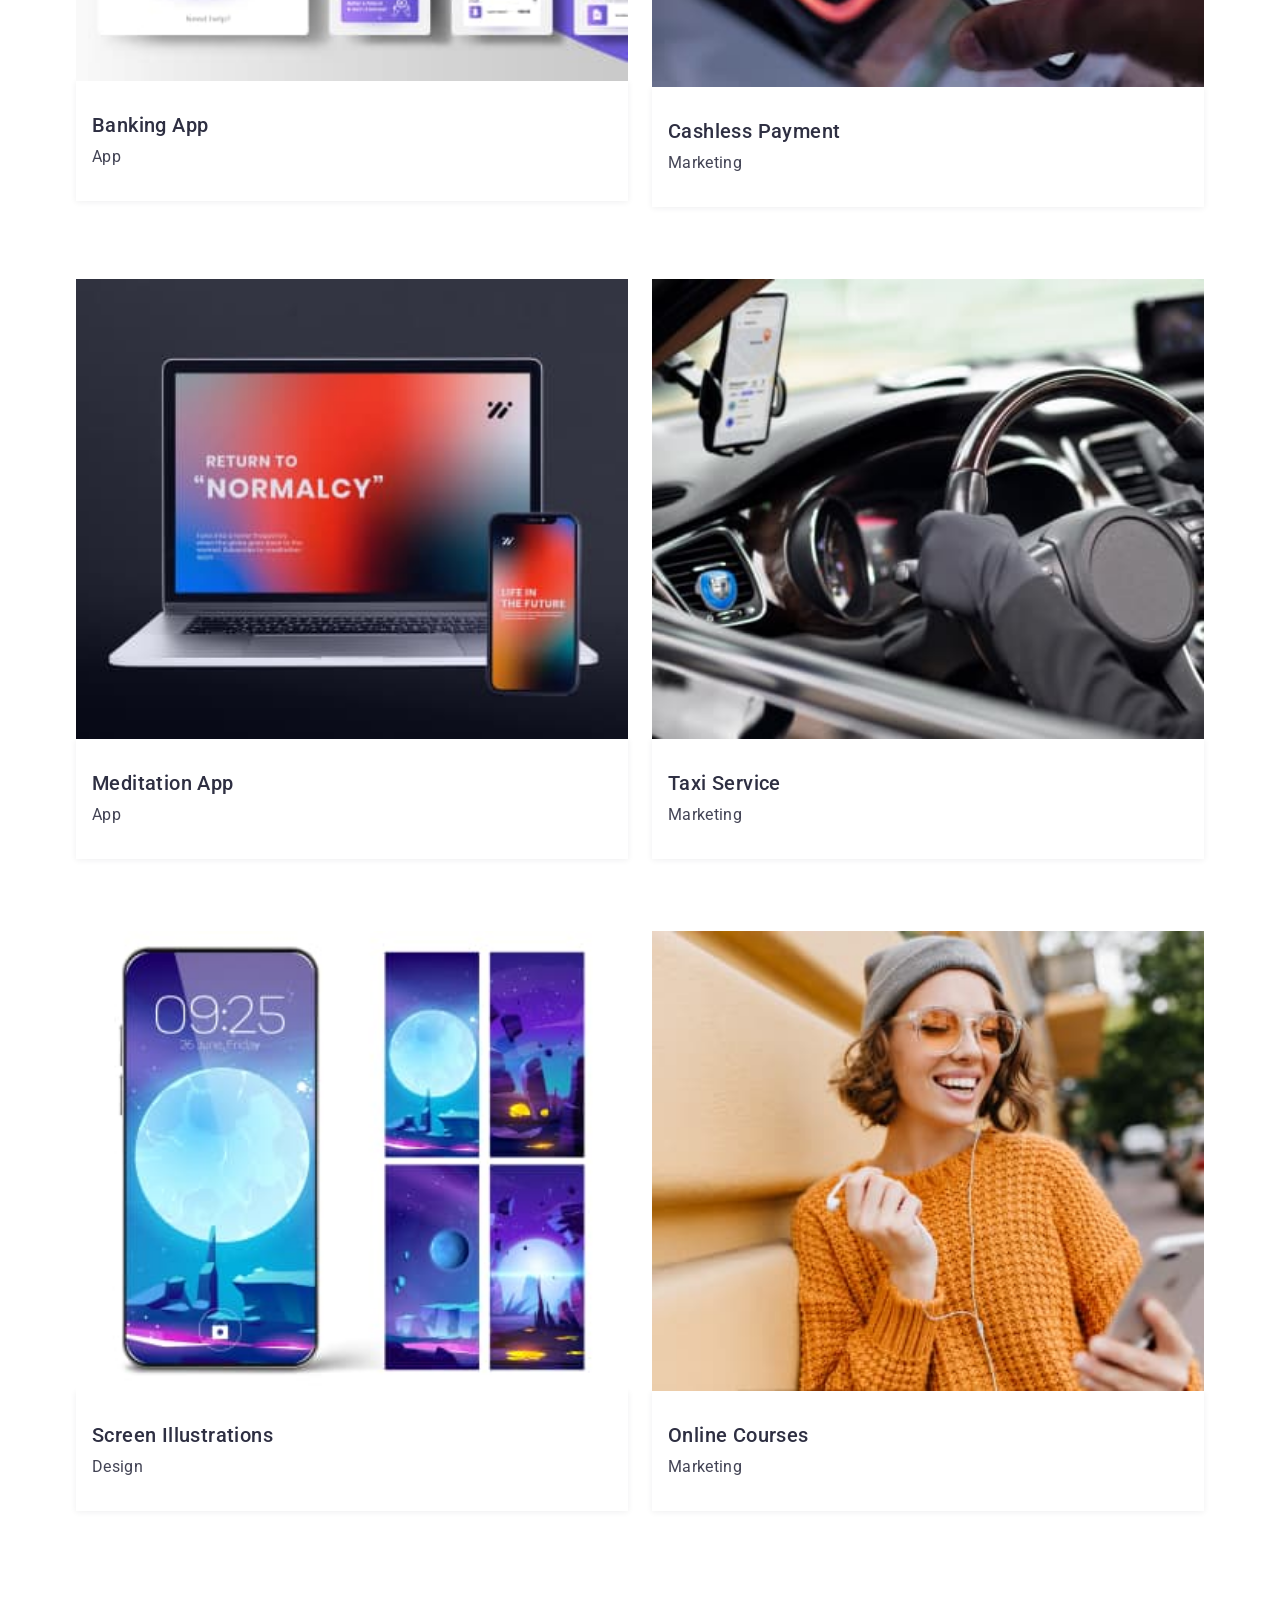
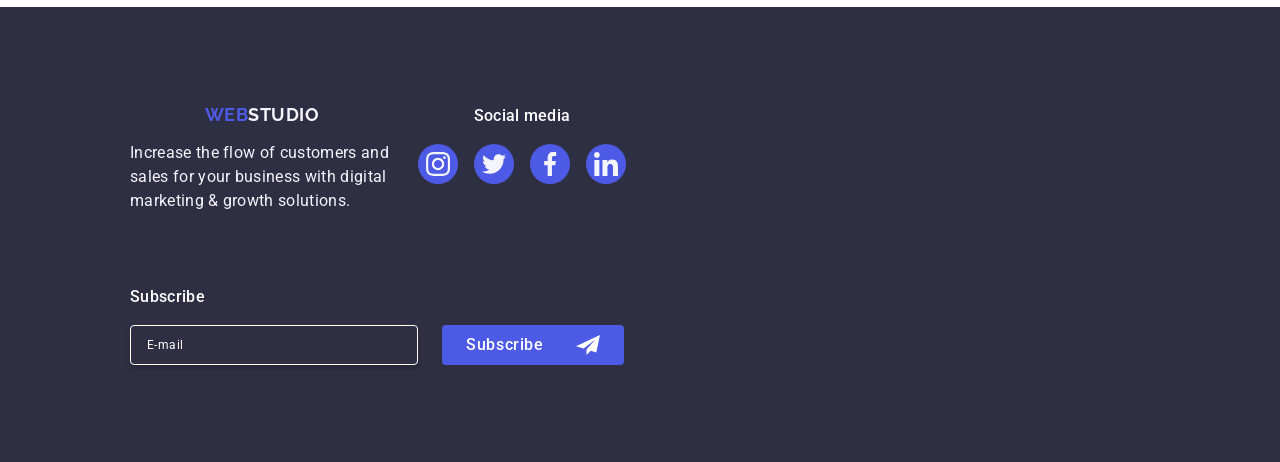
==== commit ac888621: "GitH1" ====
--- a/index.html
+++ b/index.html
@@ -130,7 +130,7 @@
         </div>
       </section>
       <section class="section-auor">
-        <div class="two container">
+        <div class="container">
           <h2 class="visually-hidden">Auor</h2>
           <ul class="ul-list">
             <li class="li-list">
@@ -185,11 +185,17 @@
         </div>
       </section>
       <section class="section-ourteam">
-        <div class="container">
+        <div class="container ourt">
           <h2 class="second-heading">Our Team</h2>
-          <ul class="ul-list">
+          <ul class="ul-list ourteam">
             <li class="li-list time">
-              <img class="section-ourteam-img" src="./images/img1.jpg" alt="Man" width="264" height="260" />
+              <img
+                class="section-ourteam-img"
+                srcset="./images/img1-1x.jpg 1x, ./images/img1-@2x.jpg 2x"
+                src="./images/img1-1x.jpg"
+                alt="Photo Product Designer"
+                width="264"
+              />
               <div class="card-wrap">
                 <h3 class="third-heading">Mark Guerrero</h3>
                 <p class="section-ourteam-text">Product Designer</p>
@@ -226,7 +232,13 @@
               </div>
             </li>
             <li class="li-list time">
-              <img class="section-ourteam-img" src="./images/img2.jpg" alt="Man" width="264" height="260" />
+              <img
+                class="section-ourteam-img"
+                srcset="./images/img2-1x.jpg 1x, ./images/img2-@2x.jpg 2x"
+                src="./images/img2-1x.jpg"
+                alt="Photo Product Designer"
+                width="264"
+              />
               <div class="card-wrap">
                 <h3 class="third-heading">Tom Ford</h3>
                 <p class="section-ourteam-text">Frontend Developer</p>
@@ -263,12 +275,13 @@
               </div>
             </li>
             <li class="li-list time">
-              <img class="section-ourteam-img"
-                src="./images/img3.jpg"
-                alt="Woman"
-                width="264"
-                height="260"
-              />
+              <img
+              class="section-ourteam-img"
+              srcset="./images/img3-1x.jpg 1x, ./images/img3-@2x.jpg 2x"
+              src="./images/img3-1x.jpg"
+              alt="Photo Product Designer"
+              width="264"
+            />
               <div class="card-wrap">
                 <h3 class="third-heading">Camila Garcia</h3>
                 <p class="section-ourteam-text">Marketing</p>
@@ -305,7 +318,13 @@
               </div>
             </li>
             <li class="li-list time">
-              <img class="section-ourteam-img" src="./images/img4.jpg" alt="Man" width="264" height="260" />
+              <img
+              class="section-ourteam-img"
+              srcset="./images/img4-1x.jpg 1x, ./images/img4-@2x.jpg 2x"
+              src="./images/img4-1x.jpg"
+              alt="Photo Product Designer"
+              width="264"
+              />
               <div class="card-wrap">
                 <h3 class="third-heading">Daniel Wilson</h3>
                 <p class="section-ourteam-text">UI Designer</p>
@@ -350,12 +369,38 @@
           <ul class="ul-list">
             <li class="li-list">
               <div class="cover-wrap">
-                <img
-                  class="section-portfolio-ing"
-                  src="./images/BankingApp1.jpg"
-                  alt="Картинка"
-                  width="360"
-                />
+                <picture>
+                  <!-- Desktop screen -->
+                  <source
+                    media="(min-width: 1158px)"
+                    srcset="
+                      ./images/products/desktop-banking@1x.jpg 1x,
+                      ./images/products/desktop-banking@2x.jpg 2x
+                    "
+                  />
+                  <!-- Tablet screen -->
+                  <source
+                    media="(min-width: 768px)"
+                    srcset="
+                      ./images/products/tablet-banking@1x.jpg 1x,
+                      ./images/products/tablet-banking@2x.jpg 2x
+                    "
+                  />
+                  <!-- Mobile screen -->
+                  <source
+                    media="(max-width: 767px)"
+                    srcset="
+                      ./images/products/mobile-banking@1x.jpg 1x,
+                      ./images/products/mobile-banking@2x.jpg 2x
+                    "
+                  />
+                  <img
+                    class="section-portfolio-ing"
+                    src="./images/products/mobile-banking@1x.jpg"
+                    alt="Banking app"
+                    width="360"
+                  />
+                </picture>
                 <p class="cover-text">
                   14 Stylish and User-Friendly App Design Concepts · Task
                   Manager App · Calorie Tracker App · Exotic Fruit Ecommerce App
@@ -369,90 +414,225 @@
             </li>
             <li class="li-list">
               <div class="cover-wrap">
-                <img
-                  src="./images/CashlessPayment2.jpg"
-                  alt="Картинка"
-                  width="360"
-                />
+                <picture>
+                  <!-- Desktop screen -->
+                  <source
+                    media="(min-width: 1158px)"
+                    srcset="
+                      ./images/products/tablet-cashless@1x.jpg 1x,
+                      ./images/products/tablet-cashless@2x.jpg 2x
+                    "
+                  />
+                  <!-- Tablet screen -->
+                  <source
+                    media="(min-width: 768px)"
+                    srcset="
+                      ./images/products/tablet-cashless@1x.jpg 1x,
+                      ./images/products/tablet-cashless@2x.jpg 2x
+                    "
+                  />
+                  <!-- Mobile screen -->
+                  <source
+                    media="(max-width: 767px)"
+                    srcset="
+                      ./images/products/mobile-cashless@1x.jpg 1x,
+                      ./images/products/mobile-cashless@2x.jpg 2x
+                    "
+                  />
+                  <img
+                    class="section-portfolio-ing"
+                    src="./images/products/mobile-marketing@1x.jpg"
+                    alt="Cashless cashless-payment"
+                    width="360"
+                  />
+                </picture>
                 <p class="cover-text">
                   14 Stylish and User-Friendly App Design Concepts · Task
                   Manager App · Calorie Tracker App · Exotic Fruit Ecommerce App
                   · Cloud Storage App
                 </p>
               </div>
-              <div class="card-wrap">
+              <div class="portfolio-card-wrap">
                 <h3 class="portfolio-third-heading">Cashless Payment</h3>
                 <p class="portfolio-text">Marketing</p>
               </div>
             </li>
             <li class="li-list">
               <div class="cover-wrap">
-                <img
-                  src="./images/MeditaionApp3.jpg"
-                  alt="Картинка"
-                  width="360"
-                />
+                <picture>
+                  <!-- Desktop screen -->
+                  <source
+                    media="(min-width: 1158px)"
+                    srcset="
+                      ./images/products/desktop-app@1x.jpg 1x,
+                      ./images/products/desktop-app@2x.jpg 2x
+                    "
+                  />
+                  <!-- Tablet screen -->
+                  <source
+                    media="(min-width: 768px)"
+                    srcset="
+                      ./images/products/tablet-app@1x.jpg 1x,
+                      ./images/products/tablet-app@2x.jpg 2x
+                    "
+                  />
+                  <!-- Mobile screen -->
+                  <source
+                    media="(max-width: 767px)"
+                    srcset="
+                      ./images/products/mobile-app@1x.jpg 1x,
+                      ./images/products/mobile-app@2x.jpg 2x
+                    "
+                  />
+                  <img
+                    class="section-portfolio-ing"
+                    src="./images/products/mobile-app@1x.jpg"
+                    alt="Meditation app"
+                    width="360"
+                  />
+                </picture>
                 <p class="cover-text">
                   14 Stylish and User-Friendly App Design Concepts · Task
                   Manager App · Calorie Tracker App · Exotic Fruit Ecommerce App
                   · Cloud Storage App
                 </p>
               </div>
-              <div class="card-wrap">
+              <div class="portfolio-card-wrap">
                 <h3 class="portfolio-third-heading">Meditation App</h3>
                 <p class="portfolio-text">App</p>
               </div>
             </li>
             <li class="li-list">
               <div class="cover-wrap">
-                <img
-                  src="./images/TaxiService4.jpg"
-                  alt="Картинка"
-                  width="360"
-                />
+                <picture>
+                  <!-- Desktop screen -->
+                  <source
+                    media="(min-width: 1158px)"
+                    srcset="
+                      ./images/products/desktop-taxi@1x.jpg 1x,
+                      ./images/products/desktop-taxi@2x.jpg 2x
+                    "
+                  />
+                  <!-- Tablet screen -->
+                  <source
+                    media="(min-width: 768px)"
+                    srcset="
+                      ./images/products/tablet-taxi@1x.jpg 1x,
+                      ./images/products/tablet-taxi@2x.jpg 2x
+                    "
+                  />
+                  <!-- Mobile screen -->
+                  <source
+                    media="(max-width: 767px)"
+                    srcset="
+                      ./images/products/mobile-taxi@1x.jpg 1x,
+                      ./images/products/mobile-taxi@2x.jpg 2x
+                    "
+                  />
+                  <img
+                    class="section-portfolio-ing"
+                    src="./images/products/mobile-taxi@1x.jpg"
+                    alt="Taxi Service"
+                    width="360"
+                  />
+                </picture>
                 <p class="cover-text">
                   14 Stylish and User-Friendly App Design Concepts · Task
                   Manager App · Calorie Tracker App · Exotic Fruit Ecommerce App
                   · Cloud Storage App
                 </p>
               </div>
-              <div class="card-wrap">
+              <div class="portfolio-card-wrap">
                 <h3 class="portfolio-third-heading">Taxi Service</h3>
                 <p class="portfolio-text">Marketing</p>
               </div>
             </li>
             <li class="li-list">
               <div class="cover-wrap">
-                <img
-                  src="./images/ScreenIllustrations5.jpg"
-                  alt="Картинка"
-                  width="360"
-                />
+                <picture>
+                  <!-- Desktop screen -->
+                  <source
+                    media="(min-width: 1158px)"
+                    srcset="
+                      ./images/products/desktop-design@1x.jpg 1x,
+                      ./images/products/desktop-design@2x.jpg 2x
+                    "
+                  />
+                  <!-- Tablet screen -->
+                  <source
+                    media="(min-width: 768px)"
+                    srcset="
+                      ./images/products/tablet-design@1x.jpg 1x,
+                      ./images/products/tablet-design@2x.jpg 2x
+                    "
+                  />
+                  <!-- Mobile screen -->
+                  <source
+                    media="(max-width: 767px)"
+                    srcset="
+                      ./images/products/mobile-design@1x.jpg 1x,
+                      ./images/products/mobile-design@2x.jpg 2x
+                    "
+                  />
+                  <img
+                    class="section-portfolio-ing"
+                    src="./images/products/mobile-design@1x.jpg"
+                    alt="Screen Illustrations"
+                    width="360"
+                  />
+                </picture>
                 <p class="cover-text">
                   14 Stylish and User-Friendly App Design Concepts · Task
                   Manager App · Calorie Tracker App · Exotic Fruit Ecommerce App
                   · Cloud Storage App
                 </p>
               </div>
-              <div class="card-wrap">
+              <div class="portfolio-card-wrap">
                 <h3 class="portfolio-third-heading">Screen Illustrations</h3>
                 <p class="portfolio-text">Design</p>
               </div>
             </li>
             <li class="li-list">
               <div class="cover-wrap">
-                <img
-                  src="./images/OnlineCourses6.jpg"
-                  alt="Картинка"
-                  width="360"
-                />
+                <picture>
+                  <!-- Desktop screen -->
+                  <source
+                    media="(min-width: 1158px)"
+                    srcset="
+                      ./images/products/desktop-marketing@1x.jpg 1x,
+                      ./images/products/desktop-marketing@2x.jpg 2x
+                    "
+                  />
+                  <!-- Tablet screen -->
+                  <source
+                    media="(min-width: 768px)"
+                    srcset="
+                      ./images/products/tablet-marketing@1x.jpg 1x,
+                      ./images/products/tablet-marketing@2x.jpg 2x
+                    "
+                  />
+                  <!-- Mobile screen -->
+                  <source
+                    media="(max-width: 767px)"
+                    srcset="
+                      ./images/products/mobile-marketing@1x.jpg 1x,
+                      ./images/products/mobile-marketing@2x.jpg 2x
+                    "
+                  />
+                  <img
+                    class="section-portfolio-ing"
+                    src="./images/products/mobile-marketing@1x.jpg"
+                    alt="Online Courses"
+                    width="360"
+                  />
+                </picture>
                 <p class="cover-text">
                   14 Stylish and User-Friendly App Design Concepts · Task
                   Manager App · Calorie Tracker App · Exotic Fruit Ecommerce App
                   · Cloud Storage App
                 </p>
               </div>
-              <div class="card-wrap">
+              <div class="portfolio-card-wrap">
                 <h3 class="portfolio-third-heading">Online Courses</h3>
                 <p class="portfolio-text">Marketing</p>
               </div>
@@ -463,6 +643,7 @@
     </main>
     <footer class="footer">
       <div class="container footer-global">
+        <div class="wrap-footer-content">
         <div class="footer-container">
           <a href="./index.html" class="basement-logo-web"
             >WEB<span class="basement-logo-studio">Studio</span></a
@@ -505,6 +686,7 @@
             </li>
           </ul>
         </div>
+      </div>
         <div class="subscribe-div">
           <p class="subscribe-paragraf">Subscribe</p>
           <form class="footer-form">
--- a/css/mobile.css
+++ b/css/mobile.css
@@ -184,11 +184,34 @@
 }
 
 /* ===>Перша секція<=== */
-  .hero-section {
+
+
+.hero-section {
+    background-color: #2e2f42;
     padding-top: 72px;
     padding-bottom: 72px;
-    background: #2E2F42;
-  }
+  
+    background-image: linear-gradient(
+    to bottom,
+    rgba(46, 47, 66, 0.7),
+    rgba(46, 47, 66, 0.7)),
+    url(../images/Dark-bg-mobile-1x.jpg);
+    background-repeat: no-repeat;
+    background-position: center;
+    background-size: cover;
+    margin: 0 auto;
+    max-width: 320px;
+}
+  
+@media screen and (min-resolution: 192dpi) {
+.hero-section {
+    background-image: linear-gradient(
+    to bottom,
+    rgba(46, 47, 66, 0.7),
+    rgba(46, 47, 66, 0.7)),
+    url(../images/Dark-bg-mobile-@2x.jpg);
+    }
+}
 
   .hero-header {
     color: #FFF;
@@ -469,6 +492,8 @@
     font-weight: 400;
     line-height: 1.50;
     letter-spacing: 0.02em;
+    width: 288px;
+    height: 72px;
 }
 
 .footer-icons {
@@ -514,11 +539,6 @@
     background-color: #31D0AA;
 } */
 
-.subscribe-div {
-    display: flex;
-    flex-direction: column;
-}
-
 .subscribe-paragraf {
     color: var(--white-color);
     font-size: 16px;
@@ -529,10 +549,6 @@
     text-align: center;
     margin-bottom: 16px;
 }
-
-/* .footer-form {
-    padding-bottom: 16px;
-} */
 
 .footer-form-input {
     width: 288px;
@@ -859,6 +875,37 @@
     gap: 40px;
 }
 
+.nav-link {
+    padding: 24px 0;
+    color: var(--coor-h2);
+    font-size: 16px;
+    font-style: normal;
+    font-weight: 500;
+    line-height: 1.5;
+    letter-spacing: 0.02em;
+}
+
+.nav-link:hover,
+.nav-link:focus {
+    color: #404bbf;
+}
+
+.active {
+    position: relative;
+    color: #404BBF;
+}
+
+.active::after {
+    position: absolute;
+    left: 0;
+    bottom: 6px;
+    content: '';
+    width: 100%;
+    height: 4px;
+    border-radius: 2px;
+    background-color: #404bbf;
+}
+
 .header-adress {
     display: flex;
 }
@@ -873,8 +920,184 @@
     align-items: center;
 }
 
-.nav-link {
-    padding: 24px 0;
-}
-
-}+
+.address-link {
+    color: var(--text-color);
+    font-size: 12px;
+    font-style: normal;
+    font-weight: 400;
+    line-height: 1.16;
+    letter-spacing: 0.04em;
+}
+
+/* ===>Перша секція<=== */
+
+.hero-section {
+padding-top: 112px;
+padding-bottom: 112px;
+
+background-image: linear-gradient(
+    to bottom,
+    rgba(46, 47, 66, 0.7),
+    rgba(46, 47, 66, 0.7)
+  ),
+  url(../images/Dark-bg-tablet-1x.jpg);
+background-repeat: no-repeat;
+background-position: center;
+background-size: cover;
+margin: 0 auto;
+max-width: 768px;
+}
+
+@media screen and (min-resolution: 192dpi) {
+.hero-section {
+  background-image: linear-gradient(
+      to bottom,
+      rgba(46, 47, 66, 0.7),
+      rgba(46, 47, 66, 0.7)
+    ),
+    url(../images/Dark-bg-tablet-@2x.jpg);
+}
+}
+
+.hero-header {
+    width: 496px;
+    height: auto;
+    color: var(--white-color);
+    text-align: center;
+    font-size: 56px;
+    font-style: normal;
+    font-weight: 700;
+    line-height: 1.07;
+    letter-spacing: 0.02em;
+    margin-bottom: 36px;
+}
+
+.ul-list {
+    flex-direction: row;
+    flex-wrap: wrap;
+    row-gap: 72px;
+    column-gap: 24px;
+  }
+
+.li-list {
+    width:calc((100% - 24px) / 2);
+  }
+
+.third-heading {
+    color: var(--coor-h2);
+    text-align: left;
+    font-size: 36px;
+    font-style: normal;
+    font-weight: 700;
+    line-height: 1.11;
+    letter-spacing: 0.02em;
+    text-transform: capitalize;
+    margin-bottom: 8px;
+}
+
+.section-auor-text {
+    color: var(--text-color);
+    font-size: 16px;
+    font-style: normal;
+    font-weight: 500;
+    line-height: 1.5;
+    letter-spacing: 0.02em;
+}
+
+/* ===>третя секція<=== */
+
+
+.section-ourteam {
+    padding: 96px 108px;
+}
+
+.ourt {
+    padding-left: 0px;
+    padding-right: 0px;
+}
+
+.ourteam {
+    flex-direction: row;
+    flex-wrap: wrap;
+    row-gap: 64px;
+    column-gap: 24px;
+}
+
+.third-heading {
+    text-align: center;
+    font-size: 20px;
+    font-weight: 500;
+    line-height: 1.2;
+    letter-spacing: 0.02em;
+}
+
+
+.card-wrap{
+    border-radius: 0px 0px 4px 4px;
+    background: var(--white-color);
+    box-shadow: 0px 2px 1px 0px rgba(46, 47, 66, 0.08), 0px 1px 1px 0px rgba(46, 47, 66, 0.16), 0px 1px 6px 0px rgba(46, 47, 66, 0.08);
+}
+
+/* ===>>section four portfolio<=== */
+
+.section-portfolio {
+    margin-bottom: 0px;
+}
+
+
+/*===> Footer<=== */
+
+.footer {
+    /* padding-right: ; */
+    padding-left: 108px ;
+}
+
+.footer-container {
+    margin-bottom: 0;
+}
+
+.footer-icons {
+    margin-bottom: 0;
+}
+
+.wrap-footer-content {
+    display: flex;
+    gap: 24px;  
+    margin-bottom: 72px;
+}
+
+.basement-text {
+    width: 264px;
+}
+
+.subscribe-paragraf {
+    text-align: start;
+}
+
+.footer-form {
+    display: flex;
+    flex-direction: row;
+    align-items: center;
+    gap: 24px;
+    
+}
+
+.footer-form-submit {
+    margin: 0;
+}
+
+}
+
+
+@media screen and (min-width: 1158px) {
+
+.container {
+    max-width: 1158px;
+    padding: 0 15px;
+}
+
+
+
+
+}
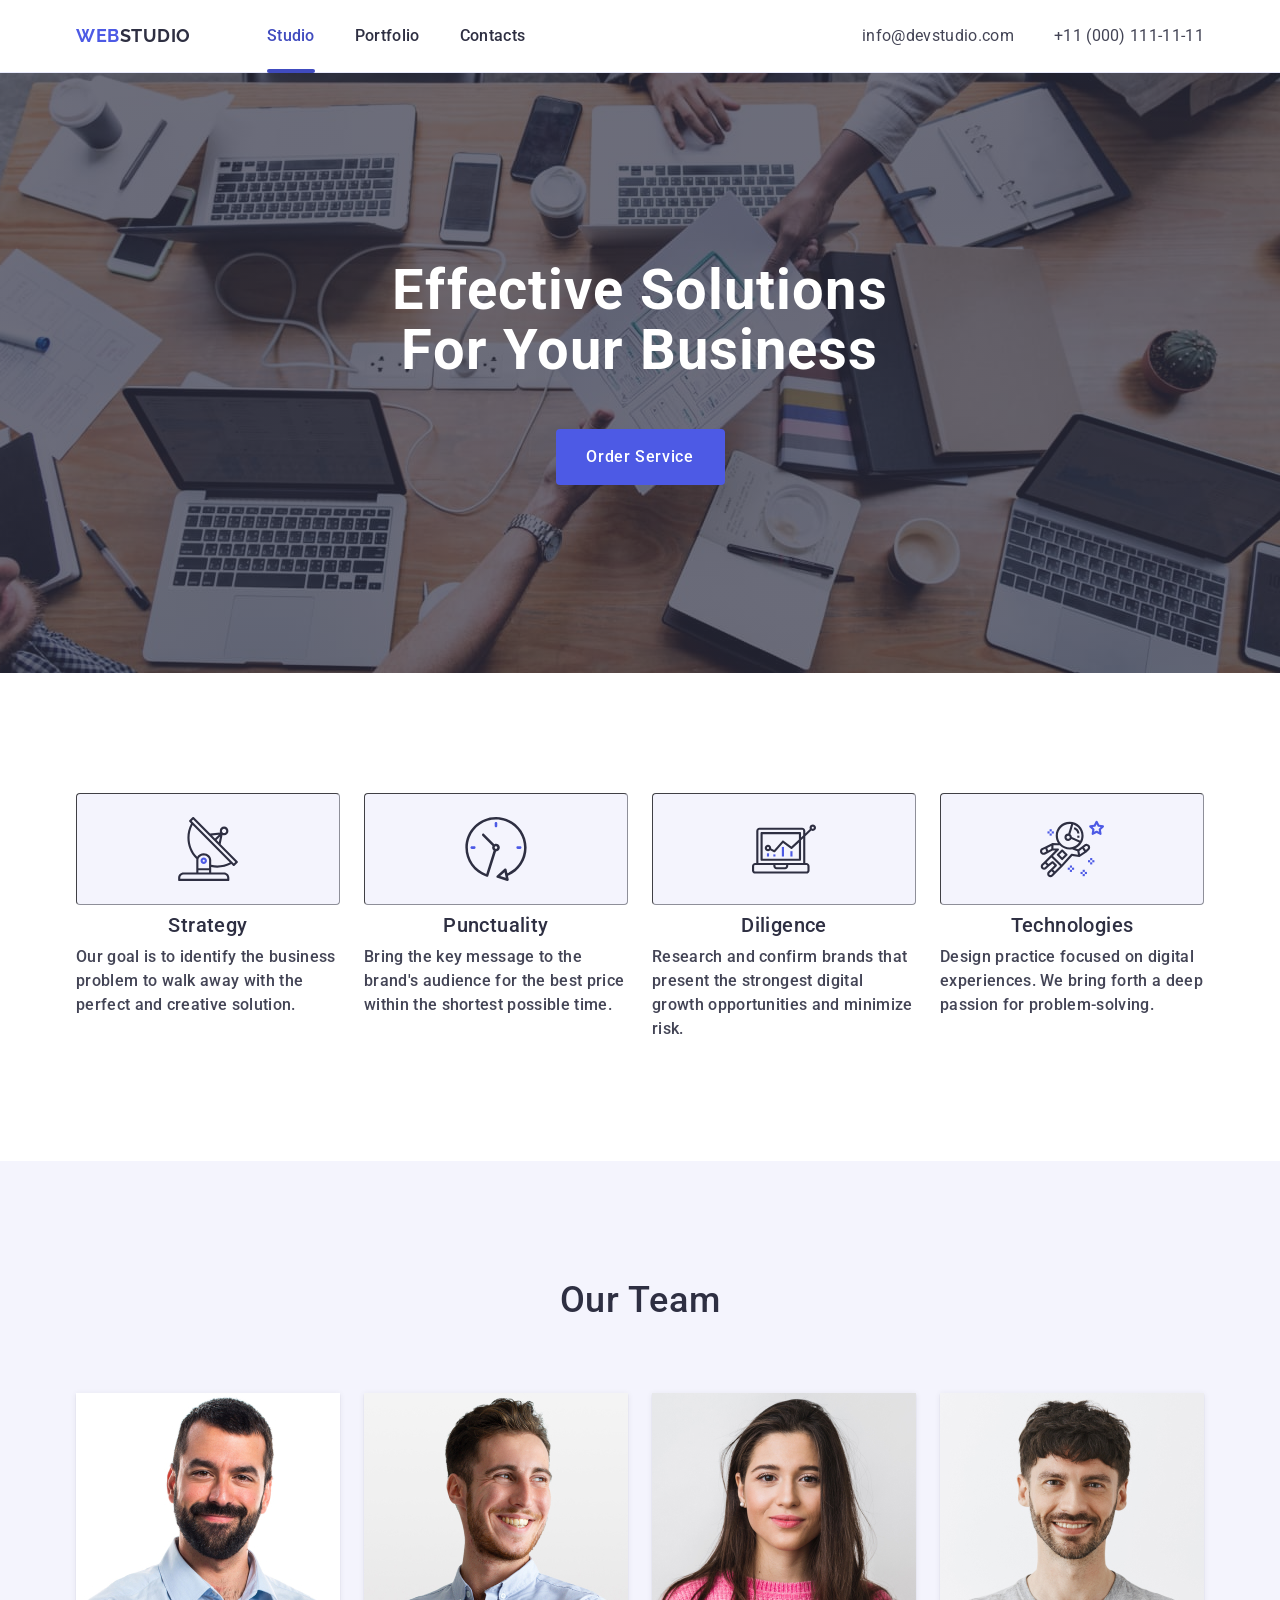
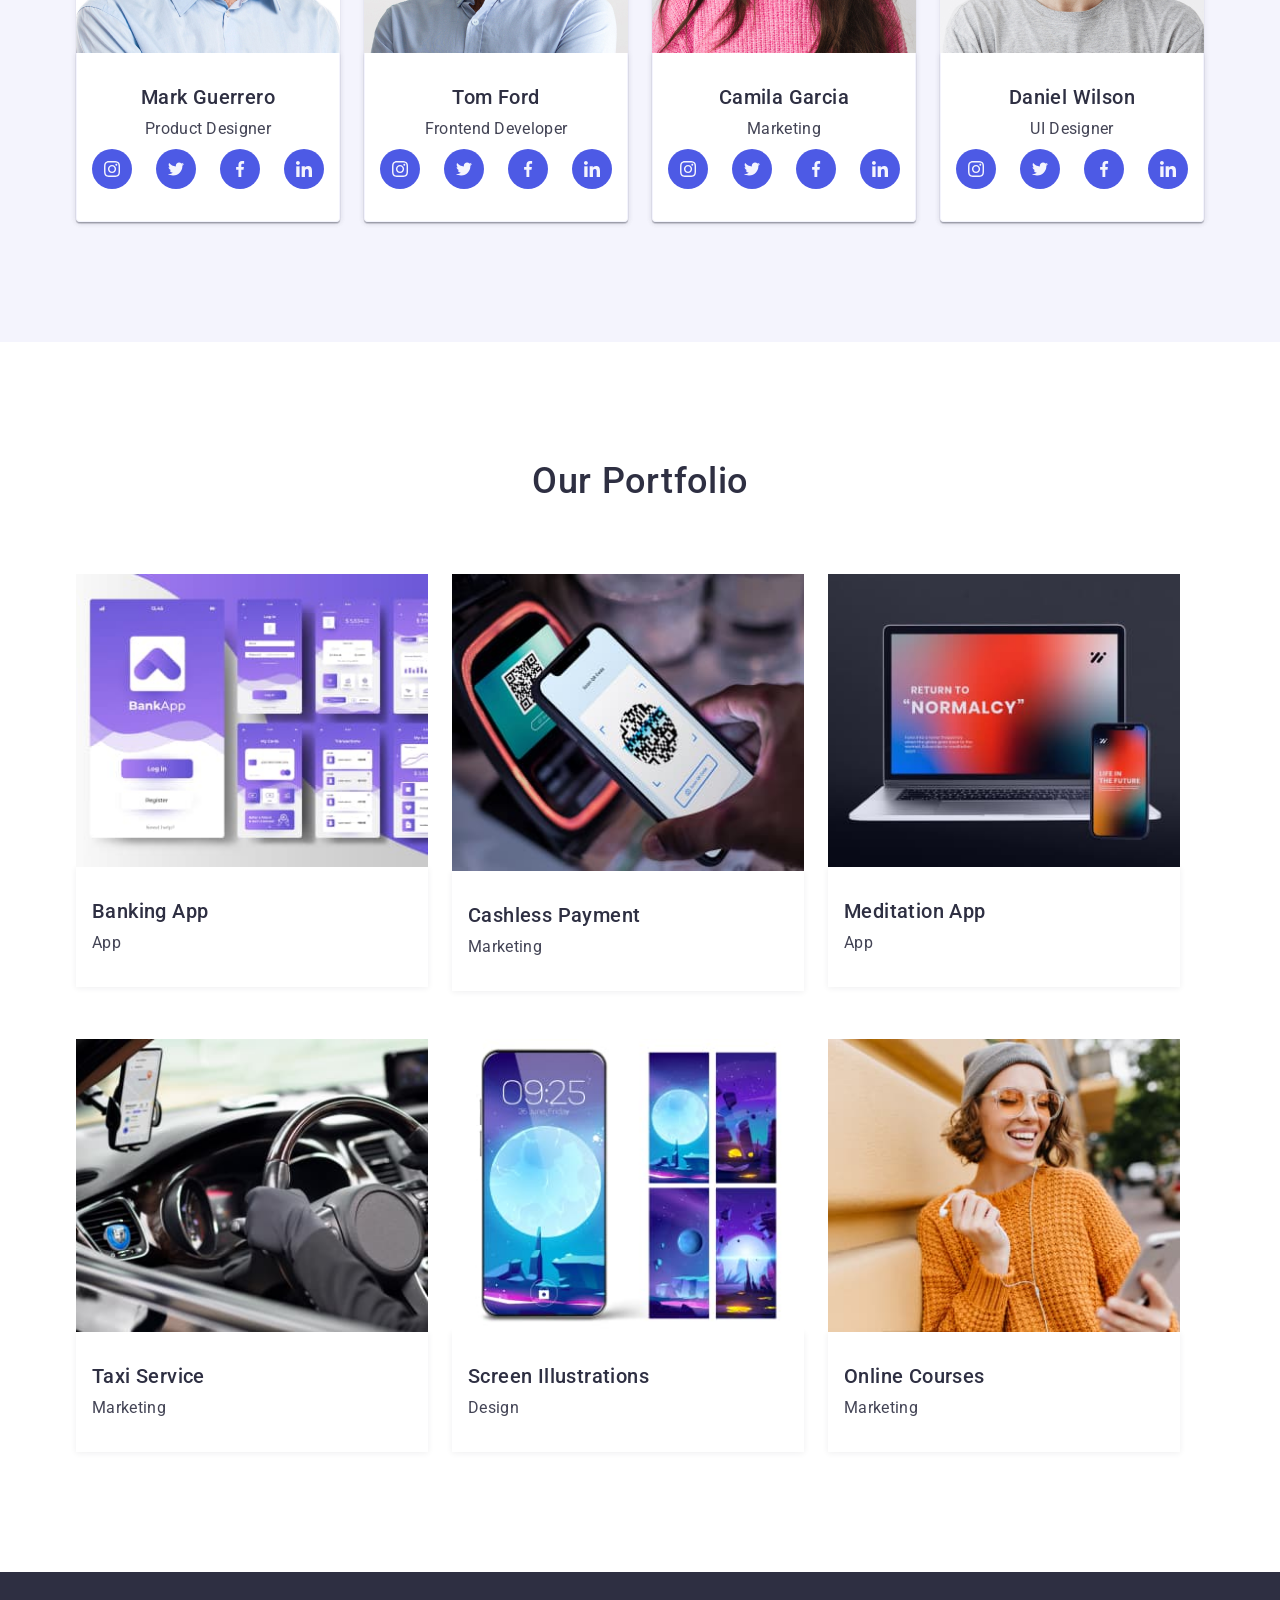
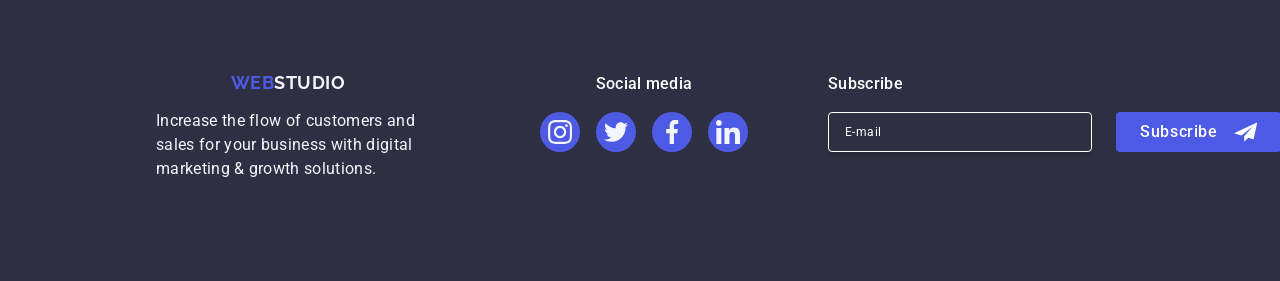
==== commit c2b6d47b: "rew7" ====
--- a/index.html
+++ b/index.html
@@ -366,8 +366,8 @@
       <section class="section-portfolio">
         <div class="container">
           <h2 class="second-heading">Our Portfolio</h2>
-          <ul class="ul-list">
-            <li class="li-list">
+          <ul class="ul-list portfolio">
+            <li class="li-list-portfolio">
               <div class="cover-wrap">
                 <picture>
                   <!-- Desktop screen -->
@@ -412,7 +412,7 @@
                 <p class="portfolio-text">App</p>
               </div>
             </li>
-            <li class="li-list">
+            <li class="li-list-portfolio">
               <div class="cover-wrap">
                 <picture>
                   <!-- Desktop screen -->
@@ -457,7 +457,7 @@
                 <p class="portfolio-text">Marketing</p>
               </div>
             </li>
-            <li class="li-list">
+            <li class="li-list-portfolio">
               <div class="cover-wrap">
                 <picture>
                   <!-- Desktop screen -->
@@ -502,7 +502,7 @@
                 <p class="portfolio-text">App</p>
               </div>
             </li>
-            <li class="li-list">
+            <li class="li-list-portfolio">
               <div class="cover-wrap">
                 <picture>
                   <!-- Desktop screen -->
@@ -547,7 +547,7 @@
                 <p class="portfolio-text">Marketing</p>
               </div>
             </li>
-            <li class="li-list">
+            <li class="li-list-portfolio">
               <div class="cover-wrap">
                 <picture>
                   <!-- Desktop screen -->
@@ -592,7 +592,7 @@
                 <p class="portfolio-text">Design</p>
               </div>
             </li>
-            <li class="li-list">
+            <li class="li-list-portfolio">
               <div class="cover-wrap">
                 <picture>
                   <!-- Desktop screen -->
@@ -775,7 +775,7 @@
                     <svg class="check-svg" width="10" height="8">
                         <use href="./images/icons.svg#icon-checkmark"></use>
                     </svg>
-                </span><span> accept the terms and conditions of the
+                </span><span> I accept the terms and conditions of the
                 <a href="" class="privacy-href">Privacy Policy</a>
               </span>
             </label>
--- a/css/mobile.css
+++ b/css/mobile.css
@@ -774,7 +774,7 @@
     overflow: hidden;
 }
 
-.form-check-label {
+/* .form-check-label {
     display: flex;
     align-items: center;
     justify-content: space-between;
@@ -782,7 +782,7 @@
     line-height: 1.17;
     letter-spacing: 0.04em;
     color: var(--label-color);
-}
+} */
 
 .form-check-label {
     font-size: 12px;
@@ -1087,6 +1087,242 @@
     margin: 0;
 }
 
+.modal {
+    position: absolute;
+    padding: 72px 24px 24px;
+    top: 50%;
+    left: 50%;
+    width: 408px;
+    min-height: 584px;
+    background-color: #fcfcfc;
+    border-radius: 4px;
+    transform: translate(-50%, -50%) scale(1);
+    transition: transform 250ms cubic-bezier(0.4, 0, 0.2, 1);
+    box-shadow: 0px 1px 1px rgba(0, 0, 0, 0.14), 0px 1px 3px rgba(0, 0, 0, 0.12), 0px 2px 1px rgba(0, 0, 0, 0.2);
+    transition: transform 250ms cubic-bezier(0.4, 0, 0.2, 1);
+}
+
+.modal-close-btn {
+    position: absolute;
+    top: 24px;
+    right: 24px;
+    width: 24px;
+    height: 24px;
+    border-radius: 50%;
+    display: flex;
+    align-items: center;
+    justify-content: center;
+    background-color: #e7e9fc;
+    border: 1px solid rgba(0, 0, 0, 0.1);
+    padding: 0;
+    cursor: pointer;
+    transition: background-color 250ms cubic-bezier(0.4, 0, 0.2, 1), border 250ms cubic-bezier(0.4, 0, 0.2, 1);
+}
+
+
+.modal-close-btn:hover,
+.modal-close-btn:focus {
+    background-color: #404BBF;
+    border: none;
+}
+
+.modal-close-icon {
+    transition: fill 250ms cubic-bezier(0.4, 0, 0.2, 1); 
+}
+
+.modal-close-btn:hover > .modal-close-icon,
+.modal-close-btn:focus > .modal-close-icon {
+    fill: #ffffff;
+}
+
+.modal-paragraf {
+    margin-bottom: 16px;
+    min-width: 360px;
+    color: #2E2F42;
+    text-align: center;
+    font-size: 16px;
+    font-weight: 500;
+    line-height: 1.5;
+    letter-spacing: 0.02em;
+    font-family: 'Roboto', sans-serif;
+    font-style: normal;
+}
+
+.modal-field {
+    width: 100%;
+    height: 100%;
+    top: 0;
+    margin-bottom: 8px;
+}
+
+.modal-lable {
+    font-size: 12px;
+    line-height: 1.17;
+    letter-spacing: 0.04em;
+    color: var(--label-color);
+    display: block;
+    margin-bottom: 4px
+}
+
+.modal-wrap {
+    position: relative;
+    margin-bottom: 8px;
+}
+
+.modal-input {
+    width: 100%;
+    height: 40px;
+    border: 1px solid rgba(46, 47, 66, 0.4);
+    border-radius: 4px;
+    background-color: transparent;
+    padding-left: 38px;
+    outline: transparent;
+    transition: border-color 250ms cubic-bezier(0.4, 0, 0.2, 1);
+}
+
+.modal-input:focus {
+    border-color: var(--icon-bg-color);
+  }
+
+.modal-input:focus + .modal-icons {
+    fill: var(--icon-bg-color);
+  }
+
+.modal-icons {
+    position: absolute;
+    left: 16px;
+    top: 50%;
+    transform: translateY(-50%);
+    transition: fill 250ms cubic-bezier(0.4, 0, 0.2, 1);
+    fill: #2E2F42;
+}
+
+.modal-field-area {
+    margin-bottom: 16px;
+}
+
+
+.form-div-label {
+    font-size: 12px;
+    line-height: 1.17;
+    letter-spacing: 0.04em;
+    color: var(--label-color);
+    display: block;
+    margin-bottom: 4px;
+}
+
+.form-textarea {
+    width: 100%;
+    height: 120px;
+    font-size: 12px;
+    line-height: 1.17;
+    letter-spacing: 0.04em;
+    color: rgba(46, 47, 66, 0.4);
+    border: 1px solid rgba(46, 47, 66, 0.4);
+    border-radius: 4px;
+    background-color: transparent;
+    padding: 8px 16px;
+    outline: transparent;
+    resize: none;
+    transition: border-color 250ms cubic-bezier(0.4, 0, 0.2, 1);
+}
+
+.form-textarea:focus {
+    /* border-color: var(--icon-bg-color); */
+    border-color: #4D5AE5; 
+  }
+
+.form-div-checkbox {
+    margin-bottom: 24px;
+}
+
+.visually-hidden {
+    position: absolute;
+    width: 1px;
+    height: 1px;
+    margin: -1px;
+    border: 0;
+    padding: 0;
+    white-space: nowrap;
+    clip-path: inset(100%);
+    clip: rect(0 0 0 0);
+    overflow: hidden;
+}
+
+.form-check-label {
+    font-size: 12px;
+    line-height: 1.17;
+    letter-spacing: 0.04em;
+    color: var(--label-color);
+}
+
+.check-label-span {
+    width: 16px;
+    height: 16px;
+    border: 1px solid rgba(46, 47, 66, 0.4);
+    border-radius: 2px;
+    transition: background-color 250ms cubic-bezier(0.4, 0, 0.2, 1), border 250ms cubic-bezier(0.4, 0, 0.2, 1), fill 250ms cubic-bezier(0.4, 0, 0.2, 1);
+    display: inline-flex;
+    align-items: center;
+    justify-content: center;
+    fill: transparent;
+    margin-right: 8px;
+}
+
+.privacy-href {
+    color: #4d5ae5;;
+    display: inline-block;
+}
+
+.input-place-check {
+    width: 100%;
+}
+
+.input-place-check:focus {
+    border-color: #4D5AE5;
+}
+
+.input-place-check:checked + .user-privacy .privacy-href {
+    background-color: var(--label-check-color);
+    border: none;
+    fill: var(--svg-fill-color);
+  }
+
+.input-place-check:checked+.form-check-label .check-label-span {
+    background-color: var(--label-check-color);
+    border: none;
+    fill: var(--svg-fill-color);
+}
+
+.form-button-submit {
+    display: block;
+    min-width: 169px;
+    height: 56px;
+    font-family: "Roboto", sans-serif;
+    font-size: 16px;
+    font-weight: 500;
+    line-height: 1.5;
+    letter-spacing: 0.04em;
+    color: #ffffff;
+    cursor: pointer;
+    background-color: #4D5AE5;
+    border: none;
+    border-radius: 4px;
+    margin-left: auto;
+    margin-right: auto;
+    box-shadow: 0 4px 4px 0 rgba(0, 0, 0, 0.15);
+    transition: background-color 250ms cubic-bezier(0.4, 0, 0.2, 1);
+}
+
+.form-button-submit:hover,
+.form-button-submit:focus {
+    background-color: #404bbf;
+    border: none;
+    fill: #ffffff
+}
+
+
+
 }
 
 
@@ -1097,7 +1333,548 @@
     padding: 0 15px;
 }
 
-
-
-
-}
+.header {
+    border-bottom: 1px solid #E7E9FC;
+    background: var(--WHITE, #FFF);
+    box-shadow: 0px 2px 1px rgba(46, 47, 66, 0.08), 0px 1px 1px rgba(46, 47, 66, 0.16), 0px 1px 6px rgba(46, 47, 66, 0.08);
+}
+
+.container {
+    max-width: 1158px;
+    margin: 0 auto;
+    padding-left: 15px;
+    padding-right: 15px;    
+}
+
+.header-container {
+    display: flex;
+    align-items: center;
+}
+
+.navigation {
+    display: flex;
+    align-items: center;
+}
+
+.navigation a {
+    transition: color 250ms cubic-bezier(0.4, 0, 0.2, 1);
+}
+
+.nav-logo-web {
+    color: #4d5ae5;
+    font-family: 'Raleway', sans-serif;
+    font-size: 18px;
+    font-weight: 700;
+    line-height: 1.17;
+    letter-spacing: 0.03em;
+    text-transform: uppercase;
+    margin-right: 76px;
+}
+
+.nav-logo-studio {
+    color: #2E2F42;
+}
+
+.nav-list {
+    display: flex;
+    gap: 40px;
+}
+
+.nav-link {
+    color: #2E2F42;
+    font-size: 16px;
+    font-weight: 500;
+    line-height: 1.50;
+    letter-spacing: 0.02em;
+    padding: 24px 0;
+    display: block;
+    
+}
+
+.nav-link:hover,
+.nav-link:focus {
+    color: #404bbf;
+}
+
+.active {
+    position: relative;
+    color: #404BBF;
+}
+
+.active::after {
+    position: absolute;
+    left: 0;
+    bottom: -1px;
+    content: '';
+    width: 100%;
+    height: 4px;
+    border-radius: 2px;
+    background-color: #404bbf;
+}
+
+.address {
+    font-style: normal;
+    margin-left: auto;
+}
+
+.address-list {
+    display: flex;
+    gap: 40px;
+    transition: olor 250ms cubic-bezier(0.4, 0, 0.2, 1);
+}
+
+.address-link {
+    color: #434455;
+    font-size: 16px;
+    line-height: 1.50;
+    letter-spacing: 0.02em;
+    transition: color 250ms cubic-bezier(0.4, 0, 0.2, 1);
+}
+
+.address-link:hover,
+.address-link:focus {
+    color: #404bbf;
+}
+
+.hero-section {
+    max-width: 1440px;
+    background: #2E2F42;
+    padding: 188px 0;
+    background-image: linear-gradient(rgba(46, 47, 66, 0.7), rgba(46, 47, 66, 0.7)), url(../images/people-office1.jpg);
+    background-repeat: no-repeat;
+    background-position: center;
+    background-size: cover;
+    margin: 0 auto;
+} 
+
+.hero-header {
+    color: #FFF;
+    text-align: center;
+    font-size: 56px;
+    line-height: 1.07;
+    letter-spacing: 0.02em;
+    height: 120px;
+    max-width: 496px;
+    margin-left: auto;
+    margin-right: auto;
+    margin-bottom: 48px;
+}
+
+.button {
+    color: #FFFFFF;
+    font-size: 16px;
+    font-weight: 500;
+    line-height: 1.50;
+    letter-spacing: 0.04em;
+    background: var(--button-text-color);
+    cursor: pointer;
+    display: block;
+    min-width: 169px;
+    height: 56px;
+    border-radius: 4px;
+    border: none;
+    margin-left: auto;
+    margin-right: auto;
+    transition: background-color 250ms cubic-bezier(0.4, 0, 0.2, 1);
+}
+
+.button:hover, 
+.button:focus {
+    background-color: #404bbf;
+}
+
+.section-auor {
+    background: #FFF;
+    padding: 120px 0 120px;
+}
+
+.card-wrap {
+    text-align: center;
+    padding: 32px 0 32px;
+}
+
+.section-portfolio .ul-list {
+    row-gap: 48px;
+}
+
+.section-portfolio .card-wrap {
+    padding: 32px 16px;
+    text-align: start;
+    border: 1px solid #e7e9fc;
+    border-top: none;
+}
+
+.visually-hidden {
+    position: absolute;
+    width: 1px;
+    height: 1px;
+    margin: -1px;
+    border: 0;
+    padding: 0;
+    white-space: nowrap;
+    clip-path: inset(100%);
+    clip: rect(0 0 0 0);
+    overflow: hidden;
+}
+
+.ul-list {
+    display: flex;
+    gap: 24px;
+    flex-wrap: wrap;
+}
+
+.time {
+    background-color:  #FFF;
+    box-shadow: 0px 2px 1px 0px rgba(46, 47, 66, 0.08), 0px 1px 1px 0px rgba(46, 47, 66, 0.16), 0px 1px 6px 0px rgba(46, 47, 66, 0.08);
+} 
+
+.icon-a:hover,
+.icon-a:focus {
+    background-color: #404bbf;
+}
+
+.icon-container {
+    display: flex;
+    align-items: center;
+    justify-content: center;
+    height: 112px;
+    background-color: #f4f4fd;
+    border-radius: 4px;
+    margin-bottom: 8px;
+    border: 1px inset #8E8F99;
+}
+
+.time {
+    background-color: #FFFFFF;
+    border-radius: 0px 0px 4px 4px;
+}
+
+.third-heading {
+    color: #2E2F42;
+    font-size: 20px;
+    font-weight: 500;
+    line-height: 1.20;
+    letter-spacing: 0.02em;
+    margin-bottom: 8px;
+}
+
+.section-auor-text {
+    color: #434455;
+    font-size: 16px;
+    line-height: 1.50;
+    letter-spacing: 0.02em;
+}
+
+.section-ourteam {
+    background: #F4F4FD;
+    padding: 120px 0;
+}
+
+.second-heading {
+    color: #2E2F42;
+    text-align: center;
+    font-size: 36px;
+    font-weight: 500;
+    line-height: 1.11;
+    letter-spacing: 0.02em;
+    text-transform: capitalize;
+    margin-bottom: 72px;
+}
+
+.section-ourteam-text {
+    color: #434455;
+    font-size: 16px;
+    line-height: 1.50;
+    letter-spacing: 0.02em;
+}
+
+.icon-list {
+    display: flex;
+    justify-content: center;
+    gap: 24px;
+}
+
+.icon-list-item {
+    width: 40px;
+    height: 40px;
+}
+
+.icon-a {
+    background-color: #4D5AE5;
+    border-radius: 50%;
+    width: 100%;
+    height: 100%;
+    display: flex;
+    align-items: center;
+    justify-content: center;
+    transition: background-color 250ms cubic-bezier(0.4, 0, 0.2, 1);
+}
+
+.svg {
+    fill: var(--svg-fill-color);
+    /* margin-: 16px;  */
+}
+
+.section-portfolio {
+    color: #F4F4FD;
+    padding: 120px 0;
+}
+
+.portfolio {
+    display: flex;
+    flex-wrap: wrap;
+}
+
+.li-list-portfolio {
+    width: calc((100% - 3 * 24px) / 3);
+}
+
+.li-list {
+    flex-basis: calc((100% - 3 * 24px) / 4); 
+    transition: box-shadow 250ms cubic-bezier(0.4, 0, 0.2, 1);
+}
+
+.li-list-portfolio:hover {
+    box-shadow: 0px 1px 6px rgba(46, 47, 66, 0.08), 0px 1px 1px rgba(46, 47, 66, 0.16), 0px 2px 1px rgba(46, 47, 66, 0.08);
+}
+
+.li-list-portfolio:hover
+.cover-text {
+    transform: translateY(0%);
+}
+
+.cover-wrap {
+    position: relative;
+    overflow: hidden;
+}
+
+.cover-text {
+    display: block;
+    font-size: 16px;
+    line-height: 1.5;
+    letter-spacing: 0.02em;
+    color: var(--paragraf-text-color);
+    position: absolute;
+    top: 0;
+    background-color: var(--button-text-color);
+    height: 100%;
+    width: 100%;
+    padding: 40px 32px;
+    transform: translateY(100%);
+    transition: transform 250ms cubic-bezier(0.4, 0, 0.2, 1);
+}
+
+.portfolio-text {
+    color: #434455;
+    font-size: 16px;
+    line-height: 1.50;
+    letter-spacing: 0.02em;
+}
+
+.basement {
+    background: #2E2F42;
+    padding: 100px 0;
+}
+
+.basement-logo-web {
+    color: #4D5AE5;
+    font-family: 'Raleway', sans-serif;
+    font-size: 18px;
+    font-weight: 700;
+    line-height: 1.17;
+    letter-spacing: 0.03em;
+    text-transform: uppercase;
+    display: inline-block;
+}
+
+.basement a {
+    margin-bottom: 16px;
+}
+
+.footer {
+    padding: 100px 156px;
+}
+
+.footer-global {
+    display: flex;
+    gap: 80px;
+    padding: 0;
+}
+
+.wrap-footer-content {
+    gap: 120px;
+    margin: 0;
+}
+
+.basement-logo-studio {
+    color: #F4F4FD;
+    font-family: 'Raleway', sans-serif;
+    font-size: 18px;
+    font-weight: 700;
+    line-height: 1.17;
+    letter-spacing: 0.03em;
+    text-transform: uppercase;
+}
+
+.basement-text {
+    color: var(--paragraf-text-color);
+    font-size: 16px;
+    line-height: 1.50;
+    letter-spacing: 0.02em;
+    max-width: 264px;
+}
+
+/* .footer-icons {
+    width: 208px;
+    height: 80px;
+    flex-shrink: 0;
+} */
+
+ .food-icon-list-item {
+    width: 40px;
+    height: 40px;
+    
+}
+
+.footer-icons-text {
+    color: var(--WHITE, #FFF);
+    font-size: 16px;
+    font-style: normal;
+    font-weight: 500;
+    line-height: 1.5;
+    letter-spacing: 0.02em;
+    margin-bottom: 16px;
+}
+
+.food-icon-list {
+    display: flex;
+    gap: 16px;
+    
+}
+
+.icon-a-footer {
+    display: flex;
+    align-items: center;
+    justify-content: center;
+    width: 100%;
+    height: 100%;
+    background-color: var(--button-text-color);
+    border-radius: 50%;
+    transition: background-color 250ms cubic-bezier(0.4, 0, 0.2, 1);
+}
+
+.icon-a-footer:hover,
+.icon-a-footer:focus {
+    background-color: #31D0AA;
+}
+
+.subscribe-paragraf {
+    color: #FFFFFF;
+    font-size: 16px;
+    font-style: normal;
+    font-weight: 500;
+    line-height: 1.5;
+    letter-spacing: 0.02em;
+    margin-bottom: 16px;
+}
+
+.footer-form {
+    display: flex;
+    gap: 24px;
+}
+
+.footer-form-input {
+    width: 264px;
+    height: 40px;
+    border: 1px solid #FFFFFF;
+    color: #FFFFFF;
+    background-color: transparent;
+    font-size: 12px;
+    line-height: 2;
+    letter-spacing: 0.04em;
+    padding-left: 16px;
+    box-shadow: 0px 4px 4px 0px rgba(0, 0, 0, 0.15);
+    border-radius: 4px;
+}
+
+.footer-form-input::placeholder {
+color: #ffffff;
+}
+
+.footer-form-submit {
+    min-width: 165px; 
+    width: 165px;
+    height: 40px;
+    display: inline-flex;
+    padding: 8px 24px;
+    justify-content: center;
+    align-items: center;
+    /* gap: 16px; */
+    border-radius: 4px;
+    border: none;
+    background: #4D5AE5;
+    color: #ffffff;
+    text-align: center;
+    font-family: 'Roboto', sans-serif;
+    font-size: 16px;
+    font-style: normal;
+    font-weight: 500;
+    line-height: 1.5;
+    letter-spacing: 0.04em;
+    cursor: pointer;
+    transition:  background-color 250ms cubic-bezier(0.4, 0, 0.2, 1);
+}
+
+
+    /* display: flex; */
+    /* align-items: center; */
+    /* justify-content: center; */
+    /* min-width: 165px; */
+    /* height: 40px; */
+    /* border: none; */
+    /* color: #ffffff; */
+    /* background-color: #4D5AE5; */
+    /* font-family: "Roboto", sans-serif; */
+    /* font-size: 16px; */
+    /* font-weight: 500; */
+    /* line-height: 1.5; */
+    /* letter-spacing: 0.04em; */
+    /* cursor: pointer; */
+    /* border-radius: 4px; */
+    /* margin: 0 auto; */
+    /* transition:  background-color 250ms cubic-bezier(0.4, 0, 0.2, 1); */
+
+.footer-form-submit:hover,
+.footer-form-submit:focus {
+    background-color: #404BBF;
+}
+
+.footer-form-svg {
+    width: 24px;
+    height: 24px;
+    margin: 0;
+    fill: #ffffff;
+}
+
+.backdrop {
+    opacity: 0;
+    visibility: hidden;
+    pointer-events: none;
+    position: fixed;
+    top: 0;
+    left: 0;
+    width: 100%;
+    height: 100%;
+    background-color: rgba(46, 47, 66, 0.40);
+    transition: opacity 250ms cubic-bezier(0.4, 0, 0.2, 1), visibility 250ms cubic-bezier(0.4, 0, 0.2, 1);
+}
+
+.is-open {
+    opacity: 1;
+    visibility: visible;
+    pointer-events: auto;
+}
+
+
+
+}
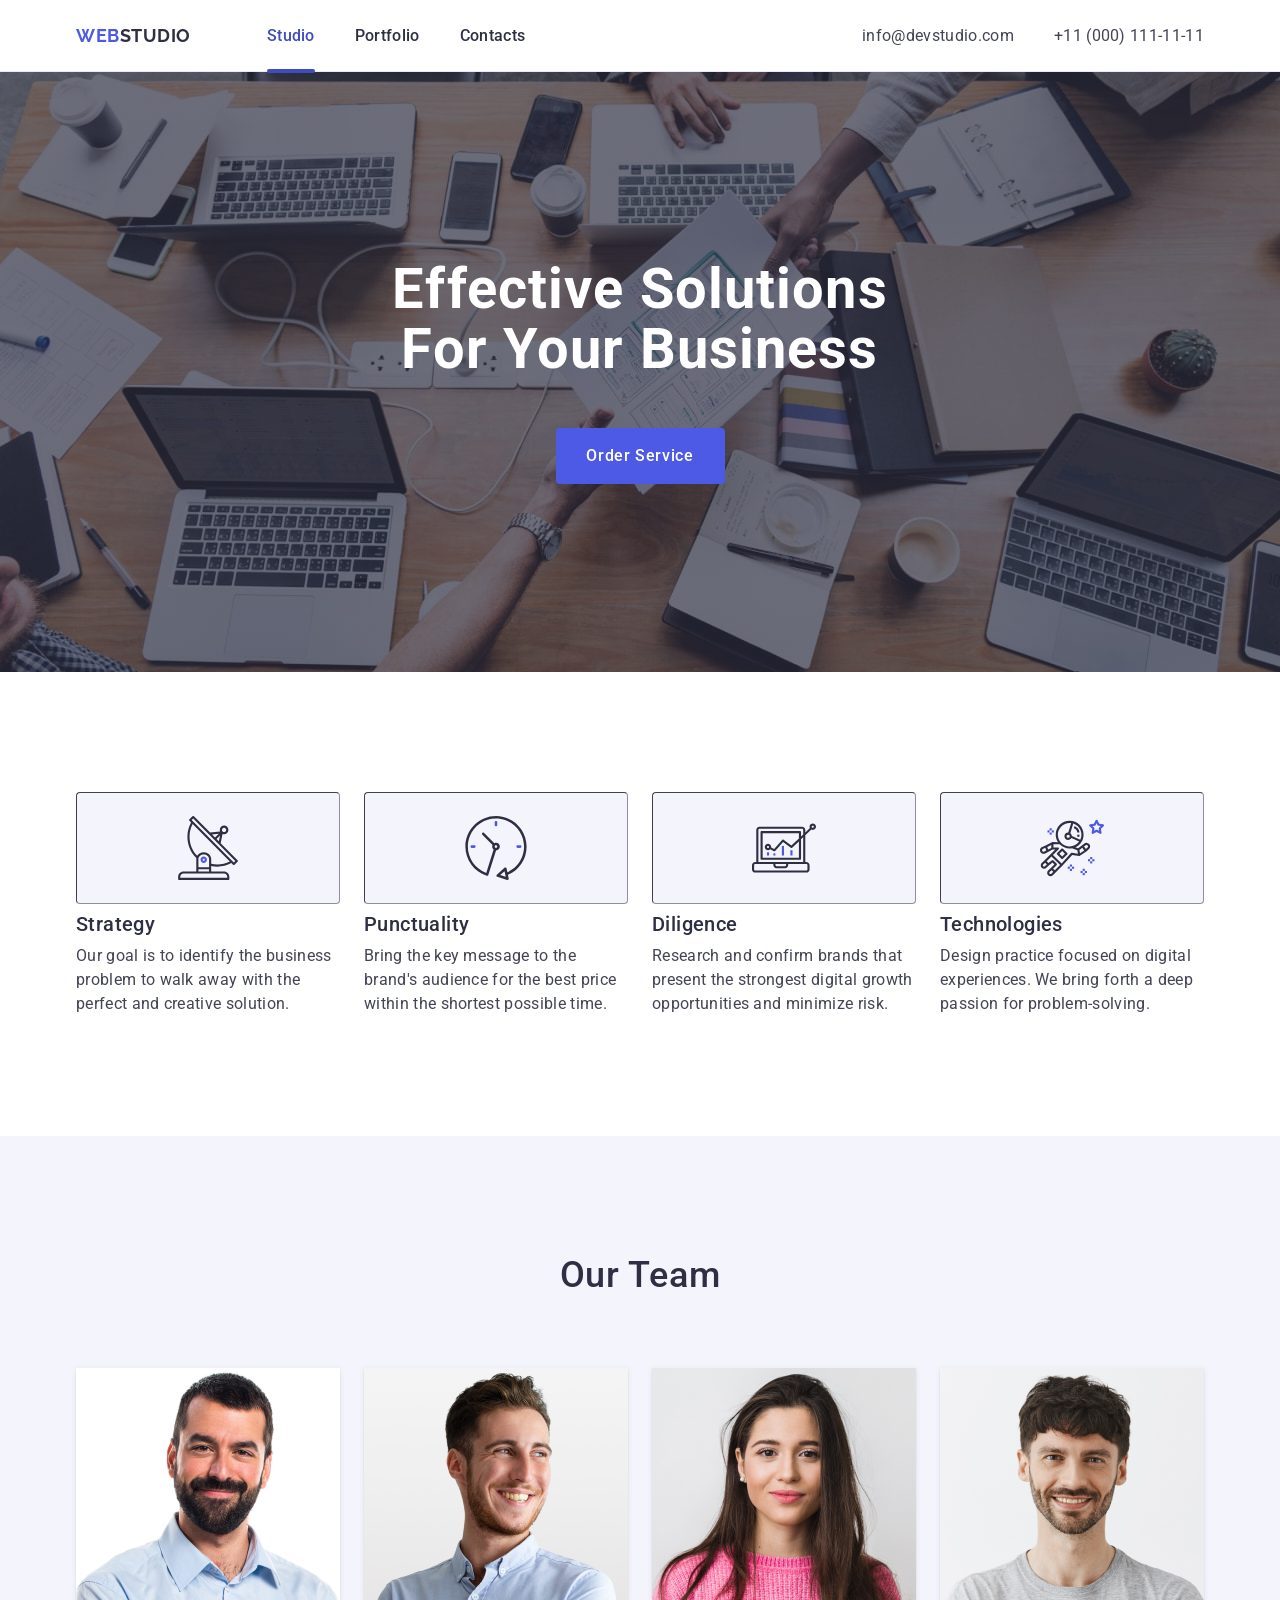
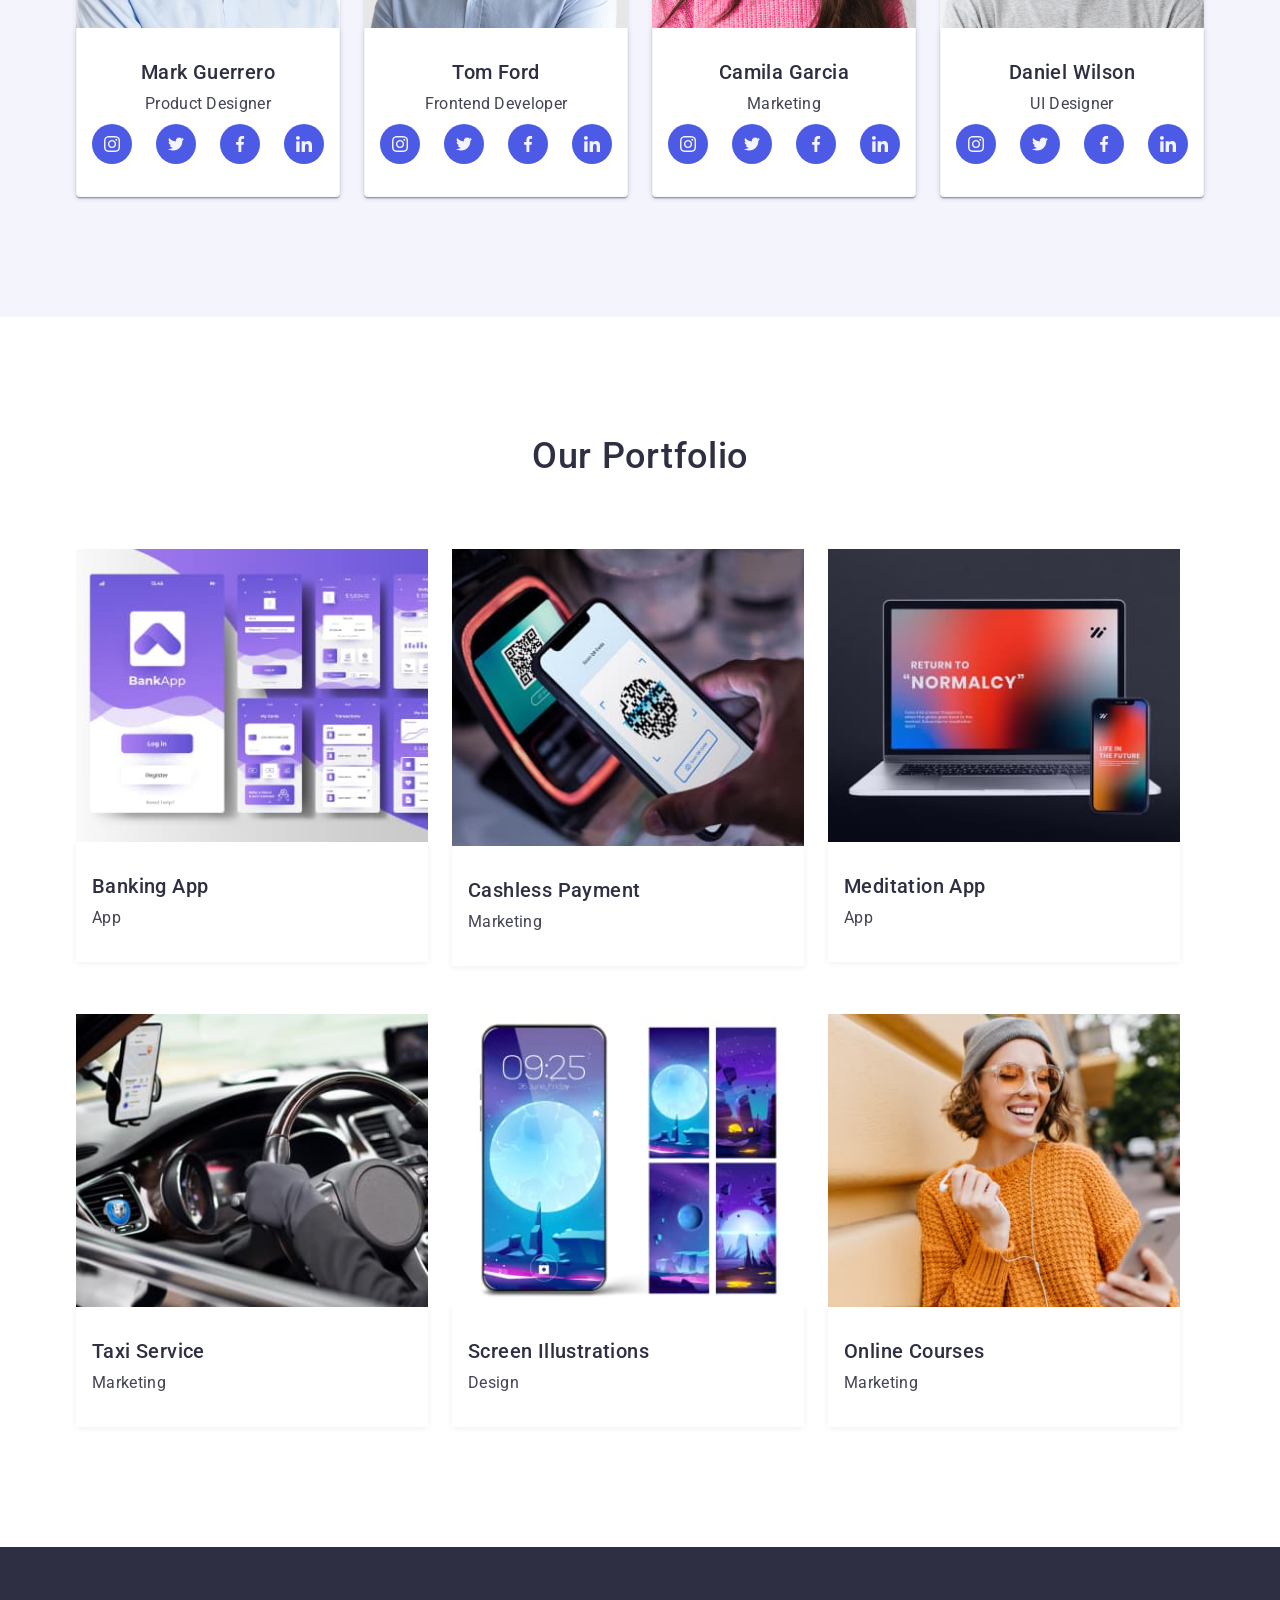
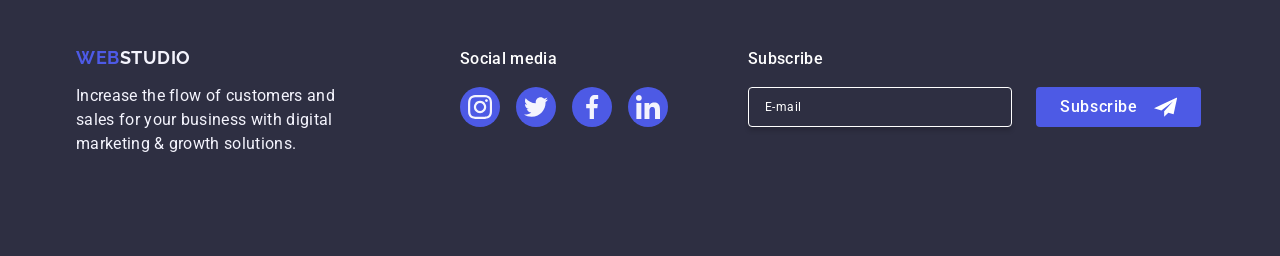
==== commit e1a4cba4: "rew8" ====
--- a/index.html
+++ b/index.html
@@ -139,7 +139,7 @@
                   <use href="./images/icons.svg#icon-antenna-1"></use>
                 </svg>
               </div>
-              <h3 class="third-heading">Strategy</h3>
+              <h3 class="third-heading mob-h3">Strategy</h3>
               <p class="section-auor-text">
                 Our goal is to identify the business problem to walk away with
                 the perfect and creative solution.
@@ -151,7 +151,7 @@
                   <use href="./images/icons.svg#icon-clock-1"></use>
                 </svg>
               </div>
-              <h3 class="third-heading">Punctuality</h3>
+              <h3 class="third-heading mob-h3">Punctuality</h3>
               <p class="section-auor-text">
                 Bring the key message to the brand's audience for the best price
                 within the shortest possible time.
@@ -163,7 +163,7 @@
                   <use href="./images/icons.svg#icon-diagram-1"></use>
                 </svg>
               </div>
-              <h3 class="third-heading">Diligence</h3>
+              <h3 class="third-heading mob-h3">Diligence</h3>
               <p class="section-auor-text">
                 Research and confirm brands that present the strongest digital
                 growth opportunities and minimize risk.
@@ -175,7 +175,7 @@
                   <use href="./images/icons.svg#icon-astronaut-1"></use>
                 </svg>
               </div>
-              <h3 class="third-heading">Technologies</h3>
+              <h3 class="third-heading mob-h3">Technologies</h3>
               <p class="section-auor-text">
                 Design practice focused on digital experiences. We bring forth a
                 deep passion for problem-solving.
@@ -197,7 +197,7 @@
                 width="264"
               />
               <div class="card-wrap">
-                <h3 class="third-heading">Mark Guerrero</h3>
+                <h3 class="third-heading tim">Mark Guerrero</h3>
                 <p class="section-ourteam-text">Product Designer</p>
                 <ul class="icon-list">
                   <li class="icon-list-item">
@@ -240,7 +240,7 @@
                 width="264"
               />
               <div class="card-wrap">
-                <h3 class="third-heading">Tom Ford</h3>
+                <h3 class="third-heading tim">Tom Ford</h3>
                 <p class="section-ourteam-text">Frontend Developer</p>
                 <ul class="icon-list">
                   <li class="icon-list-item">
@@ -283,7 +283,7 @@
               width="264"
             />
               <div class="card-wrap">
-                <h3 class="third-heading">Camila Garcia</h3>
+                <h3 class="third-heading tim">Camila Garcia</h3>
                 <p class="section-ourteam-text">Marketing</p>
                 <ul class="icon-list">
                   <li class="icon-list-item">
@@ -326,7 +326,7 @@
               width="264"
               />
               <div class="card-wrap">
-                <h3 class="third-heading">Daniel Wilson</h3>
+                <h3 class="third-heading tim">Daniel Wilson</h3>
                 <p class="section-ourteam-text">UI Designer</p>
                 <ul class="icon-list">
                   <li class="icon-list-item">
@@ -646,8 +646,7 @@
         <div class="wrap-footer-content">
         <div class="footer-container">
           <a href="./index.html" class="basement-logo-web"
-            >WEB<span class="basement-logo-studio">Studio</span></a
-          >
+            >WEB<span class="basement-logo-studio">Studio</span></a>
           <p class="basement-text">
             Increase the flow of customers and sales for your business with
             digital marketing & growth solutions.
--- a/css/mobile.css
+++ b/css/mobile.css
@@ -151,7 +151,7 @@
 }
 
 .mob-menu-address-list {
-    display: inline-flex;
+    display: flex;
     flex-direction: column;
     align-items: flex-start;
     gap: 24px;
@@ -183,7 +183,7 @@
     margin-top: auto;
 }
 
-/* ===>Перша секція<=== */
+/* ===>header<=== */
 
 
 .hero-section {
@@ -278,17 +278,6 @@
     display: none;
 }
 
-.third-heading {
-    color: #2E2F42;
-    font-size: 36px;
-    font-weight: 700;
-    line-height: 1.11;
-    letter-spacing: 0.02em;
-    margin-bottom: 8px;
-    text-align: center;
-    font-style: normal;
-    text-transform: capitalize;
-}
 
 .section-auor-text {
     color: #434455;
@@ -327,15 +316,25 @@
 }
 
 .third-heading {
-    /* text-align: left; */
     color: #2E2F42;
-    /* text-align: center; */
     font-size: 20px;
     font-style: normal;
     font-weight: 500;
     line-height: 1.2;
     letter-spacing: 0.02em;
 }
+
+.mob-h3 {
+    color: #2E2F42;
+    font-size: 36px;
+    font-weight: 700;
+    line-height: 1.11;
+    letter-spacing: 0.02em;
+    margin-bottom: 8px;
+    text-align: center;
+    font-style: normal;
+    text-transform: capitalize; 
+} 
 
 .card-wrap {
     padding-top: 32px;
@@ -397,23 +396,12 @@
     text-transform: capitalize;
 }
 
-/* .cover-wrap {
-    width: 288px;
-    height: 280px;
-} */
-
 .section-portfolio-ing {
     width: 100%;
 }
 
 .cover-text {
     display: none;
-    /* color: var(--coor-h2);
-    font-size: 20px;
-    font-style: normal;
-    font-weight: 500;
-    line-height: 1.2;
-    letter-spacing: 0.02em; */
 }
 
 .card-wrap {
@@ -534,10 +522,6 @@
     transition: background-color 250ms cubic-bezier(0.4, 0, 0.2, 1);
 }
 
-/* .icon-a-footer:hover,
-.icon-a-footer:focus {
-    background-color: #31D0AA;
-} */
 
 .subscribe-paragraf {
     color: var(--white-color);
@@ -869,6 +853,18 @@
 .container {
     max-width: 768px;
 }
+
+.header {
+    height: 72px;
+}
+
+.header-container {
+    height: 72px;
+}
+
+.navigation {
+    height: 72px;
+}
     
 .header-nav-list {
     display: flex;
@@ -898,7 +894,7 @@
 .active::after {
     position: absolute;
     left: 0;
-    bottom: 6px;
+    bottom: -4px;
     content: '';
     width: 100%;
     height: 4px;
@@ -920,8 +916,16 @@
     align-items: center;
 }
 
+.address-list {
+    display: flex;
+    flex-direction: column;
+    gap: 12px;
+}
 
 .address-link {
+    width: 119px;
+    height: 14px;
+    padding-bottom: 12px;
     color: var(--text-color);
     font-size: 12px;
     font-style: normal;
@@ -1007,14 +1011,9 @@
 
 /* ===>третя секція<=== */
 
-
-.section-ourteam {
-    padding: 96px 108px;
-}
-
 .ourt {
-    padding-left: 0px;
-    padding-right: 0px;
+    width: 584px;
+    padding: 0 16px;
 }
 
 .ourteam {
@@ -1024,7 +1023,8 @@
     column-gap: 24px;
 }
 
-.third-heading {
+.tim {
+    color: var(--coor-h2);
     text-align: center;
     font-size: 20px;
     font-weight: 500;
@@ -1048,16 +1048,19 @@
 
 /*===> Footer<=== */
 
-.footer {
-    /* padding-right: ; */
-    padding-left: 108px ;
+.footer-global {
+    width: 584px;
 }
 
 .footer-container {
     margin-bottom: 0;
+    align-items: start;
 }
 
 .footer-icons {
+    display: flex;
+    flex-direction: column;
+    align-items: start;
     margin-bottom: 0;
 }
 
@@ -1340,7 +1343,6 @@
 }
 
 .container {
-    max-width: 1158px;
     margin: 0 auto;
     padding-left: 15px;
     padding-right: 15px;    
@@ -1419,8 +1421,9 @@
 
 .address-list {
     display: flex;
+    flex-direction: row;
     gap: 40px;
-    transition: olor 250ms cubic-bezier(0.4, 0, 0.2, 1);
+    transition: color 250ms cubic-bezier(0.4, 0, 0.2, 1);
 }
 
 .address-link {
@@ -1526,7 +1529,13 @@
 .time {
     background-color:  #FFF;
     box-shadow: 0px 2px 1px 0px rgba(46, 47, 66, 0.08), 0px 1px 1px 0px rgba(46, 47, 66, 0.16), 0px 1px 6px 0px rgba(46, 47, 66, 0.08);
+    border-radius: 0px 0px 4px 4px;
+    width: calc((100% - 3 * 24px) / 4);
 } 
+
+.ourt {
+    min-width: 1158px;
+}
 
 .icon-a:hover,
 .icon-a:focus {
@@ -1544,11 +1553,6 @@
     border: 1px inset #8E8F99;
 }
 
-.time {
-    background-color: #FFFFFF;
-    border-radius: 0px 0px 4px 4px;
-}
-
 .third-heading {
     color: #2E2F42;
     font-size: 20px;
@@ -1561,6 +1565,8 @@
 .section-auor-text {
     color: #434455;
     font-size: 16px;
+    font-style: normal;
+    font-weight: 400;
     line-height: 1.50;
     letter-spacing: 0.02em;
 }
@@ -1692,13 +1698,13 @@
 }
 
 .footer {
-    padding: 100px 156px;
+    padding: 100px 0;
 }
 
 .footer-global {
+    width: 1158px;
     display: flex;
     gap: 80px;
-    padding: 0;
 }
 
 .wrap-footer-content {
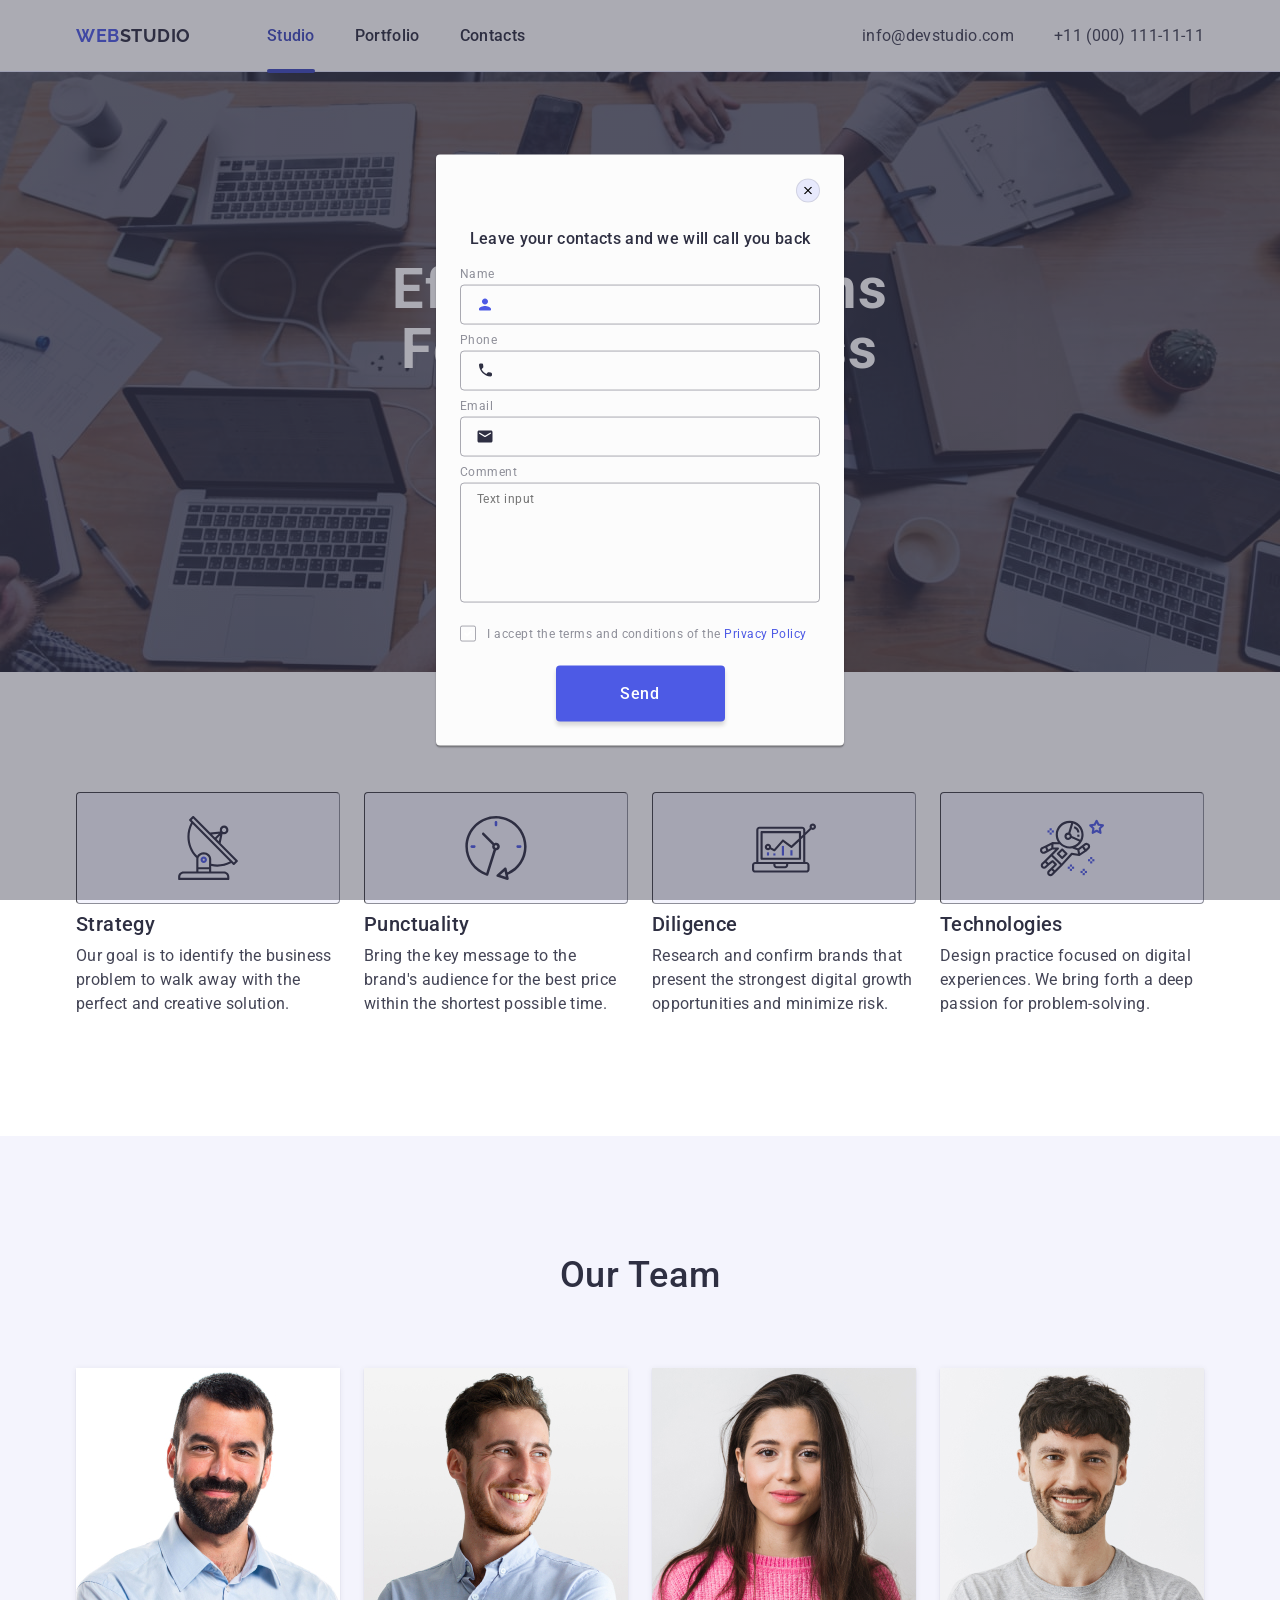
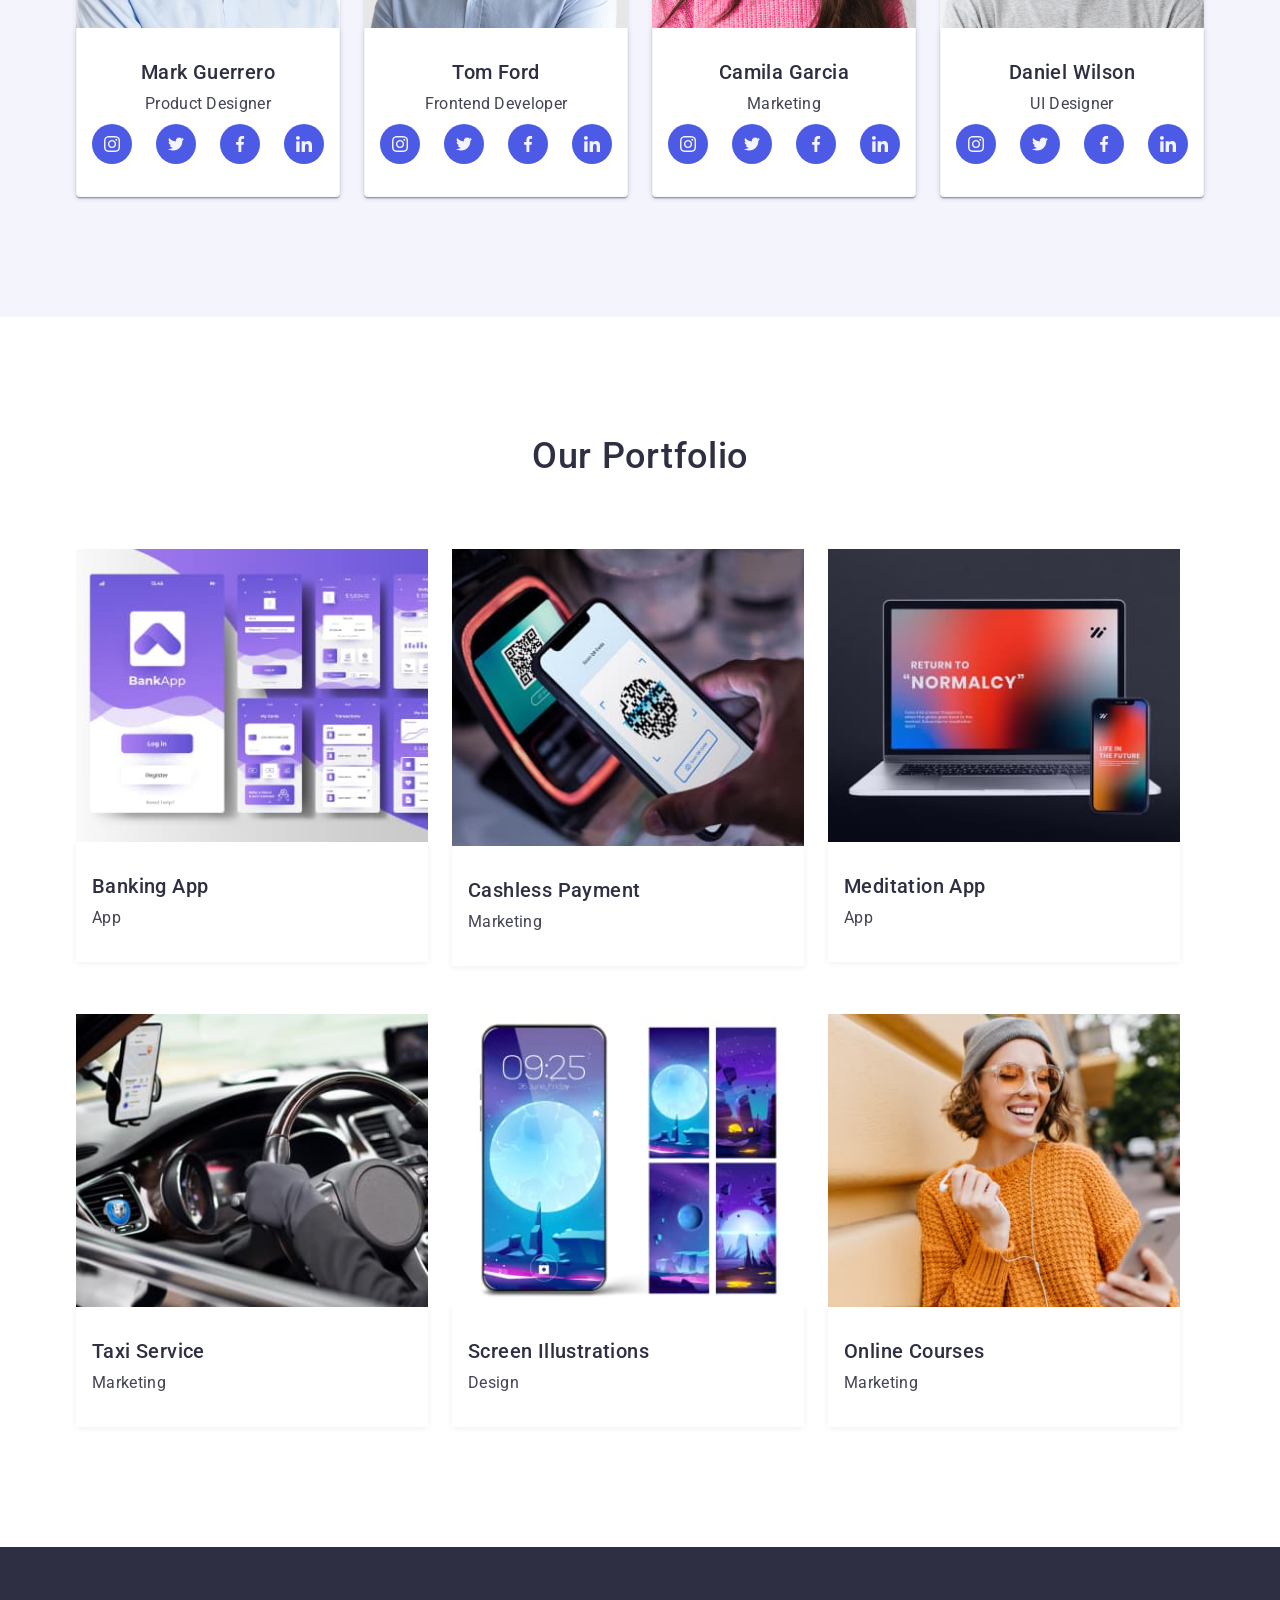
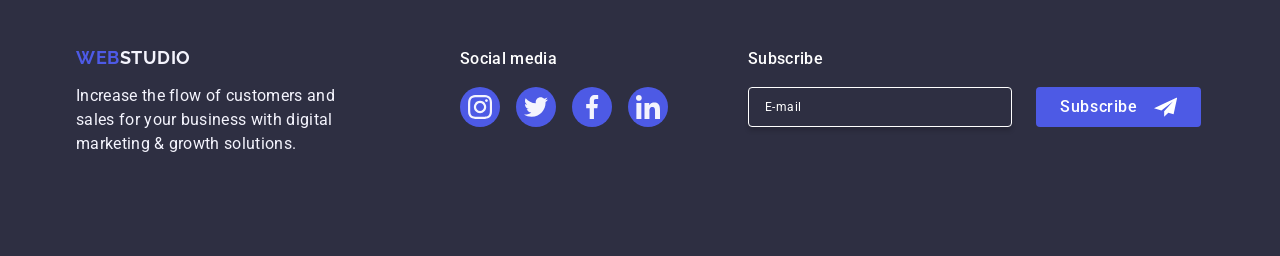
==== commit 2d836fee: "rew2222222" ====
--- a/index.html
+++ b/index.html
@@ -709,7 +709,7 @@
       </div>
     </footer>
 
-    <div class="backdrop">
+    <div class="backdrop is-open">
       <div class="modal">
         <button type="button" class="modal-close-btn">
           <svg class="modal-close-icon" width="8" height="8">
